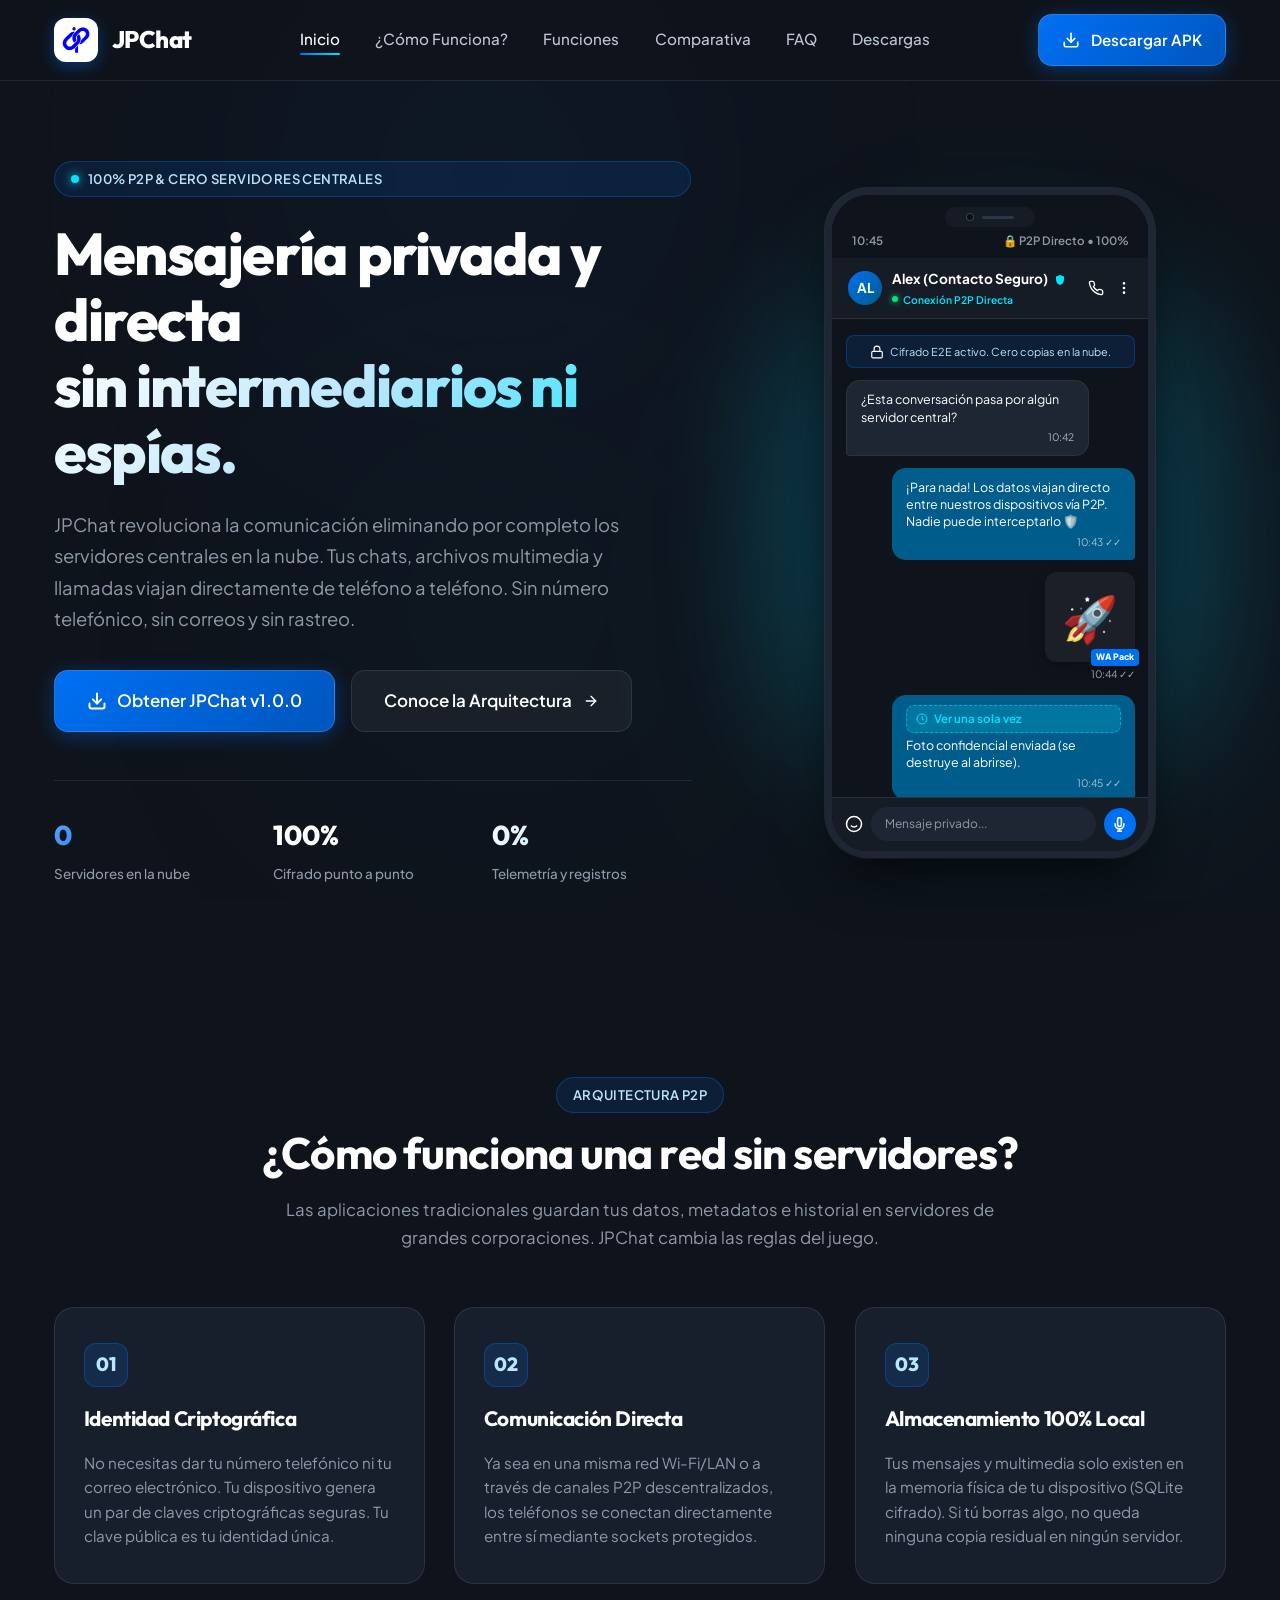
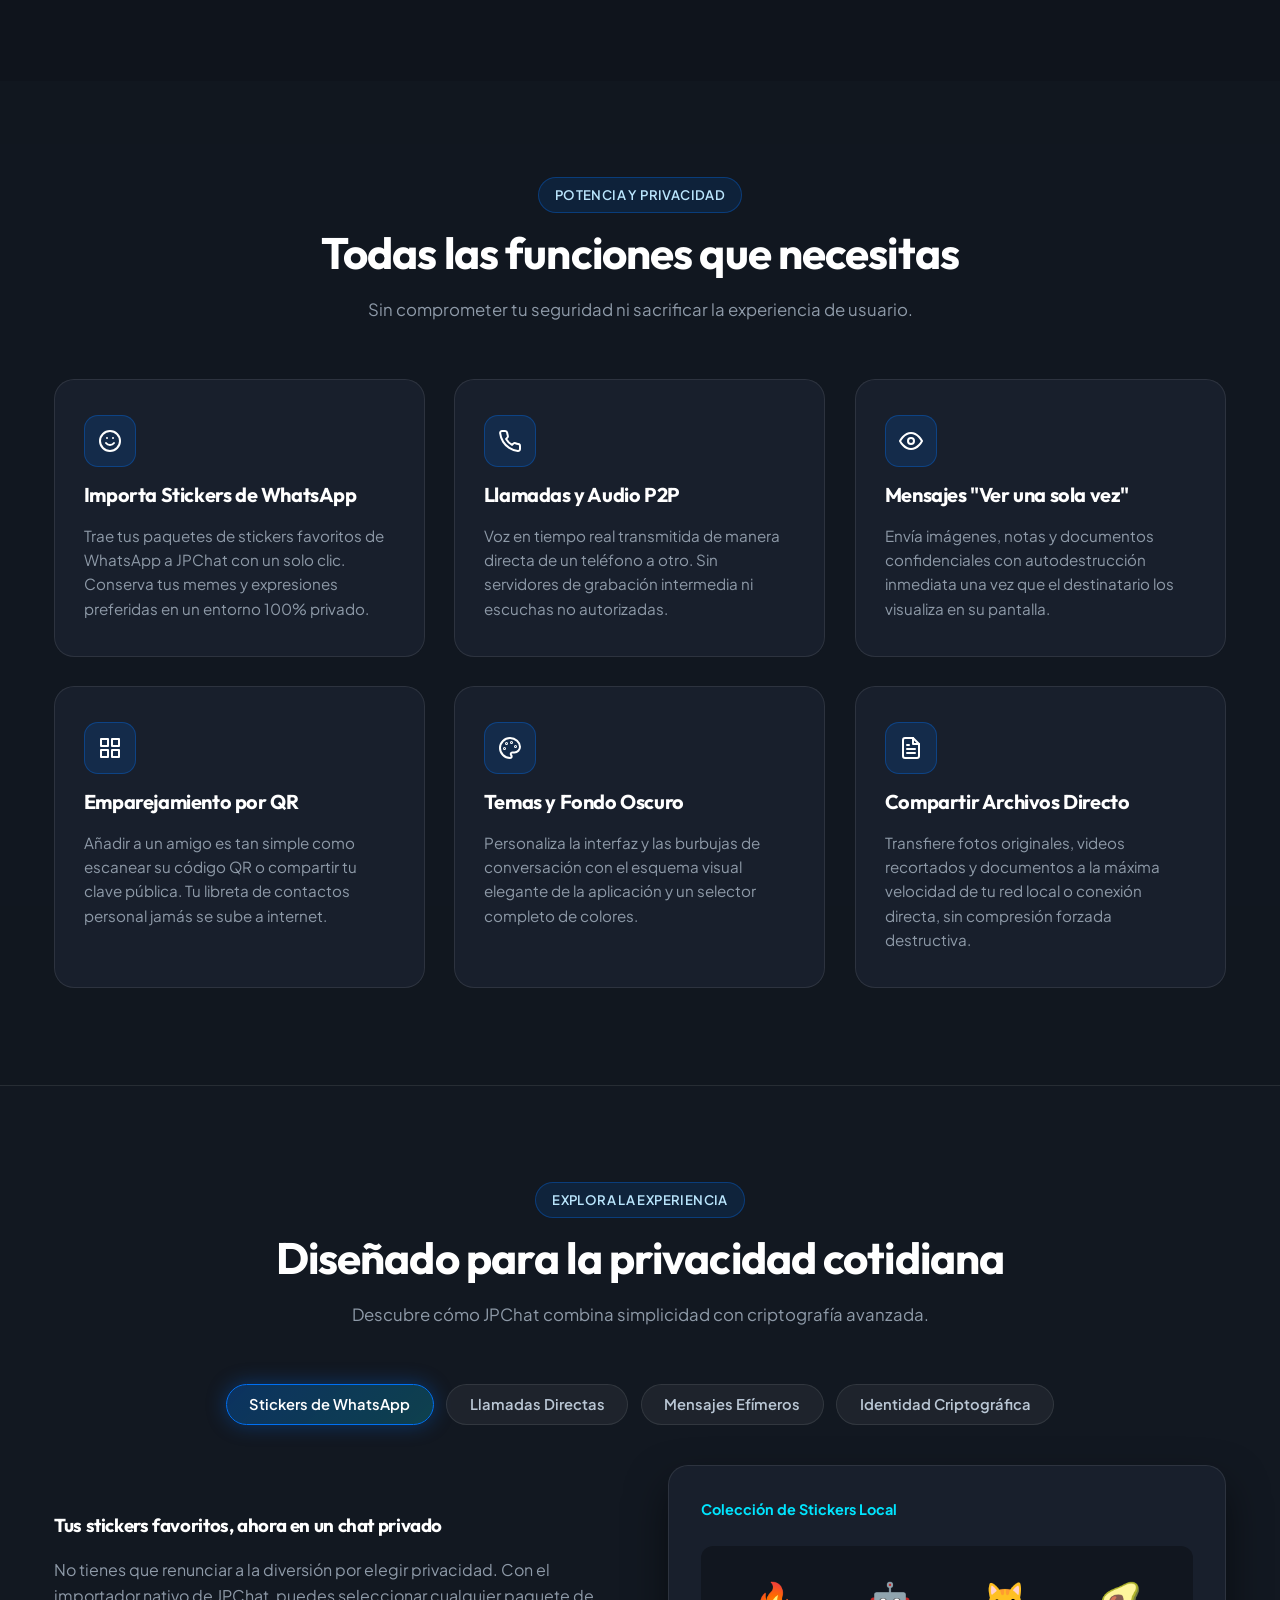
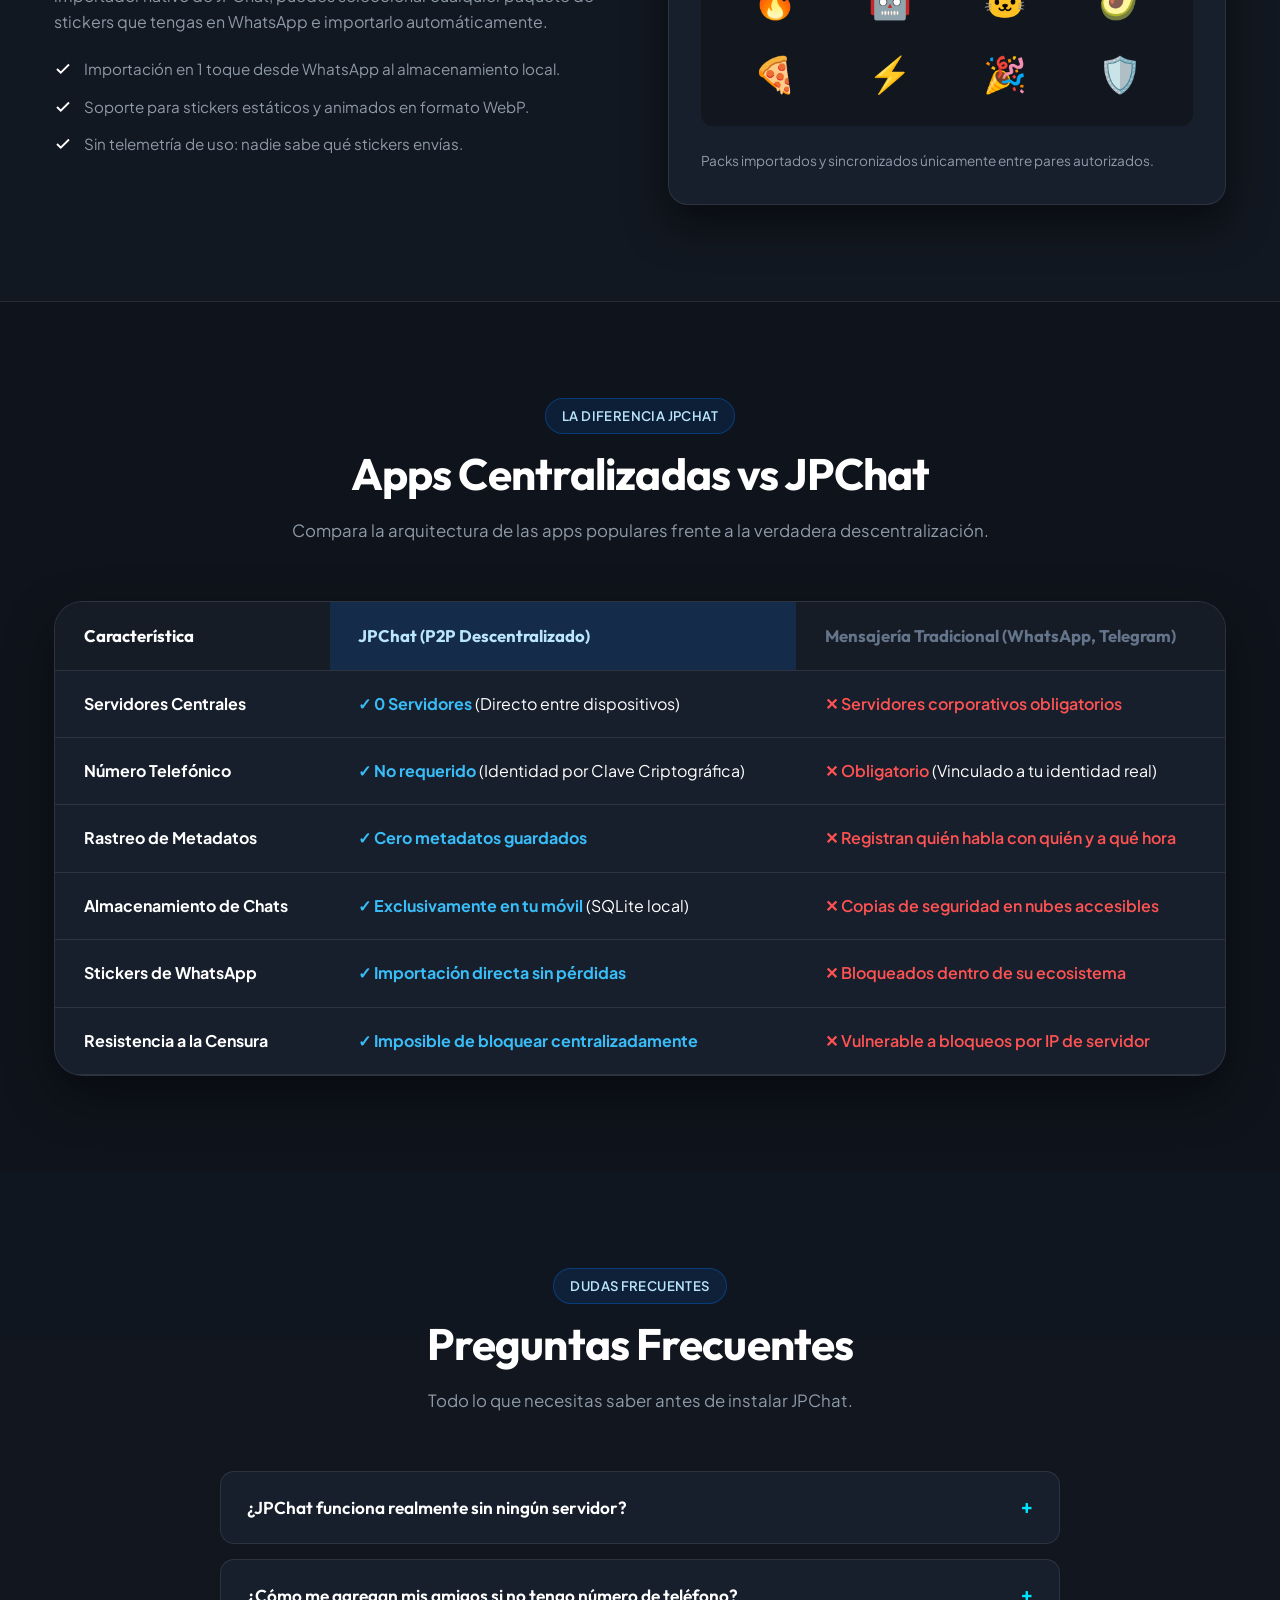
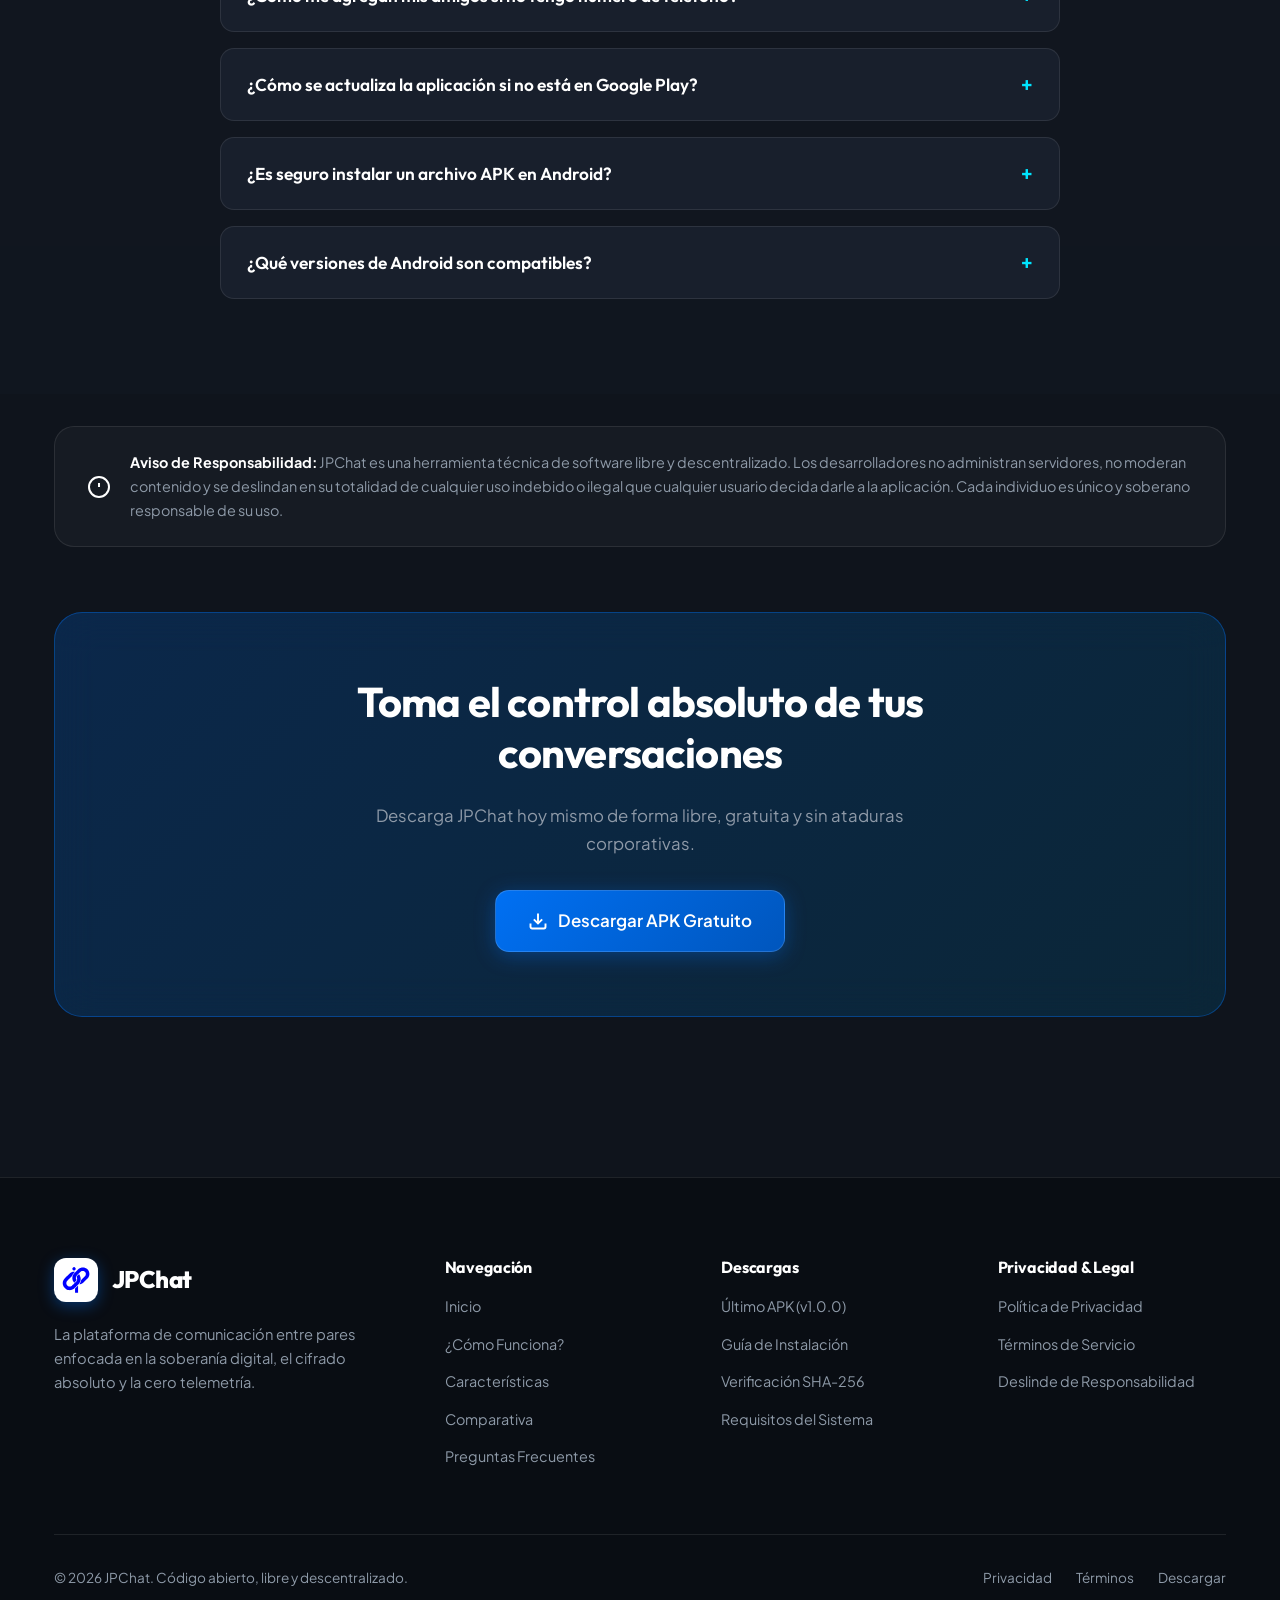
==== index.html @ ab663181 "Add files via upload" ====
<!DOCTYPE html>
<html lang="es">
<head>
  <meta charset="UTF-8">
  <meta name="viewport" content="width=device-width, initial-scale=1.0">
  <title>JPChat | Mensajería P2P 100% Descentralizada y Privada</title>
  <meta name="description" content="JPChat es la aplicación de mensajería peer-to-peer (P2P) sin servidores centrales. Cifrado de extremo a extremo, llamadas directas, stickers de WhatsApp y máxima privacidad sin número de teléfono.">
  <meta name="theme-color" content="#0F141C">
  <link rel="stylesheet" href="styles.css">
  <link rel="icon" type="image/svg+xml" href="logo.svg">
</head>
<body>

  <!-- Ambient Glowing Background Lights -->
  <div class="ambient-glow">
    <div class="glow-orb glow-orb-1"></div>
    <div class="glow-orb glow-orb-2"></div>
    <div class="glow-orb glow-orb-3"></div>
  </div>

  <!-- Main Navigation Header -->
  <header class="header">
    <div class="container nav-container">
      <a href="index.html" class="brand-logo" aria-label="JPChat Inicio">
        <div class="logo-badge">
          <img src="logo.svg" alt="JPChat Logo">
        </div>
        <span class="brand-name">JPChat</span>
      </a>

      <nav>
        <ul class="nav-menu">
          <li><a href="#inicio" class="nav-link active">Inicio</a></li>
          <li><a href="#como-funciona" class="nav-link">¿Cómo Funciona?</a></li>
          <li><a href="#caracteristicas" class="nav-link">Funciones</a></li>
          <li><a href="#comparativa" class="nav-link">Comparativa</a></li>
          <li><a href="#faq" class="nav-link">FAQ</a></li>
          <li><a href="descargas.html" class="nav-link">Descargas</a></li>
        </ul>
      </nav>

      <div class="nav-actions">
        <a href="descargas.html" class="btn btn-primary" id="headerDownloadBtn">
          <svg width="18" height="18" viewBox="0 0 24 24" fill="none" stroke="#FFFFFF" stroke-width="2.2" stroke-linecap="round" stroke-linejoin="round">
            <path d="M21 15v4a2 2 0 0 1-2 2H5a2 2 0 0 1-2-2v-4"></path>
            <polyline points="7 10 12 15 17 10"></polyline>
            <line x1="12" y1="15" x2="12" y2="3"></line>
          </svg>
          <span>Descargar APK</span>
        </a>
        <button class="mobile-toggle" aria-label="Abrir Menú" aria-expanded="false">&#9776;</button>
      </div>
    </div>
  </header>

  <!-- Hero Section -->
  <section class="hero-section" id="inicio">
    <div class="container hero-grid">
      
      <!-- Text & Value Proposition -->
      <div class="hero-content">
        <div class="badge-tag reveal delay-1">
          <span class="pulse-dot"></span>
          <span>100% P2P & Cero Servidores Centrales</span>
        </div>

        <h1 class="hero-title reveal delay-2">
          Mensajería privada y directa <br>
          <span class="text-gradient">sin intermediarios ni espías.</span>
        </h1>

        <p class="hero-description reveal delay-3">
          JPChat revoluciona la comunicación eliminando por completo los servidores centrales en la nube. Tus chats, archivos multimedia y llamadas viajan directamente de teléfono a teléfono. Sin número telefónico, sin correos y sin rastreo.
        </p>

        <div class="hero-actions reveal delay-4">
          <a href="descargas.html" class="btn btn-primary btn-lg">
            <svg width="20" height="20" viewBox="0 0 24 24" fill="none" stroke="#FFFFFF" stroke-width="2.3" stroke-linecap="round" stroke-linejoin="round">
              <path d="M21 15v4a2 2 0 0 1-2 2H5a2 2 0 0 1-2-2v-4"></path>
              <polyline points="7 10 12 15 17 10"></polyline>
              <line x1="12" y1="15" x2="12" y2="3"></line>
            </svg>
            <span>Obtener JPChat v1.0.0</span>
          </a>
          <a href="#como-funciona" class="btn btn-secondary btn-lg">
            <span>Conoce la Arquitectura</span>
            <svg width="16" height="16" viewBox="0 0 24 24" fill="none" stroke="#FFFFFF" stroke-width="2" stroke-linecap="round" stroke-linejoin="round">
              <line x1="5" y1="12" x2="19" y2="12"></line>
              <polyline points="12 5 19 12 12 19"></polyline>
            </svg>
          </a>
        </div>

        <div class="hero-highlights reveal delay-5">
          <div class="highlight-item">
            <span class="highlight-value text-gradient-blue">0</span>
            <span class="highlight-label">Servidores en la nube</span>
          </div>
          <div class="highlight-item">
            <span class="highlight-value">100%</span>
            <span class="highlight-label">Cifrado punto a punto</span>
          </div>
          <div class="highlight-item">
            <span class="highlight-value text-gradient">0%</span>
            <span class="highlight-label">Telemetría y registros</span>
          </div>
        </div>
      </div>

      <!-- CSS Smartphone UI Showcase Mockup -->
      <div class="phone-mockup-wrapper reveal-scale delay-2">
        <div class="phone-glow-bg"></div>
        <div class="phone-frame">
          <div class="phone-notch">
            <div class="phone-camera"></div>
            <div class="phone-speaker"></div>
          </div>

          <div class="phone-screen">
            <!-- Android Status Bar -->
            <div class="phone-status-bar">
              <span>10:45</span>
              <span>🔒 P2P Directo • 100%</span>
            </div>

            <!-- In-App Top Bar -->
            <div class="phone-app-bar">
              <div class="phone-peer-avatar">AL</div>
              <div class="phone-peer-info">
                <div class="phone-peer-name">
                  <span>Alex (Contacto Seguro)</span>
                  <svg width="12" height="12" viewBox="0 0 24 24" fill="#00E5FF">
                    <path d="M12 2L4 5v6.09c0 5.05 3.41 9.76 8 10.91 4.59-1.15 8-5.86 8-10.91V5l-8-3z"></path>
                  </svg>
                </div>
                <div class="phone-p2p-badge">Conexión P2P Directa</div>
              </div>
              <div class="phone-app-actions">
                <svg width="16" height="16" viewBox="0 0 24 24" fill="none" stroke="#FFFFFF" stroke-width="2"><path d="M22 16.92v3a2 2 0 0 1-2.18 2 19.79 19.79 0 0 1-8.63-3.07 19.5 19.5 0 0 1-6-6 19.79 19.79 0 0 1-3.07-8.67A2 2 0 0 1 4.11 2h3a2 2 0 0 1 2 1.72 12.84 12.84 0 0 0 .7 2.81 2 2 0 0 1-.45 2.11L8.09 9.91a16 16 0 0 0 6 6l1.27-1.27a2 2 0 0 1 2.11-.45 12.84 12.84 0 0 0 2.81.7A2 2 0 0 1 22 16.92z"></path></svg>
                <svg width="16" height="16" viewBox="0 0 24 24" fill="none" stroke="#FFFFFF" stroke-width="2"><circle cx="12" cy="12" r="1"></circle><circle cx="12" cy="5" r="1"></circle><circle cx="12" cy="19" r="1"></circle></svg>
              </div>
            </div>

            <!-- Messages Stream -->
            <div class="phone-chat-body">
              <div class="chat-security-banner">
                <svg width="14" height="14" viewBox="0 0 24 24" fill="none" stroke="#FFFFFF" stroke-width="2"><rect x="3" y="11" width="18" height="11" rx="2" ry="2"></rect><path d="M7 11V7a5 5 0 0 1 10 0v4"></path></svg>
                <span>Cifrado E2E activo. Cero copias en la nube.</span>
              </div>

              <!-- Incoming Message (#1E2633) -->
              <div class="chat-bubble incoming">
                <span>¿Esta conversación pasa por algún servidor central?</span>
                <span class="chat-time">10:42</span>
              </div>

              <!-- Outgoing Message (#005C8A) -->
              <div class="chat-bubble outgoing">
                <span>¡Para nada! Los datos viajan directo entre nuestros dispositivos vía P2P. Nadie puede interceptarlo 🛡️</span>
                <span class="chat-time">10:43 ✓✓</span>
              </div>

              <!-- WhatsApp Sticker Message -->
              <div class="chat-sticker-bubble">
                <div class="sticker-wrapper">
                  <span>🚀</span>
                  <span class="sticker-tag">WA Pack</span>
                </div>
                <span class="chat-time" style="margin-top: 4px;">10:44 ✓✓</span>
              </div>

              <!-- Ephemeral Message -->
              <div class="chat-bubble outgoing">
                <div class="ephemeral-badge">
                  <svg width="12" height="12" viewBox="0 0 24 24" fill="none" stroke="#00E5FF" stroke-width="2"><circle cx="12" cy="12" r="10"></circle><polyline points="12 6 12 12 16 14"></polyline></svg>
                  <span>Ver una sola vez</span>
                </div>
                <span>Foto confidencial enviada (se destruye al abrirse).</span>
                <span class="chat-time">10:45 ✓✓</span>
              </div>
            </div>

            <!-- Chat Bottom Input Bar -->
            <div class="phone-chat-input-bar">
              <svg width="18" height="18" viewBox="0 0 24 24" fill="none" stroke="#FFFFFF" stroke-width="2"><circle cx="12" cy="12" r="10"></circle><path d="M8 14s1.5 2 4 2 4-2 4-2"></path><line x1="9" y1="9" x2="9.01" y2="9"></line><line x1="15" y1="9" x2="15.01" y2="9"></line></svg>
              <div class="chat-input-fake">Mensaje privado...</div>
              <div class="chat-mic-btn">
                <svg width="15" height="15" viewBox="0 0 24 24" fill="none" stroke="#FFFFFF" stroke-width="2.5"><path d="M12 1a3 3 0 0 0-3 3v8a3 3 0 0 0 6 0V4a3 3 0 0 0-3-3z"></path><path d="M19 10v2a7 7 0 0 1-14 0v-2"></path><line x1="12" y1="19" x2="12" y2="23"></line><line x1="8" y1="23" x2="16" y2="23"></line></svg>
              </div>
            </div>

          </div>
        </div>
      </div>

    </div>
  </section>

  <!-- How P2P Works Section -->
  <section class="section" id="como-funciona">
    <div class="container">
      <div class="section-header reveal">
        <span class="badge-tag section-tag">Arquitectura P2P</span>
        <h2 class="section-title">¿Cómo funciona una red sin servidores?</h2>
        <p class="section-subtitle">Las aplicaciones tradicionales guardan tus datos, metadatos e historial en servidores de grandes corporaciones. JPChat cambia las reglas del juego.</p>
      </div>

      <div class="p2p-flow-grid">
        <div class="p2p-step-card reveal delay-1">
          <div class="card-step-num">01</div>
          <h3 class="p2p-step-title">Identidad Criptográfica</h3>
          <p class="p2p-step-desc">
            No necesitas dar tu número telefónico ni tu correo electrónico. Tu dispositivo genera un par de claves criptográficas seguras. Tu clave pública es tu identidad única.
          </p>
        </div>

        <div class="p2p-step-card reveal delay-2">
          <div class="card-step-num">02</div>
          <h3 class="p2p-step-title">Comunicación Directa</h3>
          <p class="p2p-step-desc">
            Ya sea en una misma red Wi-Fi/LAN o a través de canales P2P descentralizados, los teléfonos se conectan directamente entre sí mediante sockets protegidos.
          </p>
        </div>

        <div class="p2p-step-card reveal delay-3">
          <div class="card-step-num">03</div>
          <h3 class="p2p-step-title">Almacenamiento 100% Local</h3>
          <p class="p2p-step-desc">
            Tus mensajes y multimedia solo existen en la memoria física de tu dispositivo (SQLite cifrado). Si tú borras algo, no queda ninguna copia residual en ningún servidor.
          </p>
        </div>
      </div>
    </div>
  </section>

  <!-- Features Showcase Grid -->
  <section class="section" id="caracteristicas" style="background: rgba(22, 28, 38, 0.4);">
    <div class="container">
      <div class="section-header reveal">
        <span class="badge-tag section-tag">Potencia y Privacidad</span>
        <h2 class="section-title">Todas las funciones que necesitas</h2>
        <p class="section-subtitle">Sin comprometer tu seguridad ni sacrificar la experiencia de usuario.</p>
      </div>

      <div class="features-grid">
        
        <!-- Feature 1: Stickers de WhatsApp -->
        <div class="feature-box reveal delay-1">
          <div class="feature-icon-wrapper">
            <svg width="24" height="24" viewBox="0 0 24 24" fill="none" stroke="#FFFFFF" stroke-width="2" stroke-linecap="round" stroke-linejoin="round">
              <circle cx="12" cy="12" r="10"></circle>
              <path d="M8 14s1.5 2 4 2 4-2 4-2"></path>
              <line x1="9" y1="9" x2="9.01" y2="9"></line>
              <line x1="15" y1="9" x2="15.01" y2="9"></line>
            </svg>
          </div>
          <h3 class="feature-title">Importa Stickers de WhatsApp</h3>
          <p class="feature-desc">
            Trae tus paquetes de stickers favoritos de WhatsApp a JPChat con un solo clic. Conserva tus memes y expresiones preferidas en un entorno 100% privado.
          </p>
        </div>

        <!-- Feature 2: Llamadas P2P -->
        <div class="feature-box reveal delay-2">
          <div class="feature-icon-wrapper">
            <svg width="24" height="24" viewBox="0 0 24 24" fill="none" stroke="#FFFFFF" stroke-width="2" stroke-linecap="round" stroke-linejoin="round">
              <path d="M22 16.92v3a2 2 0 0 1-2.18 2 19.79 19.79 0 0 1-8.63-3.07 19.5 19.5 0 0 1-6-6 19.79 19.79 0 0 1-3.07-8.67A2 2 0 0 1 4.11 2h3a2 2 0 0 1 2 1.72 12.84 12.84 0 0 0 .7 2.81 2 2 0 0 1-.45 2.11L8.09 9.91a16 16 0 0 0 6 6l1.27-1.27a2 2 0 0 1 2.11-.45 12.84 12.84 0 0 0 2.81.7A2 2 0 0 1 22 16.92z"></path>
            </svg>
          </div>
          <h3 class="feature-title">Llamadas y Audio P2P</h3>
          <p class="feature-desc">
            Voz en tiempo real transmitida de manera directa de un teléfono a otro. Sin servidores de grabación intermedia ni escuchas no autorizadas.
          </p>
        </div>

        <!-- Feature 3: Mensajes Efímeros -->
        <div class="feature-box reveal delay-3">
          <div class="feature-icon-wrapper">
            <svg width="24" height="24" viewBox="0 0 24 24" fill="none" stroke="#FFFFFF" stroke-width="2" stroke-linecap="round" stroke-linejoin="round">
              <path d="M1 12s4-8 11-8 11 8 11 8-4 8-11 8-11-8-11-8z"></path>
              <circle cx="12" cy="12" r="3"></circle>
            </svg>
          </div>
          <h3 class="feature-title">Mensajes "Ver una sola vez"</h3>
          <p class="feature-desc">
            Envía imágenes, notas y documentos confidenciales con autodestrucción inmediata una vez que el destinatario los visualiza en su pantalla.
          </p>
        </div>

        <!-- Feature 4: Identidad por Código QR -->
        <div class="feature-box reveal delay-1">
          <div class="feature-icon-wrapper">
            <svg width="24" height="24" viewBox="0 0 24 24" fill="none" stroke="#FFFFFF" stroke-width="2" stroke-linecap="round" stroke-linejoin="round">
              <rect x="3" y="3" width="7" height="7"></rect>
              <rect x="14" y="3" width="7" height="7"></rect>
              <rect x="14" y="14" width="7" height="7"></rect>
              <rect x="3" y="14" width="7" height="7"></rect>
            </svg>
          </div>
          <h3 class="feature-title">Emparejamiento por QR</h3>
          <p class="feature-desc">
            Añadir a un amigo es tan simple como escanear su código QR o compartir tu clave pública. Tu libreta de contactos personal jamás se sube a internet.
          </p>
        </div>

        <!-- Feature 5: Personalización de Temas -->
        <div class="feature-box reveal delay-2">
          <div class="feature-icon-wrapper">
            <svg width="24" height="24" viewBox="0 0 24 24" fill="none" stroke="#FFFFFF" stroke-width="2" stroke-linecap="round" stroke-linejoin="round">
              <circle cx="13.5" cy="6.5" r=".5"></circle>
              <circle cx="17.5" cy="10.5" r=".5"></circle>
              <circle cx="8.5" cy="7.5" r=".5"></circle>
              <circle cx="6.5" cy="12.5" r=".5"></circle>
              <path d="M12 2C6.5 2 2 6.5 2 12s4.5 10 10 10c.926 0 1.648-.746 1.648-1.688 0-.437-.18-.835-.437-1.125-.29-.289-.438-.652-.438-1.125a1.64 1.64 0 0 1 1.668-1.668h1.996c3.051 0 5.563-2.512 5.563-5.563C22 6.5 17.5 2 12 2z"></path>
            </svg>
          </div>
          <h3 class="feature-title">Temas y Fondo Oscuro</h3>
          <p class="feature-desc">
            Personaliza la interfaz y las burbujas de conversación con el esquema visual elegante de la aplicación y un selector completo de colores.
          </p>
        </div>

        <!-- Feature 6: Compartir sin censura -->
        <div class="feature-box reveal delay-3">
          <div class="feature-icon-wrapper">
            <svg width="24" height="24" viewBox="0 0 24 24" fill="none" stroke="#FFFFFF" stroke-width="2" stroke-linecap="round" stroke-linejoin="round">
              <path d="M14 2H6a2 2 0 0 0-2 2v16a2 2 0 0 0 2 2h12a2 2 0 0 0 2-2V8z"></path>
              <polyline points="14 2 14 8 20 8"></polyline>
              <line x1="16" y1="13" x2="8" y2="13"></line>
              <line x1="16" y1="17" x2="8" y2="17"></line>
              <polyline points="10 9 9 9 8 9"></polyline>
            </svg>
          </div>
          <h3 class="feature-title">Compartir Archivos Directo</h3>
          <p class="feature-desc">
            Transfiere fotos originales, videos recortados y documentos a la máxima velocidad de tu red local o conexión directa, sin compresión forzada destructiva.
          </p>
        </div>

      </div>
    </div>
  </section>

  <!-- Interactive Tabs Showcase -->
  <section class="section tabs-section">
    <div class="container">
      <div class="section-header reveal">
        <span class="badge-tag section-tag">Explora la Experiencia</span>
        <h2 class="section-title">Diseñado para la privacidad cotidiana</h2>
        <p class="section-subtitle">Descubre cómo JPChat combina simplicidad con criptografía avanzada.</p>
      </div>

      <div class="tabs-nav reveal delay-1">
        <button class="tab-btn active" data-tab="tab-stickers">Stickers de WhatsApp</button>
        <button class="tab-btn" data-tab="tab-llamadas">Llamadas Directas</button>
        <button class="tab-btn" data-tab="tab-efimero">Mensajes Efímeros</button>
        <button class="tab-btn" data-tab="tab-identidad">Identidad Criptográfica</button>
      </div>

      <!-- Tab 1: Stickers -->
      <div class="tab-pane active" id="tab-stickers">
        <div class="tab-info">
          <h3>Tus stickers favoritos, ahora en un chat privado</h3>
          <p>
            No tienes que renunciar a la diversión por elegir privacidad. Con el importador nativo de JPChat, puedes seleccionar cualquier paquete de stickers que tengas en WhatsApp e importarlo automáticamente.
          </p>
          <ul class="tab-bullets">
            <li>
              <svg width="18" height="18" viewBox="0 0 24 24" fill="none" stroke="#FFFFFF" stroke-width="2.5"><polyline points="20 6 9 17 4 12"></polyline></svg>
              <span>Importación en 1 toque desde WhatsApp al almacenamiento local.</span>
            </li>
            <li>
              <svg width="18" height="18" viewBox="0 0 24 24" fill="none" stroke="#FFFFFF" stroke-width="2.5"><polyline points="20 6 9 17 4 12"></polyline></svg>
              <span>Soporte para stickers estáticos y animados en formato WebP.</span>
            </li>
            <li>
              <svg width="18" height="18" viewBox="0 0 24 24" fill="none" stroke="#FFFFFF" stroke-width="2.5"><polyline points="20 6 9 17 4 12"></polyline></svg>
              <span>Sin telemetría de uso: nadie sabe qué stickers envías.</span>
            </li>
          </ul>
        </div>
        <div class="tab-visual-card reveal-scale">
          <div style="font-weight: 700; color: #00E5FF; font-size: 0.9rem;">Colección de Stickers Local</div>
          <div style="display: grid; grid-template-columns: repeat(4, 1fr); gap: 1rem; text-align: center; font-size: 2.2rem; background: rgba(0,0,0,0.3); padding: 1.5rem; border-radius: 12px;">
            <div>🔥</div>
            <div>🤖</div>
            <div>🐱</div>
            <div>🥑</div>
            <div>🍕</div>
            <div>⚡</div>
            <div>🎉</div>
            <div>🛡️</div>
          </div>
          <p style="font-size: 0.85rem; color: var(--text-secondary);">Packs importados y sincronizados únicamente entre pares autorizados.</p>
        </div>
      </div>

      <!-- Tab 2: Llamadas -->
      <div class="tab-pane" id="tab-llamadas">
        <div class="tab-info">
          <h3>Voz y llamadas directas sin pasar por servidores</h3>
          <p>
            En las plataformas tradicionales, las llamadas se enrutan a través de servidores que analizan metadatos (duración, hora, participantes). En JPChat, el streaming de audio se realiza punto a punto.
          </p>
          <ul class="tab-bullets">
            <li>
              <svg width="18" height="18" viewBox="0 0 24 24" fill="none" stroke="#FFFFFF" stroke-width="2.5"><polyline points="20 6 9 17 4 12"></polyline></svg>
              <span>Audio P2P de baja latencia en redes Wi-Fi y celulares.</span>
            </li>
            <li>
              <svg width="18" height="18" viewBox="0 0 24 24" fill="none" stroke="#FFFFFF" stroke-width="2.5"><polyline points="20 6 9 17 4 12"></polyline></svg>
              <span>Cifrado continuo de flujo con claves de sesión efímeras.</span>
            </li>
            <li>
              <svg width="18" height="18" viewBox="0 0 24 24" fill="none" stroke="#FFFFFF" stroke-width="2.5"><polyline points="20 6 9 17 4 12"></polyline></svg>
              <span>Cero registros de llamadas guardados en centros de datos.</span>
            </li>
          </ul>
        </div>
        <div class="tab-visual-card reveal-scale">
          <div style="display: flex; align-items: center; justify-content: space-between;">
            <div style="font-weight: 700; color: #FFFFFF;">Llamada P2P en curso</div>
            <span style="font-size: 0.8rem; color: #00E676; font-weight: 600;">● Directo (14 ms)</span>
          </div>
          <div style="text-align: center; padding: 2rem 1rem;">
            <div style="width: 70px; height: 70px; border-radius: 50%; background: linear-gradient(135deg, #0070F3, #005C8A); margin: 0 auto 1rem; display: flex; align-items: center; justify-content: center; font-size: 1.8rem; color: #FFFFFF;">📞</div>
            <div style="font-weight: 700; font-size: 1.1rem; color: #FFFFFF;">Alex</div>
            <div style="color: var(--text-secondary); font-size: 0.85rem;">04:23 • Audio Cifrado</div>
          </div>
        </div>
      </div>

      <!-- Tab 3: Efímero -->
      <div class="tab-pane" id="tab-efimero">
        <div class="tab-info">
          <h3>Mensajes efímeros que no dejan rastro</h3>
          <p>
            Cuando compartes información delicada, quieres estar seguro de que no permanecerá archivada para siempre. La función "Ver una sola vez" elimina el contenido de inmediato tras su apertura.
          </p>
          <ul class="tab-bullets">
            <li>
              <svg width="18" height="18" viewBox="0 0 24 24" fill="none" stroke="#FFFFFF" stroke-width="2.5"><polyline points="20 6 9 17 4 12"></polyline></svg>
              <span>Autodestrucción automática tras la primera lectura.</span>
            </li>
            <li>
              <svg width="18" height="18" viewBox="0 0 24 24" fill="none" stroke="#FFFFFF" stroke-width="2.5"><polyline points="20 6 9 17 4 12"></polyline></svg>
              <span>Protección contra capturas y almacenamiento en galería.</span>
            </li>
            <li>
              <svg width="18" height="18" viewBox="0 0 24 24" fill="none" stroke="#FFFFFF" stroke-width="2.5"><polyline points="20 6 9 17 4 12"></polyline></svg>
              <span>El remitente recibe confirmación de destrucción instantánea.</span>
            </li>
          </ul>
        </div>
        <div class="tab-visual-card reveal-scale">
          <div style="background: rgba(0, 112, 243, 0.12); border: 1px dashed rgba(0, 112, 243, 0.45); padding: 1.5rem; border-radius: 12px; text-align: center;">
            <div style="font-size: 2rem; margin-bottom: 0.5rem;">👁️</div>
            <div style="font-weight: 700; color: #00E5FF;">Contenido de Vista Única</div>
            <p style="font-size: 0.85rem; color: var(--text-secondary); margin-top: 0.5rem;">
              "El mensaje ha sido visualizado y eliminado permanentemente de la memoria del teléfono."
            </p>
          </div>
        </div>
      </div>

      <!-- Tab 4: Identidad -->
      <div class="tab-pane" id="tab-identidad">
        <div class="tab-info">
          <h3>Tu identidad pertenece solo a tu dispositivo</h3>
          <p>
            Sin empresas intermediarias recolectando tu número de celular, sin vinculación a tu agenda ni a tus cuentas de redes sociales. Tu identidad es una clave criptográfica matemática.
          </p>
          <ul class="tab-bullets">
            <li>
              <svg width="18" height="18" viewBox="0 0 24 24" fill="none" stroke="#FFFFFF" stroke-width="2.5"><polyline points="20 6 9 17 4 12"></polyline></svg>
              <span>Generación de claves locales mediante curvas elípticas (ECDH).</span>
            </li>
            <li>
              <svg width="18" height="18" viewBox="0 0 24 24" fill="none" stroke="#FFFFFF" stroke-width="2.5"><polyline points="20 6 9 17 4 12"></polyline></svg>
              <span>Comparte tu QR en persona o envía tu clave pública de forma segura.</span>
            </li>
            <li>
              <svg width="18" height="18" viewBox="0 0 24 24" fill="none" stroke="#FFFFFF" stroke-width="2.5"><polyline points="20 6 9 17 4 12"></polyline></svg>
              <span>Protección total contra secuestro de SIM (SIM-swapping).</span>
            </li>
          </ul>
        </div>
        <div class="tab-visual-card reveal-scale">
          <div style="display: flex; flex-direction: column; align-items: center; gap: 1rem; padding: 1rem;">
            <div style="width: 140px; height: 140px; background: #FFFFFF; border-radius: 12px; padding: 8px; display: flex; align-items: center; justify-content: center;">
              <svg width="100%" height="100%" viewBox="0 0 24 24" fill="#000000">
                <path d="M2 2h8v8H2zM4 4v4h4V4zm10-2h8v8h-8zM16 4v4h4V4zM2 14h8v8H2zm2 2v4h4v-4zm14-2h4v4h-4zm-4 4h4v4h-4zm4 0h2v2h-2zm-6-4h2v2h-2zm0 4h2v2h-2zm-4-4h2v2h-2zm0-4h2v2h-2zm4 0h2v2h-2z"/>
              </svg>
            </div>
            <div style="font-family: var(--font-mono); font-size: 0.72rem; color: #00E5FF; background: rgba(0,0,0,0.5); padding: 0.4rem 0.8rem; border-radius: 6px;">
              pubkey:04a9b2...8f3c
            </div>
          </div>
        </div>
      </div>

    </div>
  </section>

  <!-- Comparison Table Section -->
  <section class="section" id="comparativa">
    <div class="container">
      <div class="section-header reveal">
        <span class="badge-tag section-tag">La Diferencia JPChat</span>
        <h2 class="section-title">Apps Centralizadas vs JPChat</h2>
        <p class="section-subtitle">Compara la arquitectura de las apps populares frente a la verdadera descentralización.</p>
      </div>

      <div class="comparison-container reveal-scale delay-2">
        <table class="comparison-table">
          <thead>
            <tr>
              <th>Característica</th>
              <th>JPChat (P2P Descentralizado)</th>
              <th>Mensajería Tradicional (WhatsApp, Telegram)</th>
            </tr>
          </thead>
          <tbody>
            <tr>
              <td><strong>Servidores Centrales</strong></td>
              <td><span class="status-icon-good">✓ 0 Servidores</span> (Directo entre dispositivos)</td>
              <td><span class="status-icon-bad">✕ Servidores corporativos obligatorios</span></td>
            </tr>
            <tr>
              <td><strong>Número Telefónico</strong></td>
              <td><span class="status-icon-good">✓ No requerido</span> (Identidad por Clave Criptográfica)</td>
              <td><span class="status-icon-bad">✕ Obligatorio</span> (Vinculado a tu identidad real)</td>
            </tr>
            <tr>
              <td><strong>Rastreo de Metadatos</strong></td>
              <td><span class="status-icon-good">✓ Cero metadatos guardados</span></td>
              <td><span class="status-icon-bad">✕ Registran quién habla con quién y a qué hora</span></td>
            </tr>
            <tr>
              <td><strong>Almacenamiento de Chats</strong></td>
              <td><span class="status-icon-good">✓ Exclusivamente en tu móvil</span> (SQLite local)</td>
              <td><span class="status-icon-bad">✕ Copias de seguridad en nubes accesibles</span></td>
            </tr>
            <tr>
              <td><strong>Stickers de WhatsApp</strong></td>
              <td><span class="status-icon-good">✓ Importación directa sin pérdidas</span></td>
              <td><span class="status-icon-bad">✕ Bloqueados dentro de su ecosistema</span></td>
            </tr>
            <tr>
              <td><strong>Resistencia a la Censura</strong></td>
              <td><span class="status-icon-good">✓ Imposible de bloquear centralizadamente</span></td>
              <td><span class="status-icon-bad">✕ Vulnerable a bloqueos por IP de servidor</span></td>
            </tr>
          </tbody>
        </table>
      </div>
    </div>
  </section>

  <!-- FAQ Section -->
  <section class="section" id="faq" style="background: rgba(22, 28, 38, 0.35);">
    <div class="container">
      <div class="section-header reveal">
        <span class="badge-tag section-tag">Dudas Frecuentes</span>
        <h2 class="section-title">Preguntas Frecuentes</h2>
        <p class="section-subtitle">Todo lo que necesitas saber antes de instalar JPChat.</p>
      </div>

      <div class="faq-grid">
        <div class="faq-item reveal delay-1">
          <button class="faq-question">
            <span>¿JPChat funciona realmente sin ningún servidor?</span>
            <span class="faq-icon">+</span>
          </button>
          <div class="faq-answer">
            <p>
              Sí. JPChat fue concebida desde su núcleo como una arquitectura Peer-to-Peer (P2P). Los mensajes se transfieren directamente a través de sockets en red local (LAN Wi-Fi) o con señalización efímera directa sin retención de datos en ningún servidor central.
            </p>
          </div>
        </div>

        <div class="faq-item reveal delay-2">
          <button class="faq-question">
            <span>¿Cómo me agregan mis amigos si no tengo número de teléfono?</span>
            <span class="faq-icon">+</span>
          </button>
          <div class="faq-answer">
            <p>
              Al instalar la aplicación se genera una clave pública única y un código QR personal. Tus contactos pueden escanear tu QR con su cámara o tú puedes compartirles tu clave pública como texto. Nadie ajeno a ustedes tiene registro de su relación de contacto.
            </p>
          </div>
        </div>

        <div class="faq-item reveal delay-3">
          <button class="faq-question">
            <span>¿Cómo se actualiza la aplicación si no está en Google Play?</span>
            <span class="faq-icon">+</span>
          </button>
          <div class="faq-answer">
            <p>
              Puedes descargar la última versión directamente desde nuestra sección de descargas en GitHub Pages. Además, JPChat soporta actualizaciones entre pares (P2P): si estás conectado por red local con un amigo que tiene una versión más nueva, ¡puedes actualizar directamente desde su dispositivo!
            </p>
          </div>
        </div>

        <div class="faq-item reveal delay-4">
          <button class="faq-question">
            <span>¿Es seguro instalar un archivo APK en Android?</span>
            <span class="faq-icon">+</span>
          </button>
          <div class="faq-answer">
            <p>
              Totalmente. El archivo APK es el formato oficial de instalación de Android. Proporcionamos el hash de verificación SHA-256 para que puedas comprobar que el instalador es auténtico y no ha sido alterado por terceros.
            </p>
          </div>
        </div>

        <div class="faq-item reveal delay-5">
          <button class="faq-question">
            <span>¿Qué versiones de Android son compatibles?</span>
            <span class="faq-icon">+</span>
          </button>
          <div class="faq-answer">
            <p>
              JPChat es compatible con dispositivos que ejecuten Android 7.0 (API nivel 24) o cualquier versión superior hasta Android 14 y 15.
            </p>
          </div>
        </div>
      </div>
    </div>
  </section>

  <!-- Legal Responsibility Notice Banner -->
  <section class="section" style="padding-top: 2rem; padding-bottom: 2rem;">
    <div class="container reveal">
      <div style="background: rgba(255, 255, 255, 0.03); border: 1px solid var(--border-subtle); border-radius: var(--radius-lg); padding: 1.5rem 2rem; display: flex; align-items: center; gap: 1.2rem; font-size: 0.9rem; color: var(--text-secondary);">
        <svg width="24" height="24" viewBox="0 0 24 24" fill="none" stroke="#FFFFFF" stroke-width="2" style="flex-shrink: 0;">
          <circle cx="12" cy="12" r="10"></circle>
          <line x1="12" y1="8" x2="12" y2="12"></line>
          <line x1="12" y1="16" x2="12.01" y2="16"></line>
        </svg>
        <div>
          <strong style="color: #FFFFFF;">Aviso de Responsabilidad:</strong> JPChat es una herramienta técnica de software libre y descentralizado. Los desarrolladores no administran servidores, no moderan contenido y se deslindan en su totalidad de cualquier uso indebido o ilegal que cualquier usuario decida darle a la aplicación. Cada individuo es único y soberano responsable de su uso.
        </div>
      </div>
    </div>
  </section>

  <!-- Bottom CTA Banner -->
  <section class="section" style="padding-top: 2rem;">
    <div class="container">
      <div class="reveal-scale" style="background: linear-gradient(135deg, rgba(0, 112, 243, 0.22), rgba(0, 92, 138, 0.25)); border: 1px solid rgba(0, 112, 243, 0.4); border-radius: var(--radius-xl); padding: 4rem 2rem; text-align: center; display: flex; flex-direction: column; align-items: center; gap: 1.5rem; backdrop-filter: blur(20px);">
        <h2 style="font-size: clamp(2rem, 3.5vw, 2.6rem); max-width: 700px; color: #FFFFFF;">
          Toma el control absoluto de tus conversaciones
        </h2>
        <p style="max-width: 580px; color: var(--text-secondary); font-size: 1.05rem;">
          Descarga JPChat hoy mismo de forma libre, gratuita y sin ataduras corporativas.
        </p>
        <a href="descargas.html" class="btn btn-primary btn-lg" style="margin-top: 0.5rem;">
          <svg width="20" height="20" viewBox="0 0 24 24" fill="none" stroke="#FFFFFF" stroke-width="2.3"><path d="M21 15v4a2 2 0 0 1-2 2H5a2 2 0 0 1-2-2v-4"></path><polyline points="7 10 12 15 17 10"></polyline><line x1="12" y1="15" x2="12" y2="3"></line></svg>
          <span>Descargar APK Gratuito</span>
        </a>
      </div>
    </div>
  </section>

  <!-- Footer -->
  <footer class="footer">
    <div class="container">
      <div class="footer-grid">
        
        <div class="footer-brand">
          <div class="brand-logo">
            <div class="logo-badge">
              <img src="logo.svg" alt="JPChat Logo">
            </div>
            <span class="brand-name">JPChat</span>
          </div>
          <p class="footer-desc">
            La plataforma de comunicación entre pares enfocada en la soberanía digital, el cifrado absoluto y la cero telemetría.
          </p>
        </div>

        <div class="footer-col">
          <h4 class="footer-col-title">Navegación</h4>
          <ul class="footer-links">
            <li><a href="#inicio">Inicio</a></li>
            <li><a href="#como-funciona">¿Cómo Funciona?</a></li>
            <li><a href="#caracteristicas">Características</a></li>
            <li><a href="#comparativa">Comparativa</a></li>
            <li><a href="#faq">Preguntas Frecuentes</a></li>
          </ul>
        </div>

        <div class="footer-col">
          <h4 class="footer-col-title">Descargas</h4>
          <ul class="footer-links">
            <li><a href="descargas.html">Último APK (v1.0.0)</a></li>
            <li><a href="descargas.html#guia">Guía de Instalación</a></li>
            <li><a href="descargas.html#hash">Verificación SHA-256</a></li>
            <li><a href="descargas.html#requisitos">Requisitos del Sistema</a></li>
          </ul>
        </div>

        <div class="footer-col">
          <h4 class="footer-col-title">Privacidad & Legal</h4>
          <ul class="footer-links">
            <li><a href="privacidad.html">Política de Privacidad</a></li>
            <li><a href="terminos.html">Términos de Servicio</a></li>
            <li><a href="terminos.html#deslinde">Deslinde de Responsabilidad</a></li>
          </ul>
        </div>

      </div>

      <div class="footer-bottom">
        <div>© 2026 JPChat. Código abierto, libre y descentralizado.</div>
        <div style="display: flex; gap: 1.5rem;">
          <a href="privacidad.html">Privacidad</a>
          <a href="terminos.html">Términos</a>
          <a href="descargas.html">Descargar</a>
        </div>
      </div>
    </div>
  </footer>

  <script src="main.js"></script>
</body>
</html>
---- styles.css ----
/* ==========================================================================
   JPChat Official Website Design System
   Exact App Color Palette: Deep Blue-Gray (#0F141C), Blue (#0070F3), Pure White Text & Icons
   ========================================================================== */

@import url('https://fonts.googleapis.com/css2?family=Outfit:wght@400;500;600;700;800;900&family=Plus+Jakarta+Sans:wght@300;400;500;600;700;800&family=JetBrains+Mono:wght@400;500;600&display=swap');

:root {
  /* Exact App Palette from Color.kt & ChatThemes.kt */
  --bg-main: #0F141C;            /* BgMain: Fondo azul oscuro casi gris de la app */
  --bg-contrast: #161C26;        /* BgContrast */
  --bg-surface: #181F2C;         /* BgDialogPremium */
  --bg-card: rgba(24, 31, 44, 0.78);
  --bg-card-hover: rgba(30, 40, 56, 0.95);
  --bg-glass: rgba(15, 20, 28, 0.88);
  
  --border-subtle: rgba(255, 255, 255, 0.09); /* BorderSubtle (0x26FFFFFF) */
  --border-focus: rgba(0, 112, 243, 0.5);
  --border-glow: rgba(0, 229, 255, 0.35);

  --accent-primary: #0070F3;       /* Botones azules de la app */
  --accent-primary-hover: #2585F8;
  --accent-primary-active: #005CE6;
  --accent-secondary: #00E5FF;     /* AccentSecondary (Cyan) */
  --accent-bubble-me: #005C8A;     /* BubbleMe de la app */
  --accent-bubble-peer: #1E2633;   /* BubblePeer de la app */
  --status-online: #00E676;        /* StatusOnline */
  --accent-blue-glow: rgba(0, 112, 243, 0.35);
  --accent-cyan-glow: rgba(0, 229, 255, 0.22);
  --warning-amber: #FFB74D;
  --error-red: #FF5252;

  --text-primary: #FFFFFF;         /* Letras 100% blancas */
  --text-secondary: #8E9AA8;       /* TextSecondary gris azulado */
  --text-muted: #64748B;
  --icon-color: #FFFFFF;           /* Íconos 100% blancos */

  /* Typography */
  --font-heading: 'Outfit', sans-serif;
  --font-body: 'Plus Jakarta Sans', -apple-system, BlinkMacSystemFont, sans-serif;
  --font-mono: 'JetBrains Mono', monospace;

  /* Spacings & Layout */
  --container-max: 1220px;
  --radius-sm: 8px;
  --radius-md: 14px;
  --radius-lg: 20px;
  --radius-xl: 28px;
  --radius-full: 9999px;

  /* Transitions & Animation Easings */
  --transition-fast: 0.2s cubic-bezier(0.4, 0, 0.2, 1);
  --transition-smooth: 0.4s cubic-bezier(0.16, 1, 0.3, 1);
  --transition-bounce: 0.5s cubic-bezier(0.34, 1.56, 0.64, 1);
}

/* Reset & Base Setup */
*, *::before, *::after {
  box-sizing: border-box;
  margin: 0;
  padding: 0;
}

html {
  scroll-behavior: smooth;
  color-scheme: dark;
  font-size: 16px;
}

body {
  background-color: var(--bg-main);
  color: var(--text-primary);
  font-family: var(--font-body);
  line-height: 1.65;
  overflow-x: hidden;
  position: relative;
  -webkit-font-smoothing: antialiased;
}

/* Scroll Offset for Anchor Navigation */
section[id], div[id] {
  scroll-margin-top: 95px;
}

/* Background Ambient Glow Lights (Blue & Cyan of JPChat) */
.ambient-glow {
  position: fixed;
  top: 0;
  left: 0;
  right: 0;
  height: 100vh;
  pointer-events: none;
  z-index: -1;
  overflow: hidden;
}

.glow-orb {
  position: absolute;
  border-radius: 50%;
  filter: blur(140px);
  opacity: 0.38;
  animation: pulse-glow 16s infinite alternate ease-in-out;
}

.glow-orb-1 {
  width: 580px;
  height: 580px;
  background: radial-gradient(circle, rgba(0, 112, 243, 0.32) 0%, transparent 70%);
  top: -120px;
  left: 15%;
}

.glow-orb-2 {
  width: 650px;
  height: 650px;
  background: radial-gradient(circle, rgba(0, 229, 255, 0.22) 0%, transparent 70%);
  top: 30%;
  right: -80px;
  animation-delay: -6s;
}

.glow-orb-3 {
  width: 500px;
  height: 500px;
  background: radial-gradient(circle, rgba(0, 92, 138, 0.35) 0%, transparent 70%);
  bottom: 5%;
  left: 20%;
  animation-delay: -10s;
}

@keyframes pulse-glow {
  0% { transform: scale(1) translate(0, 0); opacity: 0.28; }
  50% { transform: scale(1.18) translate(35px, -25px); opacity: 0.45; }
  100% { transform: scale(0.92) translate(-30px, 30px); opacity: 0.28; }
}

/* Typography Helpers */
h1, h2, h3, h4, h5, h6 {
  font-family: var(--font-heading);
  color: #FFFFFF; /* Letras 100% blancas */
  font-weight: 700;
  line-height: 1.22;
  letter-spacing: -0.02em;
}

p {
  color: var(--text-secondary);
}

a {
  color: inherit;
  text-decoration: none;
  transition: all var(--transition-fast);
}

/* All icons white */
svg {
  color: #FFFFFF;
}

/* Gradient Text using App Blues */
.text-gradient {
  background: linear-gradient(135deg, #FFFFFF 0%, #BAE6FD 45%, #00E5FF 100%);
  -webkit-background-clip: text;
  -webkit-text-fill-color: transparent;
  display: inline-block;
}

.text-gradient-blue {
  background: linear-gradient(135deg, #60A5FA 0%, #0070F3 50%, #00E5FF 100%);
  -webkit-background-clip: text;
  -webkit-text-fill-color: transparent;
}

/* Layout Container */
.container {
  max-width: var(--container-max);
  margin: 0 auto;
  padding: 0 1.5rem;
}

/* ==========================================================================
   Header & Navigation
   ========================================================================== */
.header {
  position: sticky;
  top: 0;
  z-index: 100;
  width: 100%;
  backdrop-filter: blur(20px);
  -webkit-backdrop-filter: blur(20px);
  background: var(--bg-glass);
  border-bottom: 1px solid var(--border-subtle);
  transition: all var(--transition-smooth);
}

.header.scrolled {
  background: rgba(15, 20, 28, 0.96);
  box-shadow: 0 10px 30px rgba(0, 0, 0, 0.6);
  border-bottom-color: rgba(255, 255, 255, 0.14);
}

.nav-container {
  display: flex;
  align-items: center;
  justify-content: space-between;
  height: 80px;
}

/* Brand Logo with Real SVG Icon and Completely White Name */
.brand-logo {
  display: flex;
  align-items: center;
  gap: 0.85rem;
  text-decoration: none;
  transition: transform var(--transition-bounce);
}

.brand-logo:hover {
  transform: scale(1.03);
}

.logo-badge {
  width: 44px;
  height: 44px;
  border-radius: 12px;
  background: #FFFFFF;
  padding: 3px;
  display: flex;
  align-items: center;
  justify-content: center;
  box-shadow: 0 4px 15px rgba(0, 112, 243, 0.4);
  flex-shrink: 0;
}

.logo-badge img {
  width: 100%;
  height: 100%;
  object-fit: contain;
  border-radius: 9px;
}

.brand-name {
  color: #FFFFFF !important; /* Letra completamente blanca solicitada por el usuario */
  font-family: var(--font-heading);
  font-size: 1.5rem;
  font-weight: 800;
  letter-spacing: -0.02em;
}

.nav-menu {
  display: flex;
  align-items: center;
  gap: 2.2rem;
  list-style: none;
}

.nav-link {
  font-size: 0.95rem;
  font-weight: 500;
  color: #BAC7D5;
  position: relative;
  padding: 0.4rem 0;
  transition: color var(--transition-fast);
}

.nav-link:hover, .nav-link.active {
  color: #FFFFFF;
}

.nav-link::after {
  content: '';
  position: absolute;
  bottom: 0;
  left: 0;
  width: 0;
  height: 2px;
  background: linear-gradient(90deg, var(--accent-primary), var(--accent-secondary));
  transition: width var(--transition-smooth);
  border-radius: 2px;
}

.nav-link:hover::after, .nav-link.active::after {
  width: 100%;
}

.nav-actions {
  display: flex;
  align-items: center;
  gap: 1rem;
}

.mobile-toggle {
  display: none;
  background: none;
  border: none;
  color: #FFFFFF;
  font-size: 1.6rem;
  cursor: pointer;
  padding: 0.5rem;
  transition: transform var(--transition-fast);
}

.mobile-toggle:hover {
  transform: scale(1.1);
}

/* ==========================================================================
   Buttons & Badges (Matching App's Blue & White)
   ========================================================================== */
.btn {
  display: inline-flex;
  align-items: center;
  justify-content: center;
  gap: 0.65rem;
  font-family: var(--font-body);
  font-weight: 600;
  font-size: 0.95rem;
  padding: 0.78rem 1.45rem;
  border-radius: var(--radius-md);
  border: 1px solid transparent;
  cursor: pointer;
  transition: all var(--transition-smooth);
  text-decoration: none;
  position: relative;
  overflow: hidden;
}

.btn svg {
  color: #FFFFFF;
  flex-shrink: 0;
  transition: transform var(--transition-fast);
}

/* App's Official Blue Button */
.btn-primary {
  background: linear-gradient(135deg, #0070F3 0%, #0056BD 100%);
  color: #FFFFFF;
  border-color: rgba(255, 255, 255, 0.15);
  box-shadow: 0 4px 20px var(--accent-blue-glow);
}

.btn-primary:hover {
  background: linear-gradient(135deg, #2585F8 0%, #0070F3 100%);
  box-shadow: 0 8px 30px rgba(0, 112, 243, 0.55);
  transform: translateY(-3px);
  color: #FFFFFF;
}

.btn-primary:hover svg {
  transform: translateY(-1px);
}

.btn-secondary {
  background: rgba(255, 255, 255, 0.05);
  color: #FFFFFF;
  border-color: var(--border-subtle);
  backdrop-filter: blur(10px);
}

.btn-secondary:hover {
  background: rgba(255, 255, 255, 0.1);
  border-color: rgba(255, 255, 255, 0.25);
  transform: translateY(-3px);
  color: #FFFFFF;
}

.btn-lg {
  padding: 1rem 2rem;
  font-size: 1.06rem;
  border-radius: var(--radius-md);
}

.badge-tag {
  display: inline-flex;
  align-items: center;
  gap: 0.55rem;
  padding: 0.4rem 1rem;
  background: rgba(0, 112, 243, 0.12);
  border: 1px solid rgba(0, 112, 243, 0.35);
  border-radius: var(--radius-full);
  font-size: 0.82rem;
  font-weight: 600;
  color: #BAE6FD;
  letter-spacing: 0.03em;
  text-transform: uppercase;
}

.badge-tag .pulse-dot {
  width: 8px;
  height: 8px;
  border-radius: 50%;
  background-color: var(--accent-secondary);
  box-shadow: 0 0 10px var(--accent-secondary);
  animation: dot-pulse 1.8s infinite;
}

@keyframes dot-pulse {
  0% { transform: scale(0.9); opacity: 0.8; }
  50% { transform: scale(1.4); opacity: 1; box-shadow: 0 0 14px var(--accent-secondary); }
  100% { transform: scale(0.9); opacity: 0.8; }
}

/* ==========================================================================
   Hero Section
   ========================================================================== */
.hero-section {
  padding: 5rem 0 6rem 0;
  position: relative;
}

.hero-grid {
  display: grid;
  grid-template-columns: 1.15fr 0.85fr;
  align-items: center;
  gap: 4rem;
}

.hero-content {
  display: flex;
  flex-direction: column;
  gap: 1.5rem;
}

.hero-title {
  font-size: clamp(2.5rem, 4.6vw, 3.7rem);
  font-weight: 800;
  letter-spacing: -0.03em;
  line-height: 1.12;
}

.hero-description {
  font-size: 1.15rem;
  line-height: 1.7;
  color: var(--text-secondary);
  max-width: 580px;
}

.hero-actions {
  display: flex;
  align-items: center;
  gap: 1rem;
  flex-wrap: wrap;
  margin-top: 0.75rem;
}

.hero-highlights {
  display: grid;
  grid-template-columns: repeat(3, 1fr);
  gap: 1.25rem;
  margin-top: 1.5rem;
  padding-top: 2rem;
  border-top: 1px solid var(--border-subtle);
}

.highlight-item {
  display: flex;
  flex-direction: column;
  gap: 0.3rem;
}

.highlight-value {
  font-size: 1.7rem;
  font-weight: 800;
  font-family: var(--font-heading);
  color: #FFFFFF;
}

.highlight-label {
  font-size: 0.84rem;
  color: var(--text-secondary);
  font-weight: 500;
}

/* ==========================================================================
   CSS Phone Mockup (Ultra-Realistic JPChat Interface)
   ========================================================================== */
.phone-mockup-wrapper {
  position: relative;
  display: flex;
  justify-content: center;
  perspective: 1200px;
}

.phone-glow-bg {
  position: absolute;
  inset: -15px;
  background: radial-gradient(circle, rgba(0, 112, 243, 0.28) 0%, rgba(0, 229, 255, 0.15) 50%, transparent 80%);
  filter: blur(45px);
  z-index: 0;
  border-radius: 48px;
}

.phone-frame {
  position: relative;
  z-index: 1;
  width: 330px;
  height: 670px;
  background: #0B0E14;
  border-radius: 44px;
  border: 7px solid #1E2633;
  box-shadow: 
    0 25px 60px -15px rgba(0, 0, 0, 0.85),
    0 0 0 1px rgba(255, 255, 255, 0.1),
    inset 0 0 20px rgba(0, 0, 0, 0.8);
  overflow: hidden;
  display: flex;
  flex-direction: column;
  transition: transform var(--transition-smooth);
}

.phone-frame:hover {
  transform: translateY(-5px) rotateY(-2deg);
}

.phone-notch {
  position: absolute;
  top: 12px;
  left: 50%;
  transform: translateX(-50%);
  width: 90px;
  height: 20px;
  background: #161C26;
  border-radius: 12px;
  z-index: 20;
  display: flex;
  align-items: center;
  justify-content: center;
  gap: 8px;
}

.phone-camera {
  width: 8px;
  height: 8px;
  border-radius: 50%;
  background: #0B0E14;
  border: 1px solid rgba(255, 255, 255, 0.2);
}

.phone-speaker {
  width: 32px;
  height: 3px;
  border-radius: 2px;
  background: #2A3649;
}

/* Phone Screen Internal UI using exact app background & bubbles */
.phone-screen {
  width: 100%;
  height: 100%;
  background: var(--bg-main); /* #0F141C */
  display: flex;
  flex-direction: column;
  padding-top: 36px;
  font-size: 0.82rem;
  position: relative;
}

.phone-status-bar {
  display: flex;
  justify-content: space-between;
  align-items: center;
  padding: 0 1.2rem 0.5rem;
  font-size: 0.72rem;
  color: var(--text-secondary);
  font-weight: 600;
}

.phone-app-bar {
  display: flex;
  align-items: center;
  gap: 0.6rem;
  padding: 0.65rem 1rem;
  background: var(--bg-contrast); /* #161C26 */
  backdrop-filter: blur(12px);
  border-bottom: 1px solid var(--border-subtle);
}

.phone-peer-avatar {
  width: 34px;
  height: 34px;
  border-radius: 50%;
  background: linear-gradient(135deg, #0070F3, #005C8A);
  display: flex;
  align-items: center;
  justify-content: center;
  font-weight: 700;
  color: #FFFFFF;
  font-size: 0.85rem;
}

.phone-peer-info {
  flex: 1;
}

.phone-peer-name {
  font-weight: 700;
  color: #FFFFFF;
  font-size: 0.85rem;
  display: flex;
  align-items: center;
  gap: 0.35rem;
}

.phone-p2p-badge {
  font-size: 0.65rem;
  color: #00E5FF;
  display: flex;
  align-items: center;
  gap: 0.3rem;
  font-weight: 600;
}

.phone-p2p-badge::before {
  content: '';
  width: 6px;
  height: 6px;
  background: #00E676;
  border-radius: 50%;
  box-shadow: 0 0 6px #00E676;
}

.phone-app-actions {
  display: flex;
  gap: 0.75rem;
  color: #FFFFFF;
}

/* Chat Bubbles Area */
.phone-chat-body {
  flex: 1;
  padding: 1rem 0.85rem;
  display: flex;
  flex-direction: column;
  gap: 0.75rem;
  overflow-y: auto;
}

.chat-security-banner {
  background: rgba(0, 112, 243, 0.12);
  border: 1px solid rgba(0, 112, 243, 0.3);
  border-radius: 8px;
  padding: 0.4rem 0.6rem;
  font-size: 0.68rem;
  color: #BAE6FD;
  text-align: center;
  display: flex;
  align-items: center;
  justify-content: center;
  gap: 0.4rem;
}

.chat-bubble {
  max-width: 84%;
  padding: 0.65rem 0.85rem;
  border-radius: 14px;
  font-size: 0.78rem;
  line-height: 1.4;
  position: relative;
  display: flex;
  flex-direction: column;
  gap: 0.25rem;
}

/* Bubble Peer from Color.kt (#1E2633) */
.chat-bubble.incoming {
  align-self: flex-start;
  background: var(--accent-bubble-peer); /* #1E2633 */
  color: #FFFFFF;
  border-bottom-left-radius: 4px;
  border: 1px solid rgba(255, 255, 255, 0.06);
}

/* Bubble Me from Color.kt (#005C8A) */
.chat-bubble.outgoing {
  align-self: flex-end;
  background: var(--accent-bubble-me); /* #005C8A */
  color: #FFFFFF;
  border-bottom-right-radius: 4px;
}

.chat-time {
  font-size: 0.64rem;
  color: rgba(255, 255, 255, 0.65);
  align-self: flex-end;
  display: flex;
  align-items: center;
  gap: 0.25rem;
}

/* Sticker Bubble */
.chat-sticker-bubble {
  align-self: flex-end;
  display: flex;
  flex-direction: column;
  align-items: flex-end;
}

.sticker-wrapper {
  width: 90px;
  height: 90px;
  background: rgba(255, 255, 255, 0.05);
  border-radius: 12px;
  display: flex;
  align-items: center;
  justify-content: center;
  font-size: 2.8rem;
  box-shadow: 0 4px 15px rgba(0, 0, 0, 0.3);
  position: relative;
}

.sticker-tag {
  position: absolute;
  bottom: -4px;
  right: -4px;
  background: var(--accent-primary);
  color: #FFFFFF;
  font-size: 0.55rem;
  font-weight: 800;
  padding: 1px 5px;
  border-radius: 4px;
}

/* Ephemeral View-Once Bubble */
.ephemeral-badge {
  display: inline-flex;
  align-items: center;
  gap: 0.35rem;
  background: rgba(0, 229, 255, 0.18);
  color: #00E5FF;
  padding: 0.3rem 0.6rem;
  border-radius: 8px;
  font-size: 0.72rem;
  font-weight: 600;
  border: 1px dashed rgba(0, 229, 255, 0.5);
}

/* Chat Input Bar */
.phone-chat-input-bar {
  padding: 0.6rem 0.8rem;
  background: var(--bg-contrast);
  border-top: 1px solid var(--border-subtle);
  display: flex;
  align-items: center;
  gap: 0.5rem;
}

.chat-input-fake {
  flex: 1;
  background: var(--accent-bubble-peer);
  border-radius: 20px;
  padding: 0.45rem 0.85rem;
  color: var(--text-secondary);
  font-size: 0.75rem;
}

.chat-mic-btn {
  width: 32px;
  height: 32px;
  border-radius: 50%;
  background: var(--accent-primary);
  display: flex;
  align-items: center;
  justify-content: center;
  color: #FFFFFF;
  font-size: 0.85rem;
}

/* ==========================================================================
   Section Headers & Common Layout
   ========================================================================== */
.section {
  padding: 6rem 0;
  position: relative;
}

.section-header {
  text-align: center;
  max-width: 760px;
  margin: 0 auto 3.5rem auto;
}

.section-tag {
  display: inline-block;
  margin-bottom: 0.8rem;
}

.section-title {
  font-size: clamp(2rem, 3.5vw, 2.75rem);
  margin-bottom: 1rem;
}

.section-subtitle {
  font-size: 1.05rem;
  color: var(--text-secondary);
}

/* ==========================================================================
   Philosophy / How P2P Works Cards
   ========================================================================== */
.p2p-flow-grid {
  display: grid;
  grid-template-columns: repeat(3, 1fr);
  gap: 1.8rem;
  position: relative;
}

.p2p-step-card {
  background: var(--bg-surface); /* #181F2C */
  border: 1px solid var(--border-subtle);
  border-radius: var(--radius-lg);
  padding: 2.2rem 1.8rem;
  backdrop-filter: blur(16px);
  display: flex;
  flex-direction: column;
  gap: 1.2rem;
  transition: all var(--transition-smooth);
  position: relative;
  overflow: hidden;
}

.p2p-step-card::before {
  content: '';
  position: absolute;
  top: 0;
  left: 0;
  right: 0;
  height: 2px;
  background: linear-gradient(90deg, transparent, var(--accent-primary), transparent);
  opacity: 0;
  transition: opacity var(--transition-fast);
}

.p2p-step-card:hover {
  background: var(--bg-card-hover);
  border-color: var(--border-focus);
  transform: translateY(-6px);
  box-shadow: 0 16px 36px -10px rgba(0, 0, 0, 0.6), 0 0 25px var(--accent-blue-glow);
}

.p2p-step-card:hover::before {
  opacity: 1;
}

.card-step-num {
  width: 44px;
  height: 44px;
  border-radius: 12px;
  background: rgba(0, 112, 243, 0.15);
  border: 1px solid rgba(0, 112, 243, 0.35);
  display: flex;
  align-items: center;
  justify-content: center;
  font-family: var(--font-heading);
  font-weight: 800;
  font-size: 1.2rem;
  color: #BAE6FD;
}

.p2p-step-title {
  font-size: 1.3rem;
  color: #FFFFFF;
}

.p2p-step-desc {
  font-size: 0.95rem;
  line-height: 1.6;
}

/* ==========================================================================
   Comparison Table (JPChat vs Apps Centralizadas)
   ========================================================================== */
.comparison-container {
  background: var(--bg-surface);
  border: 1px solid var(--border-subtle);
  border-radius: var(--radius-xl);
  overflow: hidden;
  backdrop-filter: blur(16px);
  box-shadow: 0 20px 50px rgba(0, 0, 0, 0.45);
}

.comparison-table {
  width: 100%;
  border-collapse: collapse;
  text-align: left;
}

.comparison-table th, .comparison-table td {
  padding: 1.25rem 1.8rem;
  border-bottom: 1px solid var(--border-subtle);
}

.comparison-table th {
  background: rgba(22, 28, 38, 0.95);
  font-family: var(--font-heading);
  font-size: 1.05rem;
  font-weight: 700;
}

.comparison-table th:nth-child(2) {
  color: #BAE6FD;
  background: rgba(0, 112, 243, 0.15);
}

.comparison-table th:nth-child(3) {
  color: var(--text-muted);
}

.comparison-table tr:hover td {
  background: rgba(255, 255, 255, 0.02);
}

.status-icon-good {
  color: #38BDF8;
  font-weight: 700;
  display: inline-flex;
  align-items: center;
  gap: 0.4rem;
}

.status-icon-bad {
  color: var(--error-red);
  font-weight: 600;
  display: inline-flex;
  align-items: center;
  gap: 0.4rem;
}

/* ==========================================================================
   Features Showcase (Interactive Grid)
   ========================================================================== */
.features-grid {
  display: grid;
  grid-template-columns: repeat(3, 1fr);
  gap: 1.8rem;
}

.feature-box {
  background: var(--bg-surface);
  border: 1px solid var(--border-subtle);
  border-radius: var(--radius-lg);
  padding: 2.2rem 1.8rem;
  backdrop-filter: blur(16px);
  transition: all var(--transition-smooth);
  display: flex;
  flex-direction: column;
  gap: 1rem;
}

.feature-box:hover {
  border-color: var(--accent-primary);
  transform: translateY(-5px);
  box-shadow: 0 14px 32px rgba(0, 0, 0, 0.5), 0 0 25px var(--accent-blue-glow);
}

.feature-icon-wrapper {
  width: 52px;
  height: 52px;
  border-radius: 14px;
  background: rgba(0, 112, 243, 0.15);
  border: 1px solid rgba(0, 112, 243, 0.35);
  display: flex;
  align-items: center;
  justify-content: center;
  font-size: 1.5rem;
  color: #FFFFFF;
}

.feature-icon-wrapper svg {
  color: #FFFFFF;
}

.feature-title {
  font-size: 1.25rem;
  color: #FFFFFF;
}

.feature-desc {
  font-size: 0.95rem;
  line-height: 1.6;
}

/* ==========================================================================
   Interactive Tabs Section
   ========================================================================== */
.tabs-section {
  background: rgba(22, 28, 38, 0.5);
  border-top: 1px solid var(--border-subtle);
  border-bottom: 1px solid var(--border-subtle);
}

.tabs-nav {
  display: flex;
  justify-content: center;
  gap: 0.8rem;
  margin-bottom: 2.5rem;
  flex-wrap: wrap;
}

.tab-btn {
  background: rgba(255, 255, 255, 0.05);
  border: 1px solid var(--border-subtle);
  border-radius: var(--radius-full);
  padding: 0.65rem 1.4rem;
  color: #BAC7D5;
  font-family: var(--font-body);
  font-size: 0.92rem;
  font-weight: 600;
  cursor: pointer;
  transition: all var(--transition-fast);
  display: inline-flex;
  align-items: center;
  gap: 0.5rem;
}

.tab-btn:hover {
  color: #FFFFFF;
  background: rgba(255, 255, 255, 0.1);
}

.tab-btn.active {
  background: linear-gradient(135deg, rgba(0, 112, 243, 0.3), rgba(0, 229, 255, 0.2));
  border-color: var(--accent-primary);
  color: #FFFFFF;
  box-shadow: 0 0 20px var(--accent-blue-glow);
}

.tab-pane {
  display: none;
  opacity: 0;
  transform: translateY(10px);
  transition: opacity 0.35s ease, transform 0.35s ease;
}

.tab-pane.active {
  display: grid;
  grid-template-columns: 1fr 1fr;
  gap: 3.5rem;
  align-items: center;
  opacity: 1;
  transform: translateY(0);
}

.tab-info {
  display: flex;
  flex-direction: column;
  gap: 1.25rem;
}

.tab-bullets {
  list-style: none;
  display: flex;
  flex-direction: column;
  gap: 0.8rem;
}

.tab-bullets li {
  display: flex;
  align-items: flex-start;
  gap: 0.75rem;
  font-size: 0.95rem;
  color: var(--text-secondary);
}

.tab-bullets li svg {
  flex-shrink: 0;
  margin-top: 4px;
  color: #FFFFFF;
}

.tab-visual-card {
  background: var(--bg-surface);
  border: 1px solid var(--border-subtle);
  border-radius: var(--radius-lg);
  padding: 2rem;
  display: flex;
  flex-direction: column;
  gap: 1.5rem;
  box-shadow: 0 20px 40px rgba(0, 0, 0, 0.5);
}

/* ==========================================================================
   FAQ Accordion (Smooth CSS transition)
   ========================================================================== */
.faq-grid {
  max-width: 840px;
  margin: 0 auto;
  display: flex;
  flex-direction: column;
  gap: 1rem;
}

.faq-item {
  background: var(--bg-surface);
  border: 1px solid var(--border-subtle);
  border-radius: var(--radius-md);
  overflow: hidden;
  transition: all var(--transition-fast);
}

.faq-item:hover {
  border-color: rgba(255, 255, 255, 0.18);
}

.faq-question {
  width: 100%;
  padding: 1.4rem 1.6rem;
  background: none;
  border: none;
  text-align: left;
  color: #FFFFFF;
  font-family: var(--font-heading);
  font-size: 1.08rem;
  font-weight: 600;
  display: flex;
  justify-content: space-between;
  align-items: center;
  cursor: pointer;
}

.faq-icon {
  font-size: 1.3rem;
  transition: transform 0.35s cubic-bezier(0.16, 1, 0.3, 1);
  color: var(--accent-secondary);
}

.faq-item.active .faq-icon {
  transform: rotate(45deg);
}

.faq-answer {
  max-height: 0;
  overflow: hidden;
  transition: max-height 0.4s cubic-bezier(0.16, 1, 0.3, 1);
  padding: 0 1.6rem;
}

.faq-item.active .faq-answer {
  padding-bottom: 1.4rem;
}

.faq-answer p {
  font-size: 0.95rem;
  line-height: 1.65;
}

/* ==========================================================================
   Downloads Page Specifics
   ========================================================================== */
.download-hero {
  padding: 4rem 0 3rem 0;
  text-align: center;
}

.download-card-main {
  max-width: 820px;
  margin: 0 auto;
  background: var(--bg-surface);
  border: 1px solid rgba(0, 112, 243, 0.35);
  border-radius: var(--radius-xl);
  padding: 3rem 2.5rem;
  box-shadow: 0 20px 60px rgba(0, 0, 0, 0.65), 0 0 35px var(--accent-blue-glow);
  position: relative;
  overflow: hidden;
  display: flex;
  flex-direction: column;
  align-items: center;
  gap: 2rem;
}

.download-version-badge {
  display: inline-flex;
  align-items: center;
  gap: 0.6rem;
  background: rgba(0, 112, 243, 0.18);
  border: 1px solid rgba(0, 112, 243, 0.45);
  color: #BAE6FD;
  padding: 0.4rem 1.2rem;
  border-radius: var(--radius-full);
  font-weight: 700;
  font-size: 0.95rem;
}

.download-meta-grid {
  display: grid;
  grid-template-columns: repeat(4, 1fr);
  gap: 1.5rem;
  width: 100%;
  padding: 1.5rem 0;
  border-top: 1px solid var(--border-subtle);
  border-bottom: 1px solid var(--border-subtle);
  text-align: center;
}

.download-meta-item {
  display: flex;
  flex-direction: column;
  gap: 0.25rem;
}

.download-meta-title {
  font-size: 0.8rem;
  color: var(--text-secondary);
  text-transform: uppercase;
  font-weight: 600;
}

.download-meta-val {
  font-size: 1.1rem;
  font-weight: 700;
  color: #FFFFFF;
}

/* SHA256 Checksum Container */
.hash-card {
  width: 100%;
  background: var(--bg-main);
  border: 1px solid var(--border-subtle);
  border-radius: var(--radius-md);
  padding: 1rem 1.25rem;
  display: flex;
  align-items: center;
  justify-content: space-between;
  gap: 1rem;
}

.hash-text-box {
  display: flex;
  flex-direction: column;
  gap: 0.2rem;
  text-align: left;
  overflow: hidden;
}

.hash-label {
  font-size: 0.75rem;
  color: #00E5FF;
  font-weight: 700;
  text-transform: uppercase;
  letter-spacing: 0.05em;
}

.hash-code {
  font-family: var(--font-mono);
  font-size: 0.8rem;
  color: var(--text-secondary);
  white-space: nowrap;
  overflow: hidden;
  text-overflow: ellipsis;
}

.copy-hash-btn {
  background: rgba(255, 255, 255, 0.08);
  border: 1px solid var(--border-subtle);
  color: #FFFFFF;
  border-radius: var(--radius-sm);
  padding: 0.5rem 0.9rem;
  font-size: 0.8rem;
  font-weight: 600;
  cursor: pointer;
  transition: all var(--transition-fast);
  white-space: nowrap;
}

.copy-hash-btn:hover {
  background: var(--accent-primary);
  color: #FFFFFF;
}

/* Steps Guide for Android */
.install-steps-grid {
  display: grid;
  grid-template-columns: repeat(4, 1fr);
  gap: 1.5rem;
  margin-top: 3rem;
}

.install-step-card {
  background: var(--bg-surface);
  border: 1px solid var(--border-subtle);
  border-radius: var(--radius-lg);
  padding: 1.8rem 1.4rem;
  display: flex;
  flex-direction: column;
  gap: 0.8rem;
  position: relative;
  transition: transform var(--transition-smooth);
}

.install-step-card:hover {
  transform: translateY(-4px);
}

.step-indicator {
  width: 36px;
  height: 36px;
  border-radius: 10px;
  background: rgba(0, 112, 243, 0.2);
  border: 1px solid rgba(0, 112, 243, 0.4);
  color: #BAE6FD;
  display: flex;
  align-items: center;
  justify-content: center;
  font-weight: 800;
  font-size: 1.1rem;
}

.step-title {
  font-size: 1.1rem;
  color: #FFFFFF;
}

.step-desc {
  font-size: 0.88rem;
  line-height: 1.55;
}

/* ==========================================================================
   Legal Pages (Privacidad & Términos)
   ========================================================================== */
.legal-layout {
  display: grid;
  grid-template-columns: 280px 1fr;
  gap: 3.5rem;
  padding: 4rem 0 6rem 0;
}

.legal-sidebar {
  position: sticky;
  top: 110px;
  height: fit-content;
  display: flex;
  flex-direction: column;
  gap: 0.4rem;
  background: var(--bg-surface);
  padding: 1.2rem;
  border-radius: var(--radius-lg);
  border: 1px solid var(--border-subtle);
}

.legal-nav-link {
  padding: 0.7rem 1rem;
  border-radius: var(--radius-sm);
  color: var(--text-secondary);
  font-size: 0.92rem;
  font-weight: 500;
  border-left: 3px solid transparent;
  transition: all var(--transition-fast);
}

.legal-nav-link:hover, .legal-nav-link.active {
  color: #FFFFFF;
  background: rgba(255, 255, 255, 0.05);
  border-left-color: var(--accent-primary);
}

.legal-content {
  background: var(--bg-surface);
  border: 1px solid var(--border-subtle);
  border-radius: var(--radius-xl);
  padding: 3.5rem 3rem;
  display: flex;
  flex-direction: column;
  gap: 2.5rem;
}

.legal-content section {
  scroll-margin-top: 110px;
}

.legal-content h2 {
  font-size: 1.65rem;
  padding-bottom: 0.6rem;
  border-bottom: 1px solid var(--border-subtle);
  color: #FFFFFF;
  margin-bottom: 0.8rem;
}

.legal-content h3 {
  font-size: 1.25rem;
  color: #FFFFFF;
  margin-top: 0.5rem;
}

.legal-content p, .legal-content li {
  font-size: 0.98rem;
  color: var(--text-secondary);
  line-height: 1.75;
}

.legal-content ul {
  padding-left: 1.5rem;
  display: flex;
  flex-direction: column;
  gap: 0.6rem;
}

.legal-alert {
  background: rgba(0, 112, 243, 0.12);
  border-left: 4px solid var(--accent-primary);
  border-radius: 0 var(--radius-md) var(--radius-md) 0;
  padding: 1.4rem 1.6rem;
}

.legal-alert.warning {
  background: rgba(255, 82, 82, 0.1);
  border-left-color: var(--error-red);
}

/* ==========================================================================
   Footer
   ========================================================================== */
.footer {
  background: #090D13;
  border-top: 1px solid var(--border-subtle);
  padding: 5rem 0 2.5rem 0;
  margin-top: 4rem;
}

.footer-grid {
  display: grid;
  grid-template-columns: 1.5fr 1fr 1fr 1fr;
  gap: 3rem;
  margin-bottom: 4rem;
}

.footer-brand {
  display: flex;
  flex-direction: column;
  gap: 1.25rem;
}

.footer-desc {
  font-size: 0.92rem;
  color: var(--text-secondary);
  max-width: 320px;
}

.footer-col {
  display: flex;
  flex-direction: column;
  gap: 1rem;
}

.footer-col-title {
  font-size: 1rem;
  font-weight: 700;
  color: #FFFFFF;
  letter-spacing: -0.01em;
}

.footer-links {
  list-style: none;
  display: flex;
  flex-direction: column;
  gap: 0.7rem;
}

.footer-links a {
  font-size: 0.9rem;
  color: var(--text-secondary);
}

.footer-links a:hover {
  color: #FFFFFF;
}

.footer-bottom {
  padding-top: 2rem;
  border-top: 1px solid var(--border-subtle);
  display: flex;
  justify-content: space-between;
  align-items: center;
  font-size: 0.85rem;
  color: var(--text-secondary);
  flex-wrap: wrap;
  gap: 1rem;
}

/* ==========================================================================
   Toast Notification
   ========================================================================== */
.toast-notification {
  position: fixed;
  bottom: 30px;
  right: 30px;
  background: var(--bg-surface);
  border: 1px solid var(--accent-primary);
  color: #FFFFFF;
  padding: 0.85rem 1.4rem;
  border-radius: var(--radius-md);
  box-shadow: 0 10px 30px rgba(0, 0, 0, 0.85), 0 0 25px var(--accent-blue-glow);
  font-size: 0.9rem;
  font-weight: 600;
  display: flex;
  align-items: center;
  gap: 0.65rem;
  z-index: 1000;
  opacity: 0;
  transform: translateY(20px);
  pointer-events: none;
  transition: all 0.35s cubic-bezier(0.16, 1, 0.3, 1);
}

.toast-notification.show {
  opacity: 1;
  transform: translateY(0);
}

/* ==========================================================================
   Responsive Queries
   ========================================================================== */
@media (max-width: 1024px) {
  .hero-grid {
    grid-template-columns: 1fr;
    text-align: center;
    gap: 3rem;
  }
  .hero-content {
    align-items: center;
  }
  .hero-description {
    margin: 0 auto;
  }
  .hero-actions {
    justify-content: center;
  }
  .hero-highlights {
    width: 100%;
  }
  .p2p-flow-grid, .features-grid {
    grid-template-columns: repeat(2, 1fr);
  }
  .tab-pane.active {
    grid-template-columns: 1fr;
  }
  .install-steps-grid {
    grid-template-columns: repeat(2, 1fr);
  }
  .legal-layout {
    grid-template-columns: 1fr;
  }
  .legal-sidebar {
    display: none;
  }
}

@media (max-width: 768px) {
  .nav-menu {
    position: fixed;
    top: 80px;
    left: 0;
    right: 0;
    background: rgba(15, 20, 28, 0.98);
    backdrop-filter: blur(20px);
    flex-direction: column;
    padding: 2rem 1.5rem;
    gap: 1.5rem;
    border-bottom: 1px solid var(--border-subtle);
    transform: translateY(-150%);
    transition: transform var(--transition-smooth);
    z-index: 99;
  }
  .nav-menu.open {
    transform: translateY(0);
  }
  .mobile-toggle {
    display: block;
  }
  .nav-actions .btn {
    display: none;
  }
  .p2p-flow-grid, .features-grid, .install-steps-grid {
    grid-template-columns: 1fr;
  }
  .download-meta-grid {
    grid-template-columns: repeat(2, 1fr);
    gap: 1rem;
  }
  .footer-grid {
    grid-template-columns: 1fr;
    gap: 2rem;
  }
  .phone-frame {
    width: 290px;
    height: 600px;
  }
  .hash-card {
    flex-direction: column;
    align-items: flex-start;
  }
  .copy-hash-btn {
    width: 100%;
    text-align: center;
  }
}

/* ==========================================================================
   Scroll Entrance Animations (Scroll Reveal)
   ========================================================================== */
.reveal {
  opacity: 0;
  transform: translateY(38px);
  transition: opacity 0.8s cubic-bezier(0.16, 1, 0.3, 1), transform 0.8s cubic-bezier(0.16, 1, 0.3, 1);
  will-change: opacity, transform;
}

.reveal.visible {
  opacity: 1;
  transform: translateY(0);
}

.reveal-scale {
  opacity: 0;
  transform: scale(0.92) translateY(30px);
  transition: opacity 0.85s cubic-bezier(0.16, 1, 0.3, 1), transform 0.85s cubic-bezier(0.16, 1, 0.3, 1);
  will-change: opacity, transform;
}

.reveal-scale.visible {
  opacity: 1;
  transform: scale(1) translateY(0);
}

.reveal-left {
  opacity: 0;
  transform: translateX(-40px);
  transition: opacity 0.8s cubic-bezier(0.16, 1, 0.3, 1), transform 0.8s cubic-bezier(0.16, 1, 0.3, 1);
  will-change: opacity, transform;
}

.reveal-left.visible {
  opacity: 1;
  transform: translateX(0);
}

.reveal-right {
  opacity: 0;
  transform: translateX(40px);
  transition: opacity 0.8s cubic-bezier(0.16, 1, 0.3, 1), transform 0.8s cubic-bezier(0.16, 1, 0.3, 1);
  will-change: opacity, transform;
}

.reveal-right.visible {
  opacity: 1;
  transform: translateX(0);
}

/* Stagger Delays for Grid Elements */
.delay-1 { transition-delay: 0.12s; }
.delay-2 { transition-delay: 0.22s; }
.delay-3 { transition-delay: 0.34s; }
.delay-4 { transition-delay: 0.46s; }
.delay-5 { transition-delay: 0.58s; }
.delay-6 { transition-delay: 0.70s; }

@media (prefers-reduced-motion: reduce) {
  .reveal, .reveal-scale, .reveal-left, .reveal-right {
    opacity: 1 !important;
    transform: none !important;
    transition: none !important;
  }
}
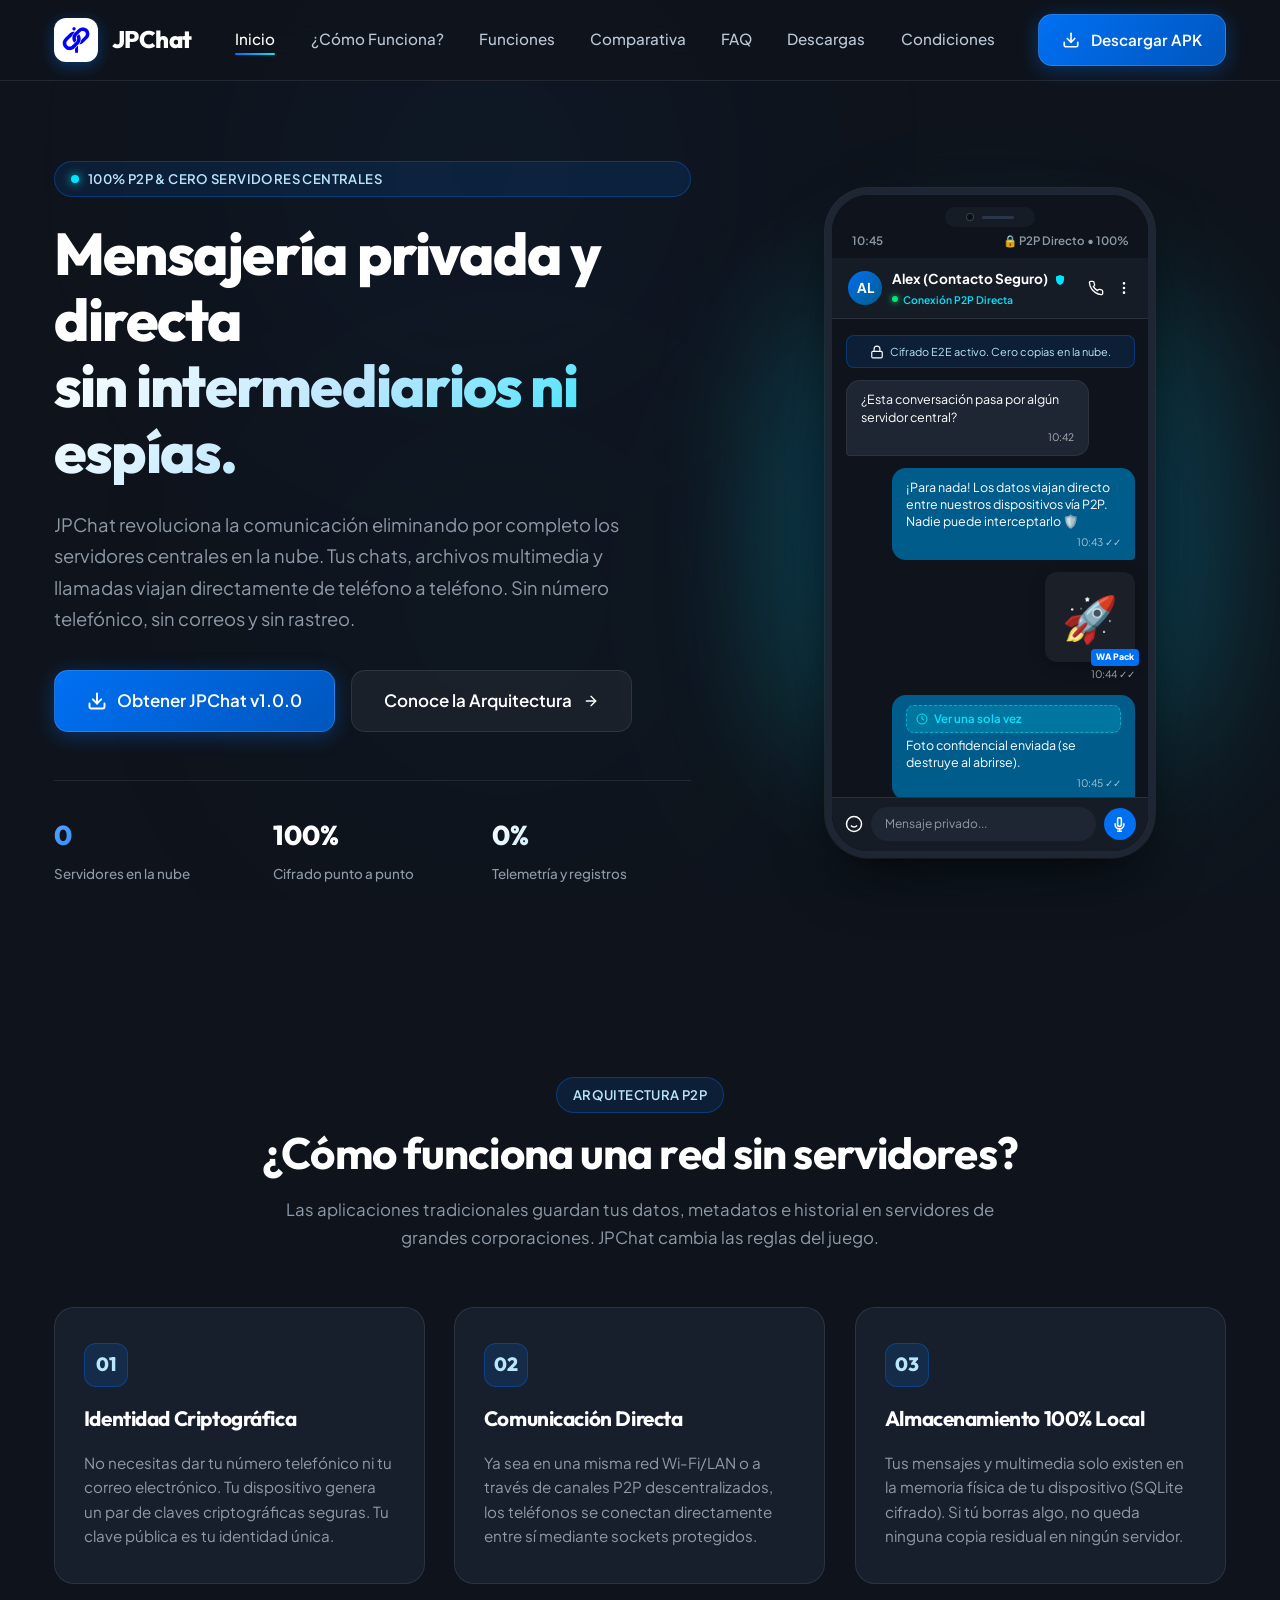
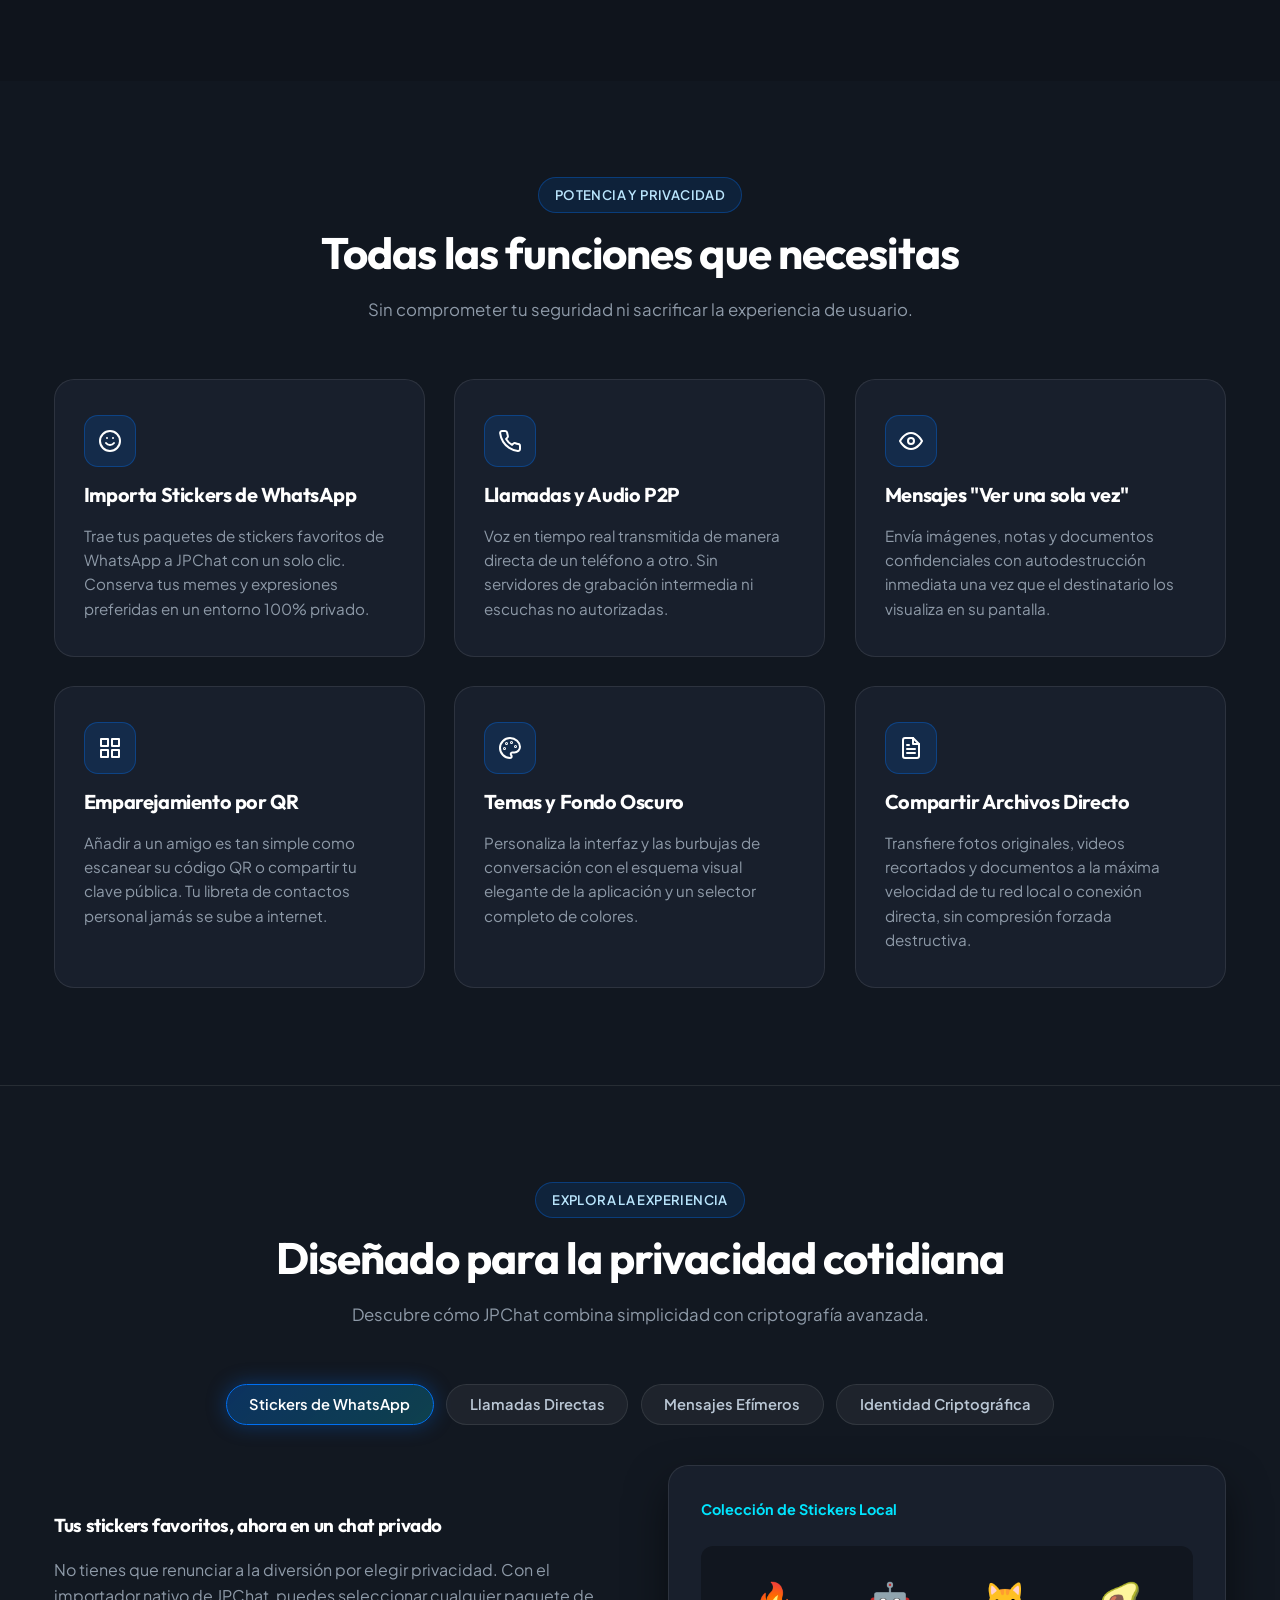
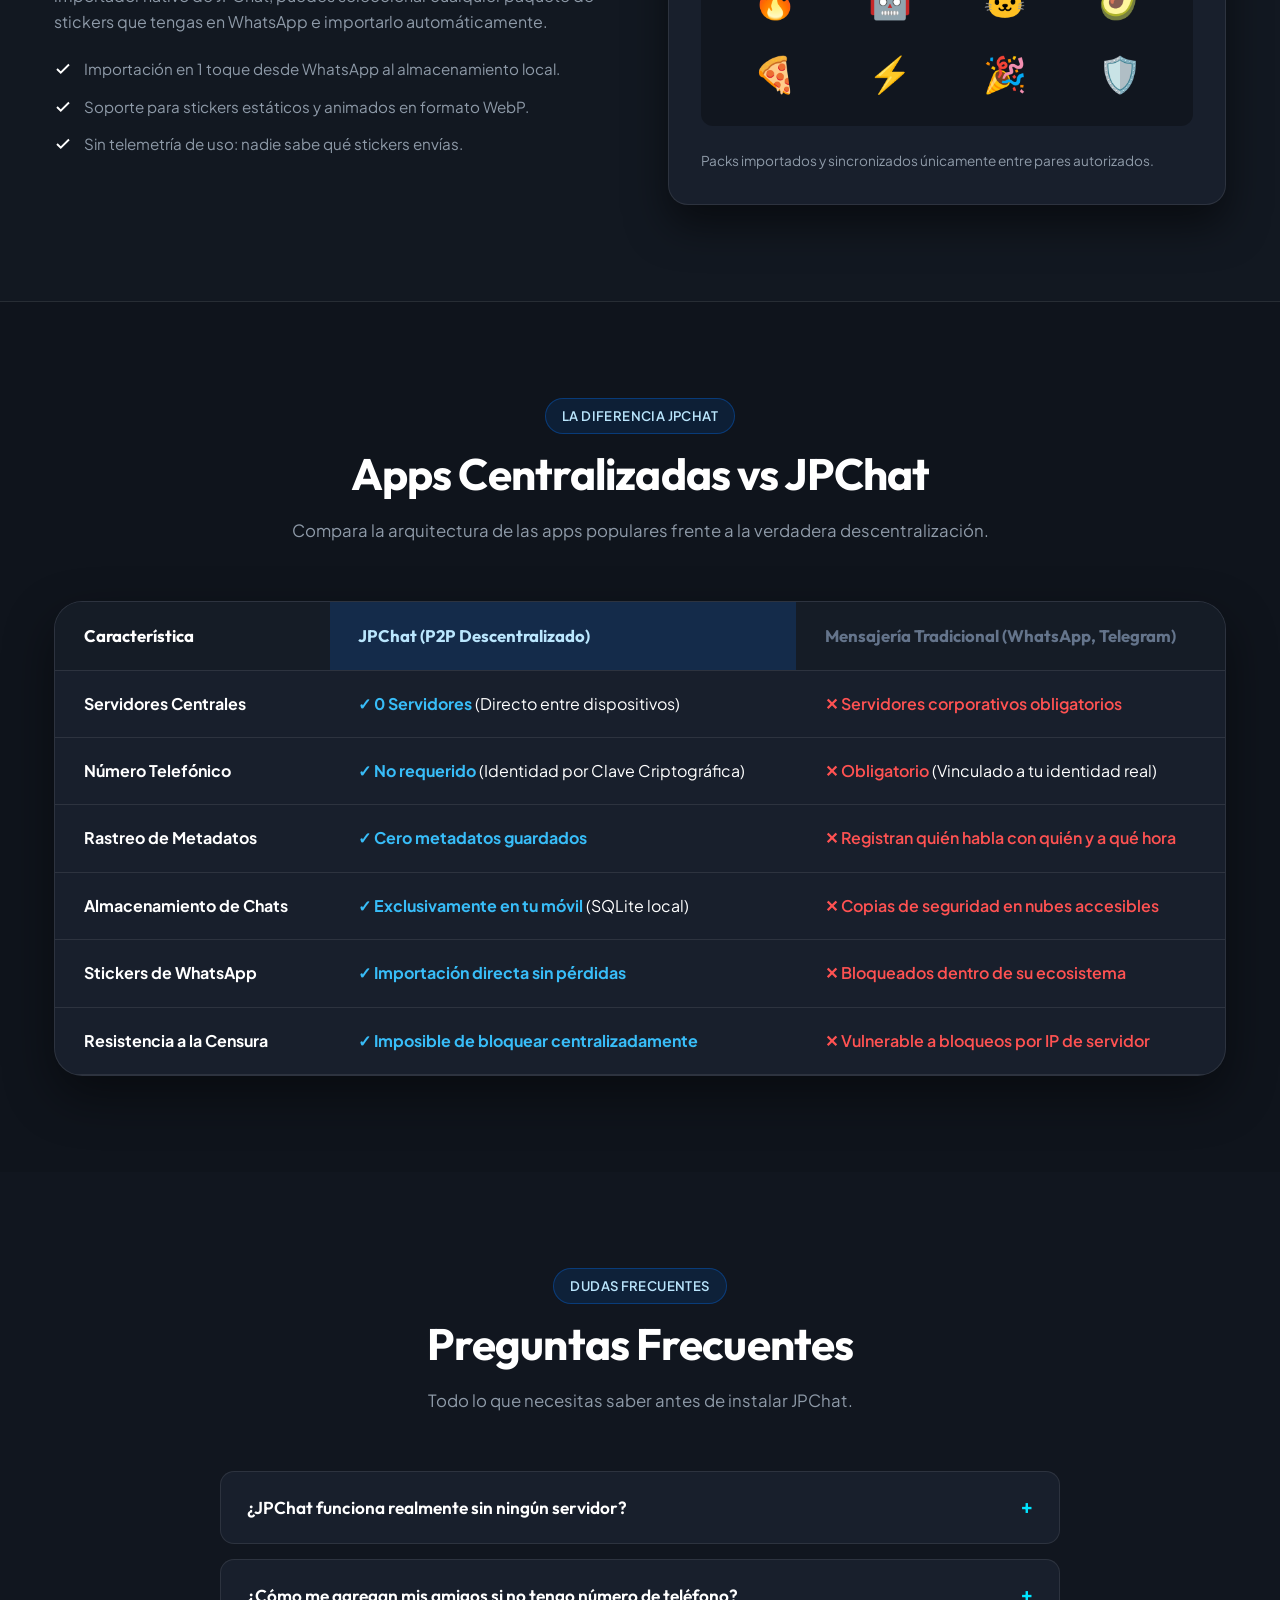
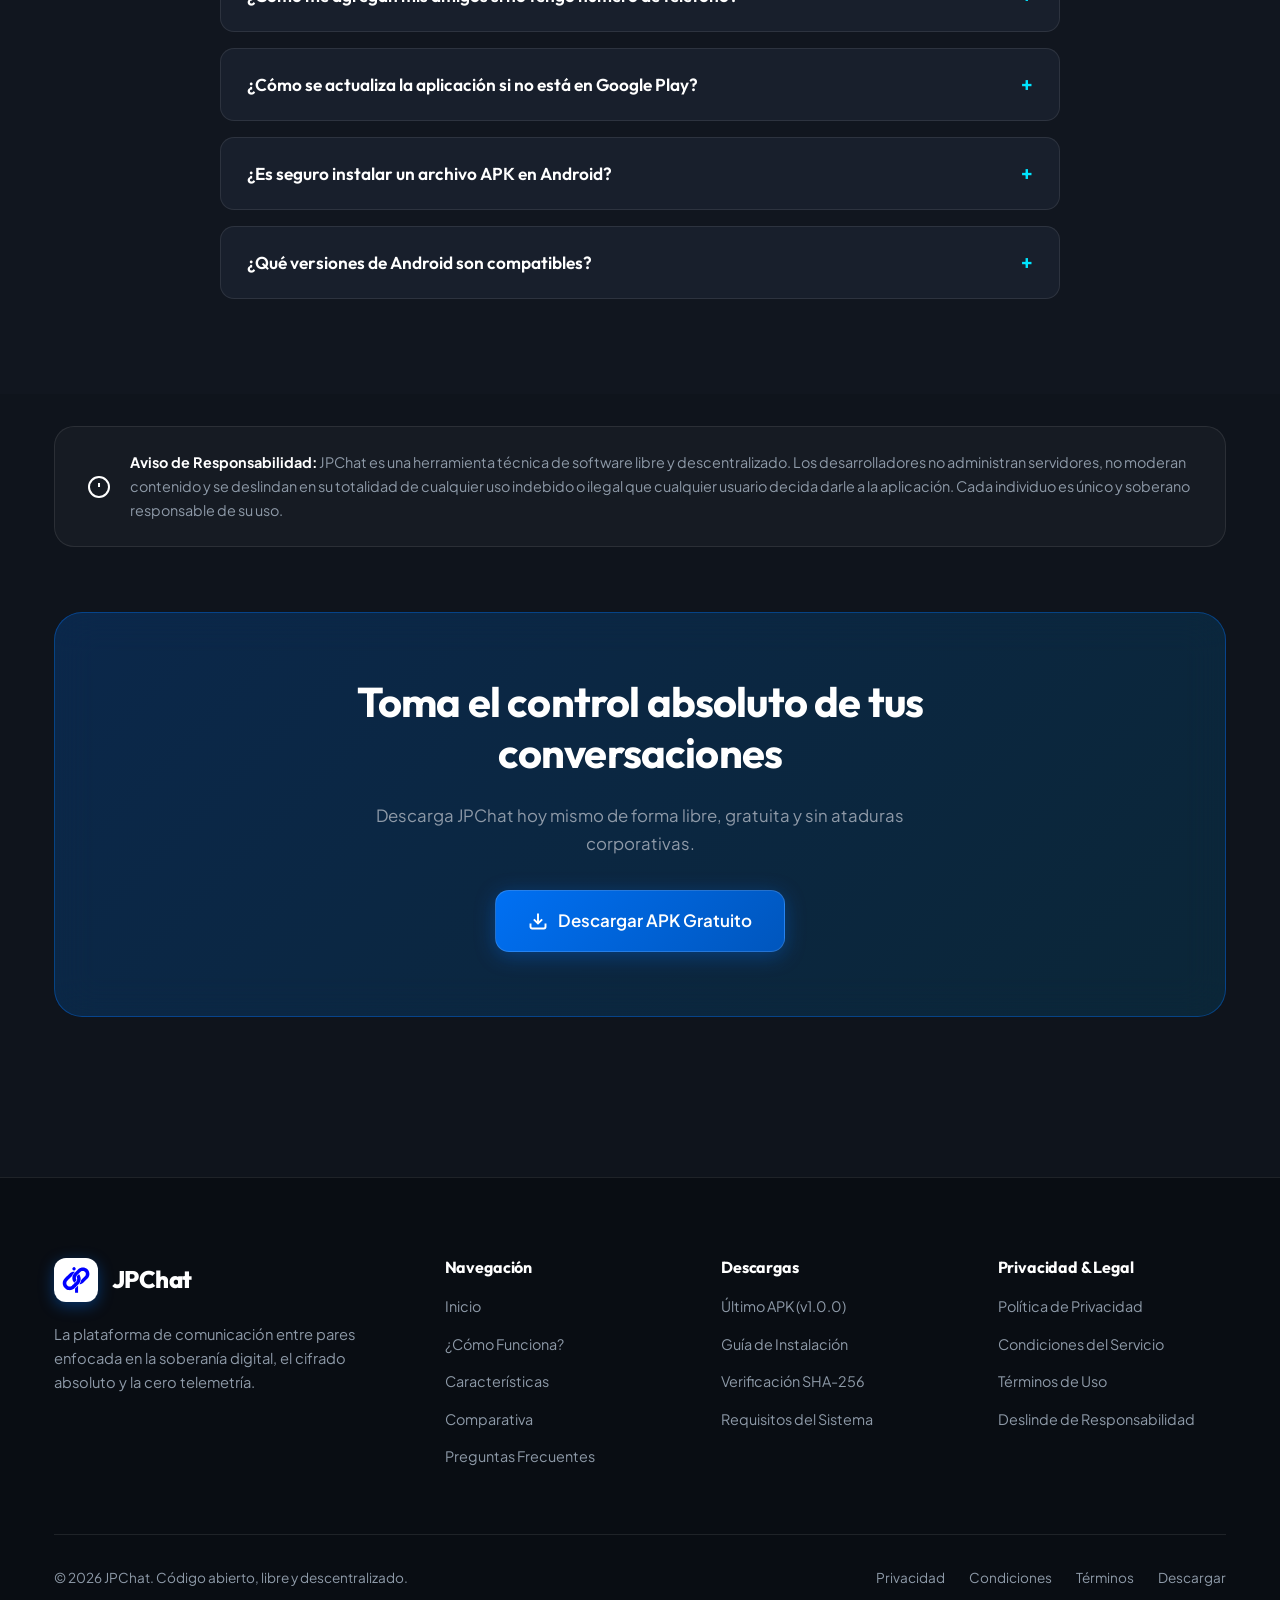
==== commit 453efd3c: "Add files via upload" ====
--- a/index.html
+++ b/index.html
@@ -6,8 +6,17 @@
   <title>JPChat | Mensajería P2P 100% Descentralizada y Privada</title>
   <meta name="description" content="JPChat es la aplicación de mensajería peer-to-peer (P2P) sin servidores centrales. Cifrado de extremo a extremo, llamadas directas, stickers de WhatsApp y máxima privacidad sin número de teléfono.">
   <meta name="theme-color" content="#0F141C">
-  <link rel="stylesheet" href="styles.css">
+  <link rel="stylesheet" href="styles.css?v=2.5">
   <link rel="icon" type="image/svg+xml" href="logo.svg">
+  <noscript>
+    <style>
+      .reveal, .reveal-scale, .reveal-left, .reveal-right {
+        opacity: 1 !important;
+        transform: none !important;
+        animation: none !important;
+      }
+    </style>
+  </noscript>
 </head>
 <body>
 
@@ -36,6 +45,7 @@
           <li><a href="#comparativa" class="nav-link">Comparativa</a></li>
           <li><a href="#faq" class="nav-link">FAQ</a></li>
           <li><a href="descargas.html" class="nav-link">Descargas</a></li>
+          <li><a href="condiciones.html" class="nav-link">Condiciones</a></li>
         </ul>
       </nav>
 
@@ -706,8 +716,9 @@
           <h4 class="footer-col-title">Privacidad & Legal</h4>
           <ul class="footer-links">
             <li><a href="privacidad.html">Política de Privacidad</a></li>
-            <li><a href="terminos.html">Términos de Servicio</a></li>
-            <li><a href="terminos.html#deslinde">Deslinde de Responsabilidad</a></li>
+            <li><a href="condiciones.html">Condiciones del Servicio</a></li>
+            <li><a href="terminos.html">Términos de Uso</a></li>
+            <li><a href="condiciones.html#deslinde-legal">Deslinde de Responsabilidad</a></li>
           </ul>
         </div>
 
@@ -717,6 +728,7 @@
         <div>© 2026 JPChat. Código abierto, libre y descentralizado.</div>
         <div style="display: flex; gap: 1.5rem;">
           <a href="privacidad.html">Privacidad</a>
+          <a href="condiciones.html">Condiciones</a>
           <a href="terminos.html">Términos</a>
           <a href="descargas.html">Descargar</a>
         </div>
@@ -724,6 +736,6 @@
     </div>
   </footer>
 
-  <script src="main.js"></script>
+  <script src="main.js?v=2.5"></script>
 </body>
 </html>
--- a/styles.css
+++ b/styles.css
@@ -1596,69 +1596,98 @@
 }
 
 /* ==========================================================================
-   Scroll Entrance Animations (Scroll Reveal)
+   Scroll Entrance Animations (CSS Keyframes Engine)
    ========================================================================== */
+
+@keyframes revealUp {
+  0% {
+    opacity: 0;
+    transform: translateY(42px);
+  }
+  100% {
+    opacity: 1;
+    transform: translateY(0);
+  }
+}
+
+@keyframes revealScale {
+  0% {
+    opacity: 0;
+    transform: scale(0.92) translateY(32px);
+  }
+  100% {
+    opacity: 1;
+    transform: scale(1) translateY(0);
+  }
+}
+
+@keyframes revealLeft {
+  0% {
+    opacity: 0;
+    transform: translateX(-45px);
+  }
+  100% {
+    opacity: 1;
+    transform: translateX(0);
+  }
+}
+
+@keyframes revealRight {
+  0% {
+    opacity: 0;
+    transform: translateX(45px);
+  }
+  100% {
+    opacity: 1;
+    transform: translateX(0);
+  }
+}
+
+/* Base hidden states */
+.reveal, .reveal-scale, .reveal-left, .reveal-right {
+  opacity: 0;
+  will-change: opacity, transform;
+}
+
 .reveal {
-  opacity: 0;
-  transform: translateY(38px);
-  transition: opacity 0.8s cubic-bezier(0.16, 1, 0.3, 1), transform 0.8s cubic-bezier(0.16, 1, 0.3, 1);
-  will-change: opacity, transform;
-}
-
+  transform: translateY(42px);
+}
+
+.reveal-scale {
+  transform: scale(0.92) translateY(32px);
+}
+
+.reveal-left {
+  transform: translateX(-45px);
+}
+
+.reveal-right {
+  transform: translateX(45px);
+}
+
+/* Active animation states */
 .reveal.visible {
-  opacity: 1;
-  transform: translateY(0);
-}
-
-.reveal-scale {
-  opacity: 0;
-  transform: scale(0.92) translateY(30px);
-  transition: opacity 0.85s cubic-bezier(0.16, 1, 0.3, 1), transform 0.85s cubic-bezier(0.16, 1, 0.3, 1);
-  will-change: opacity, transform;
+  animation: revealUp 0.85s cubic-bezier(0.16, 1, 0.3, 1) forwards;
 }
 
 .reveal-scale.visible {
-  opacity: 1;
-  transform: scale(1) translateY(0);
-}
-
-.reveal-left {
-  opacity: 0;
-  transform: translateX(-40px);
-  transition: opacity 0.8s cubic-bezier(0.16, 1, 0.3, 1), transform 0.8s cubic-bezier(0.16, 1, 0.3, 1);
-  will-change: opacity, transform;
+  animation: revealScale 0.9s cubic-bezier(0.16, 1, 0.3, 1) forwards;
 }
 
 .reveal-left.visible {
-  opacity: 1;
-  transform: translateX(0);
-}
-
-.reveal-right {
-  opacity: 0;
-  transform: translateX(40px);
-  transition: opacity 0.8s cubic-bezier(0.16, 1, 0.3, 1), transform 0.8s cubic-bezier(0.16, 1, 0.3, 1);
-  will-change: opacity, transform;
+  animation: revealLeft 0.85s cubic-bezier(0.16, 1, 0.3, 1) forwards;
 }
 
 .reveal-right.visible {
-  opacity: 1;
-  transform: translateX(0);
-}
-
-/* Stagger Delays for Grid Elements */
-.delay-1 { transition-delay: 0.12s; }
-.delay-2 { transition-delay: 0.22s; }
-.delay-3 { transition-delay: 0.34s; }
-.delay-4 { transition-delay: 0.46s; }
-.delay-5 { transition-delay: 0.58s; }
-.delay-6 { transition-delay: 0.70s; }
-
-@media (prefers-reduced-motion: reduce) {
-  .reveal, .reveal-scale, .reveal-left, .reveal-right {
-    opacity: 1 !important;
-    transform: none !important;
-    transition: none !important;
-  }
-}
-
+  animation: revealRight 0.85s cubic-bezier(0.16, 1, 0.3, 1) forwards;
+}
+
+/* Stagger animation delays */
+.delay-1, .reveal.delay-1.visible, .reveal-scale.delay-1.visible { animation-delay: 0.12s; }
+.delay-2, .reveal.delay-2.visible, .reveal-scale.delay-2.visible { animation-delay: 0.24s; }
+.delay-3, .reveal.delay-3.visible, .reveal-scale.delay-3.visible { animation-delay: 0.36s; }
+.delay-4, .reveal.delay-4.visible, .reveal-scale.delay-4.visible { animation-delay: 0.48s; }
+.delay-5, .reveal.delay-5.visible, .reveal-scale.delay-5.visible { animation-delay: 0.60s; }
+.delay-6, .reveal.delay-6.visible, .reveal-scale.delay-6.visible { animation-delay: 0.72s; }
+
+
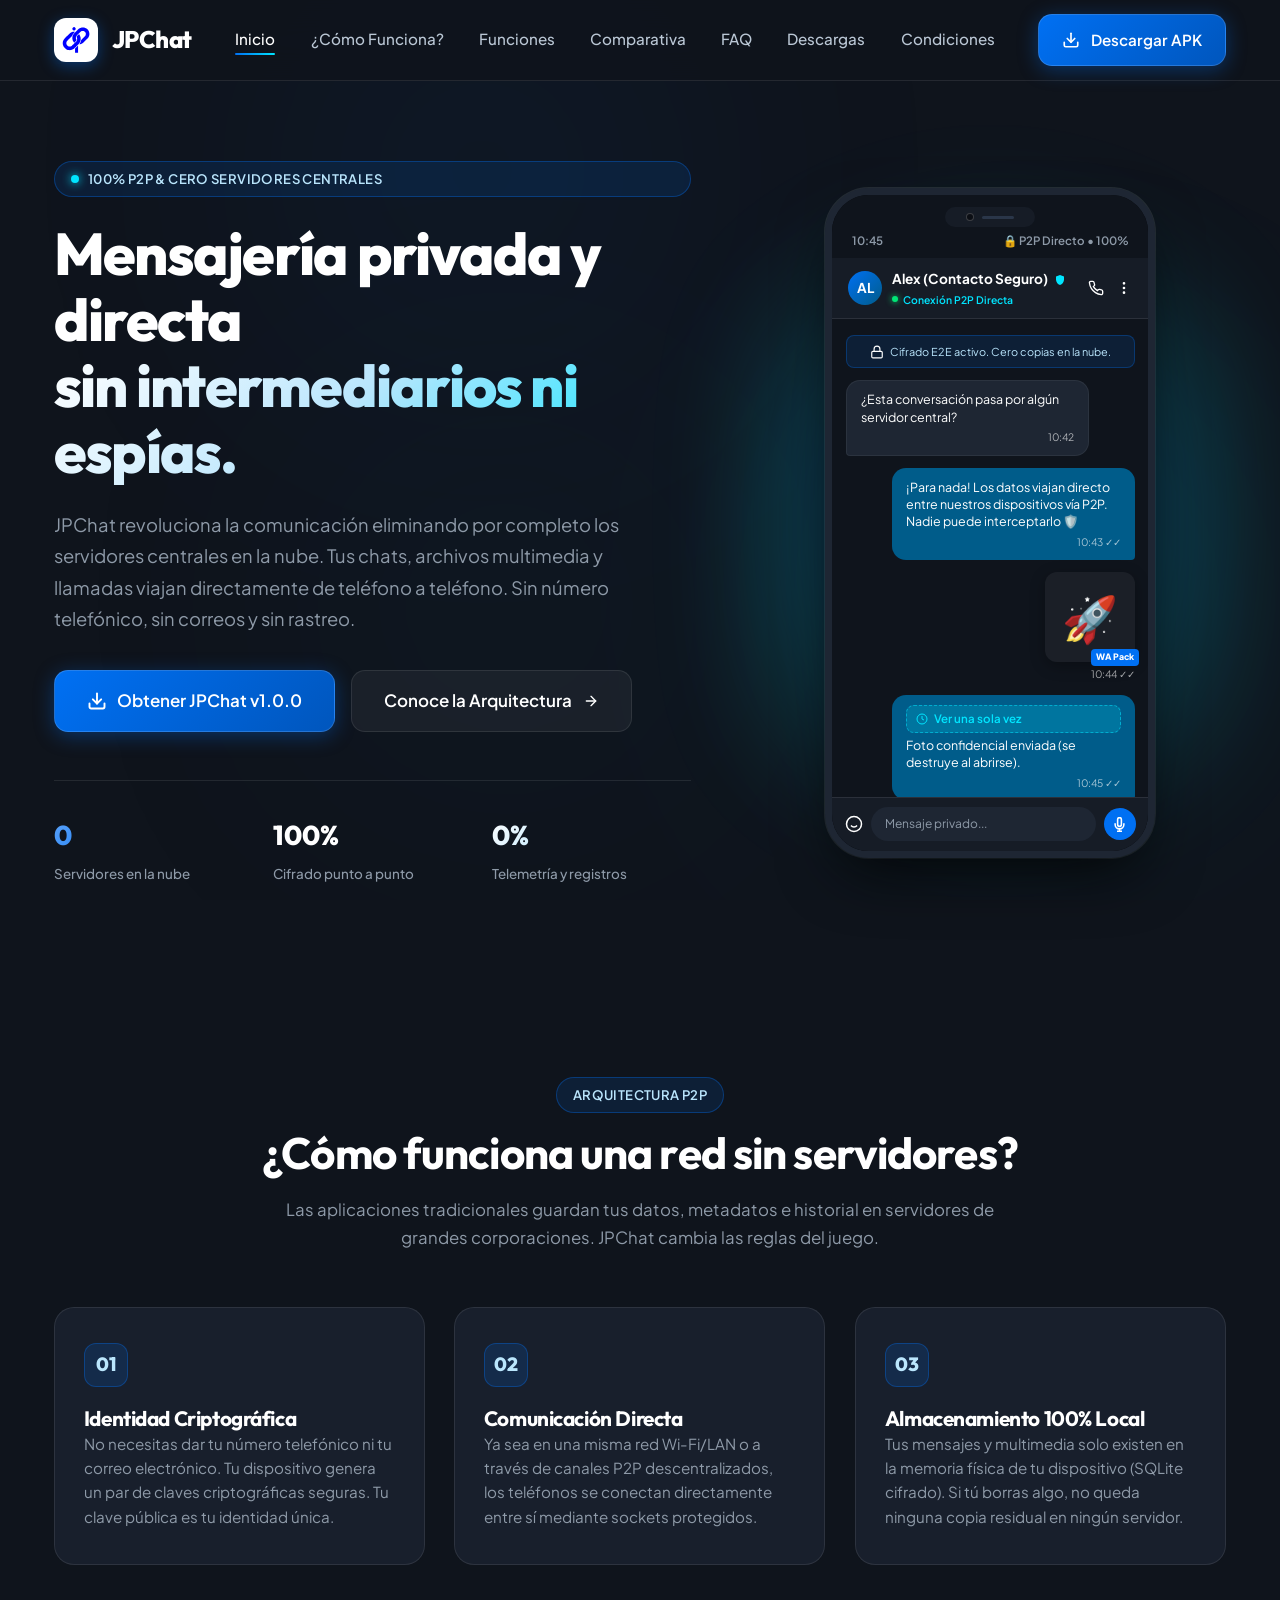
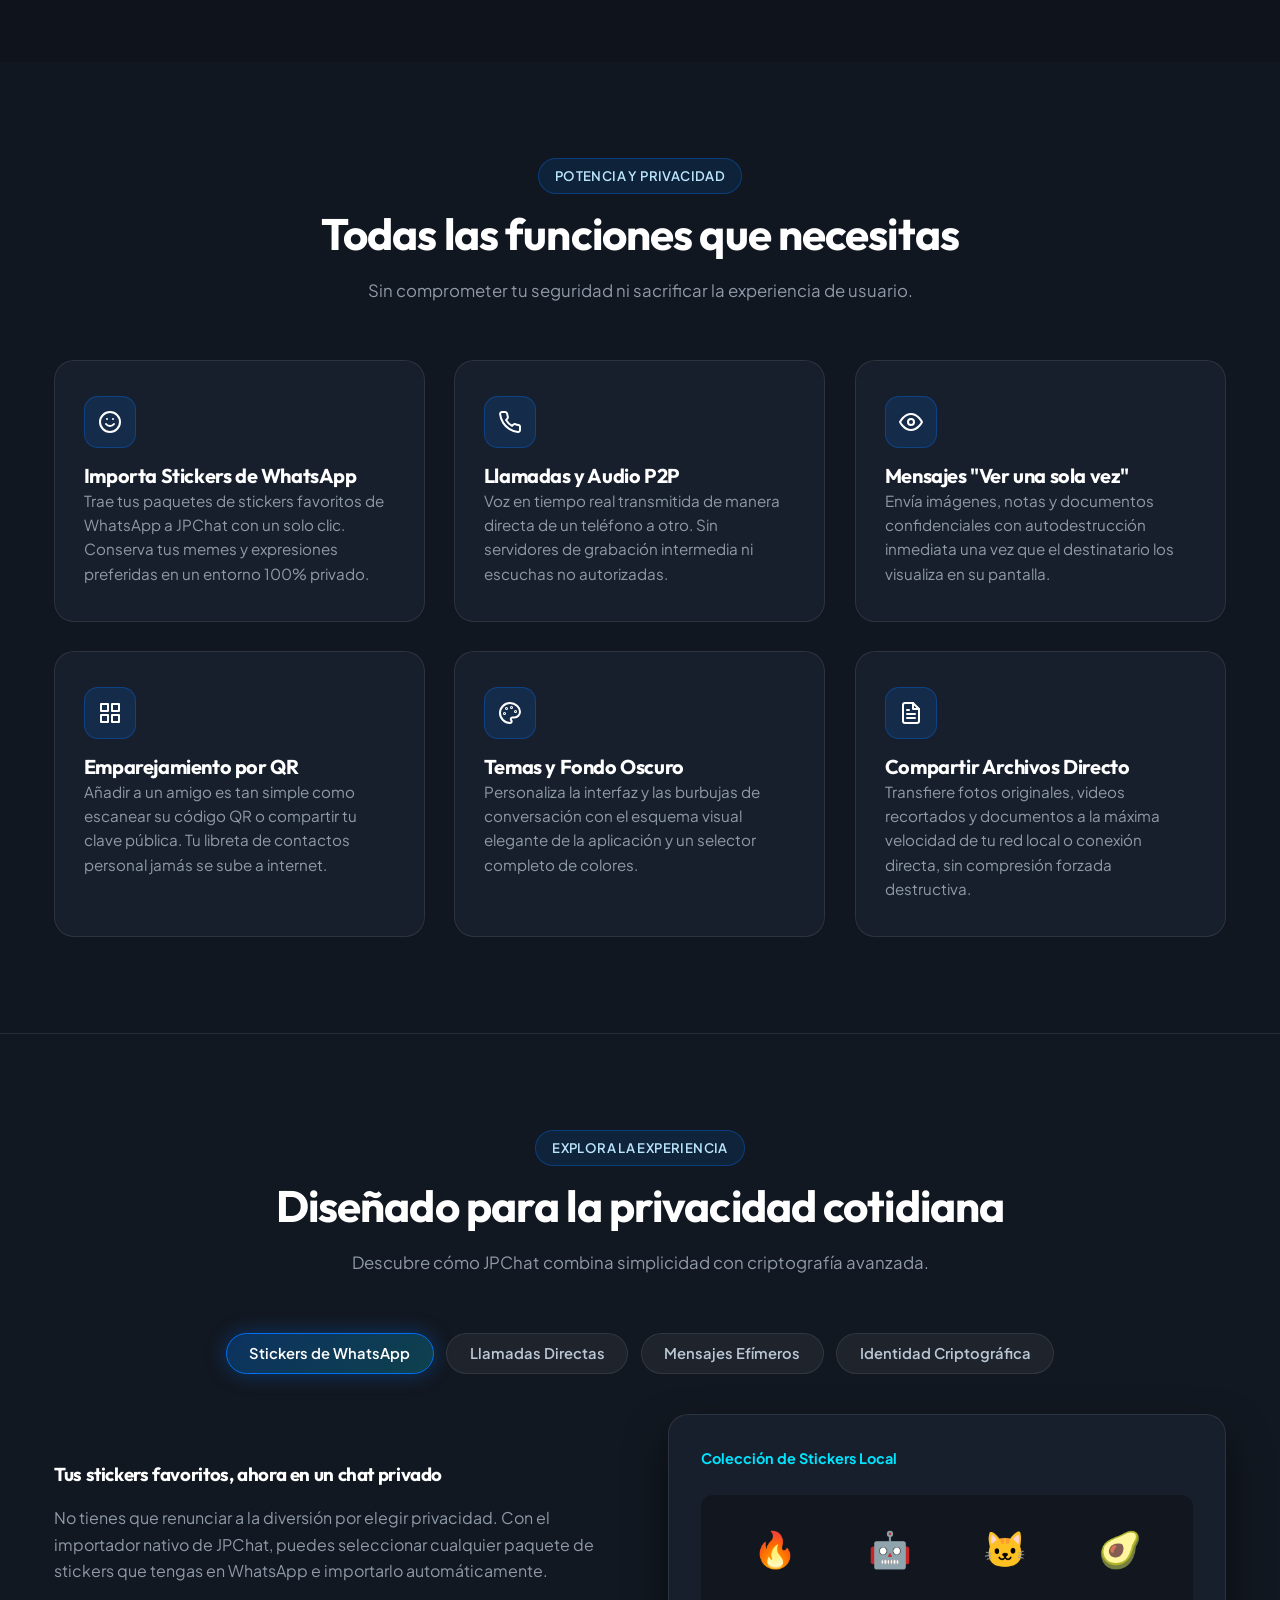
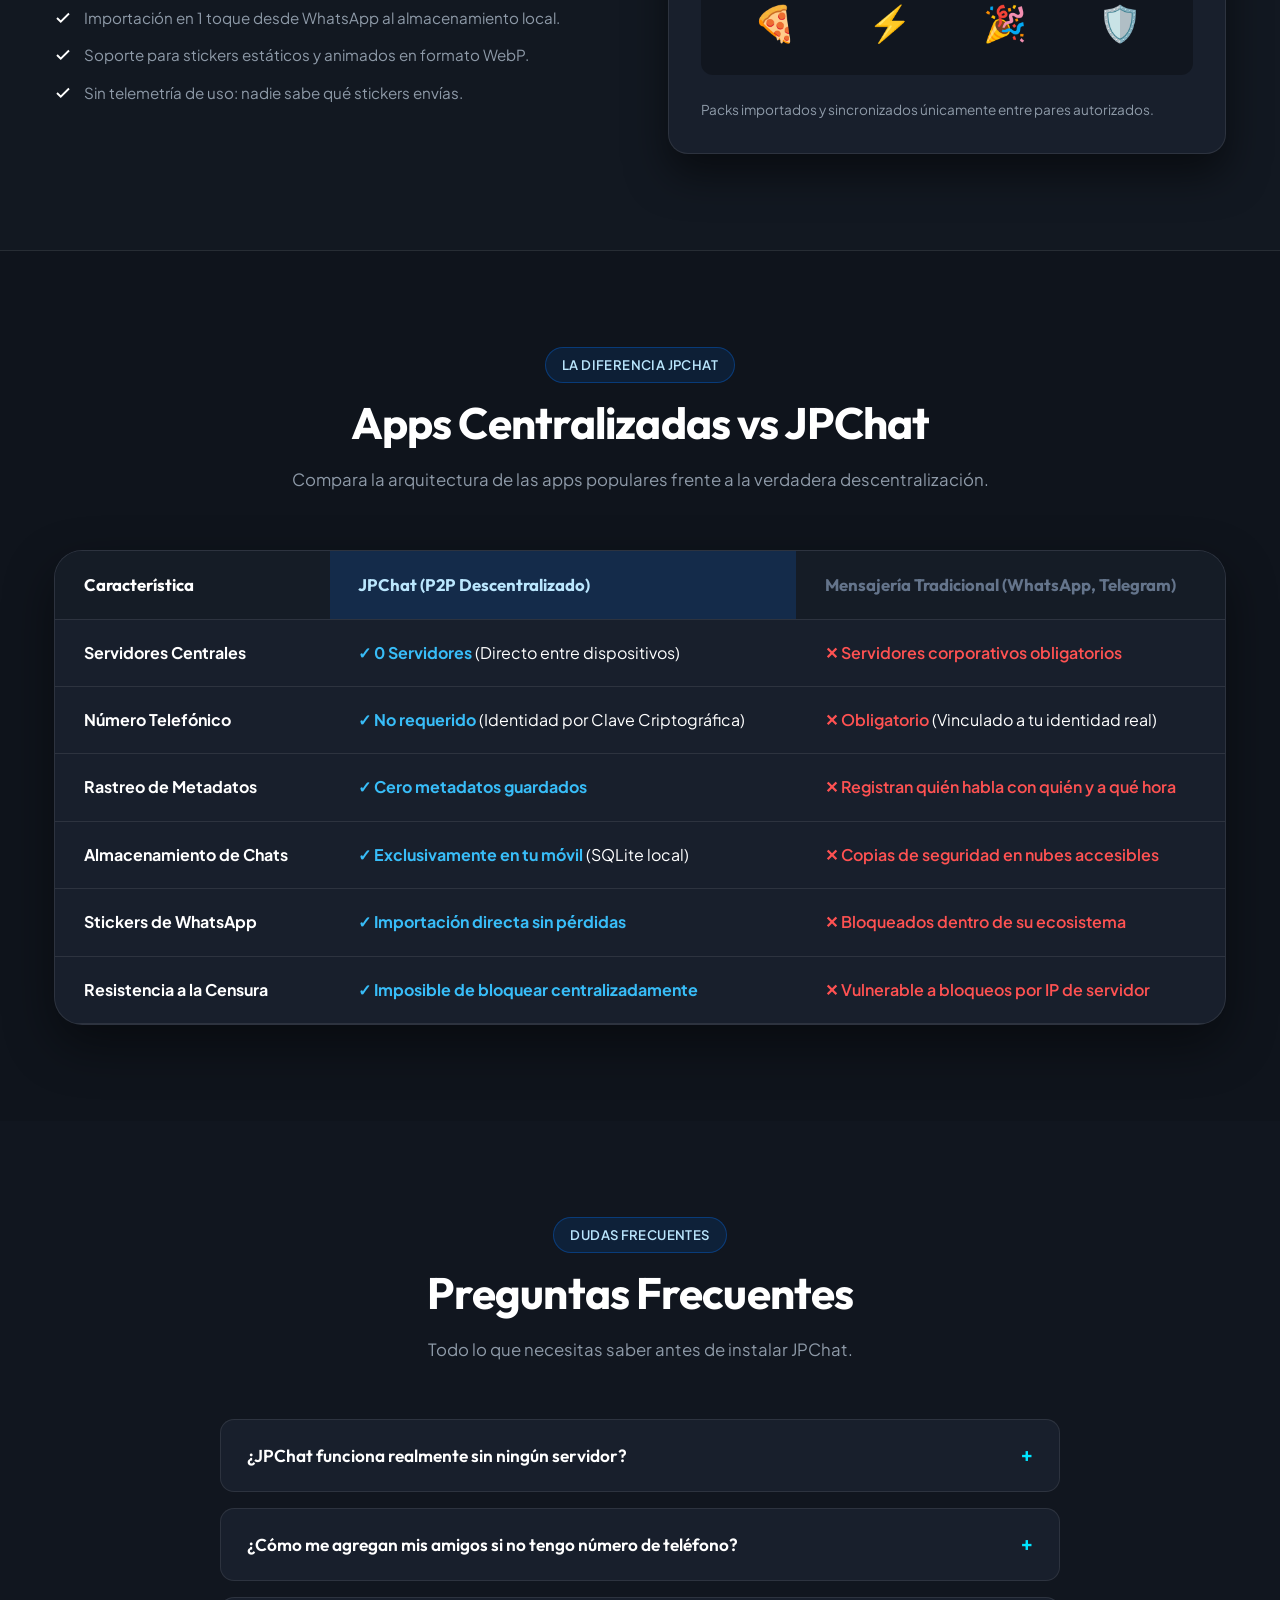
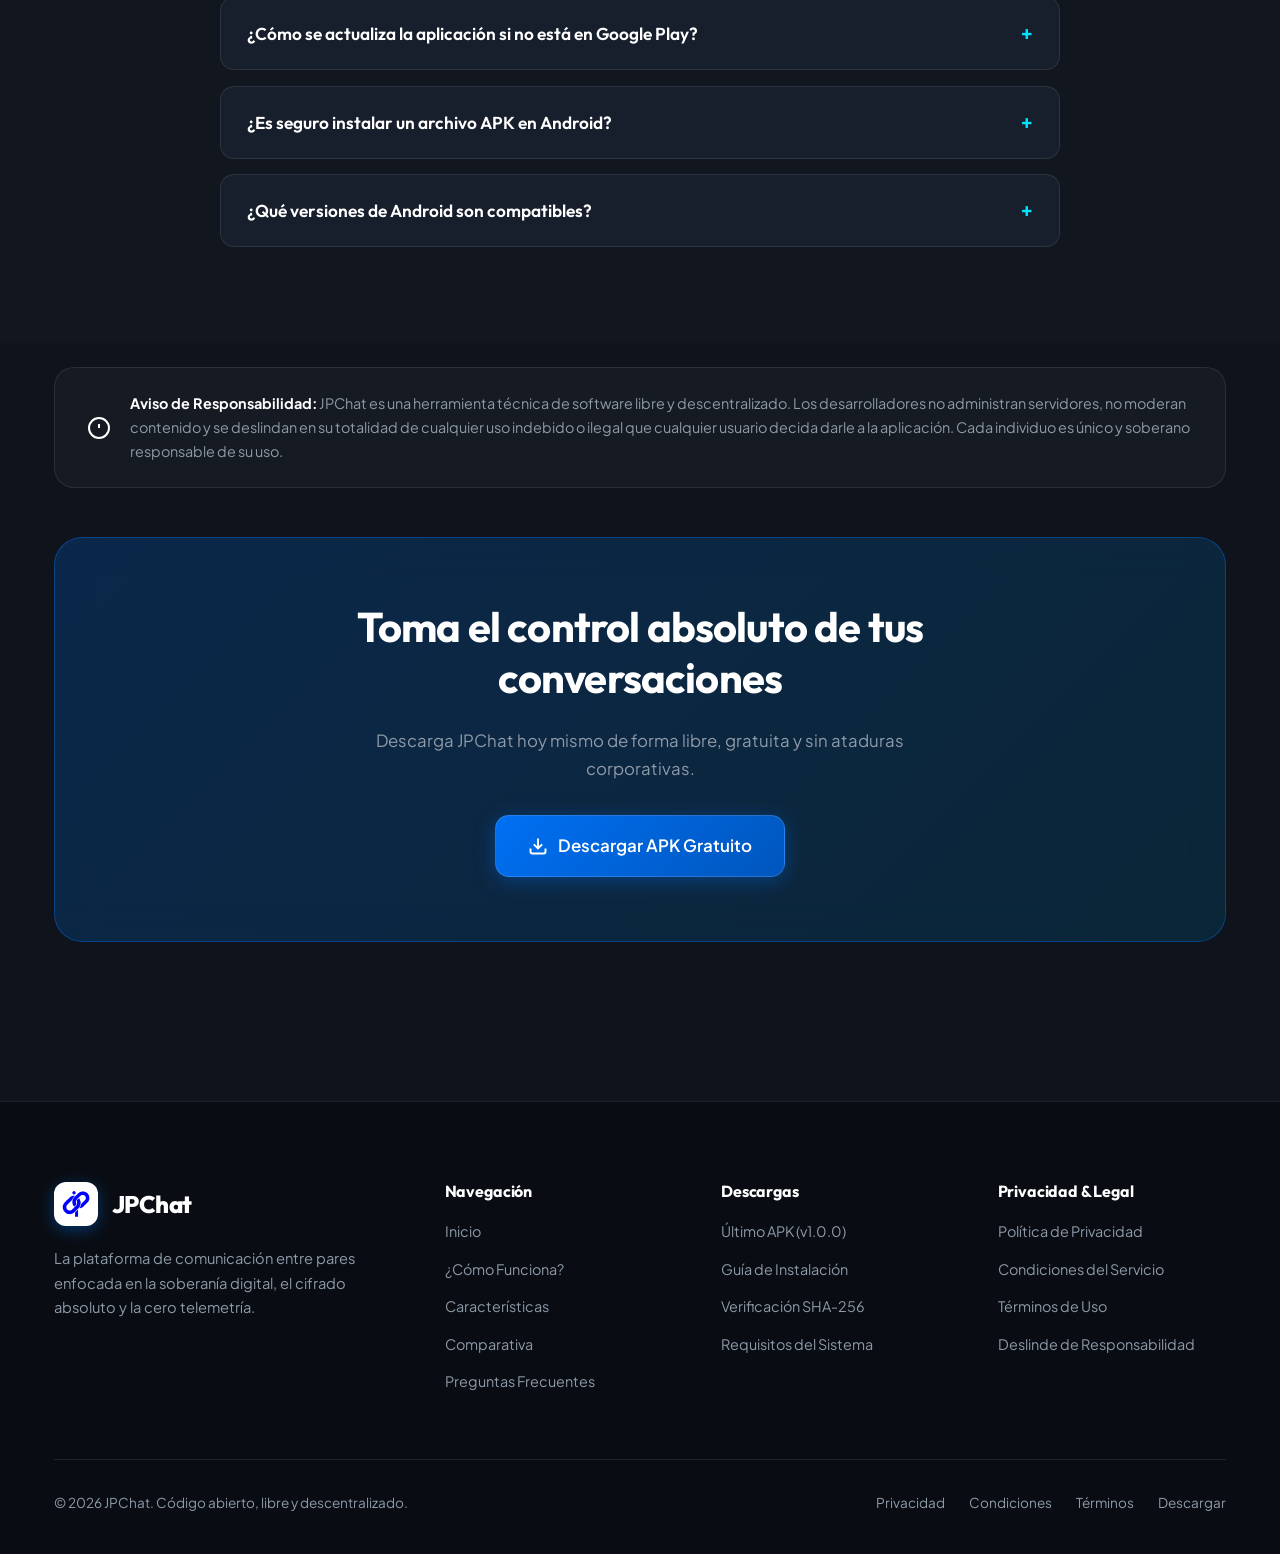
==== commit 2353811f: "Add files via upload" ====
--- a/index.html
+++ b/index.html
@@ -6,7 +6,7 @@
   <title>JPChat | Mensajería P2P 100% Descentralizada y Privada</title>
   <meta name="description" content="JPChat es la aplicación de mensajería peer-to-peer (P2P) sin servidores centrales. Cifrado de extremo a extremo, llamadas directas, stickers de WhatsApp y máxima privacidad sin número de teléfono.">
   <meta name="theme-color" content="#0F141C">
-  <link rel="stylesheet" href="styles.css?v=2.5">
+  <link rel="stylesheet" href="styles.css?v=3.0">
   <link rel="icon" type="image/svg+xml" href="logo.svg">
   <noscript>
     <style>
@@ -218,26 +218,32 @@
       <div class="p2p-flow-grid">
         <div class="p2p-step-card reveal delay-1">
           <div class="card-step-num">01</div>
-          <h3 class="p2p-step-title">Identidad Criptográfica</h3>
-          <p class="p2p-step-desc">
-            No necesitas dar tu número telefónico ni tu correo electrónico. Tu dispositivo genera un par de claves criptográficas seguras. Tu clave pública es tu identidad única.
-          </p>
+          <div class="p2p-step-content">
+            <h3 class="p2p-step-title">Identidad Criptográfica</h3>
+            <p class="p2p-step-desc">
+              No necesitas dar tu número telefónico ni tu correo electrónico. Tu dispositivo genera un par de claves criptográficas seguras. Tu clave pública es tu identidad única.
+            </p>
+          </div>
         </div>
 
         <div class="p2p-step-card reveal delay-2">
           <div class="card-step-num">02</div>
-          <h3 class="p2p-step-title">Comunicación Directa</h3>
-          <p class="p2p-step-desc">
-            Ya sea en una misma red Wi-Fi/LAN o a través de canales P2P descentralizados, los teléfonos se conectan directamente entre sí mediante sockets protegidos.
-          </p>
+          <div class="p2p-step-content">
+            <h3 class="p2p-step-title">Comunicación Directa</h3>
+            <p class="p2p-step-desc">
+              Ya sea en una misma red Wi-Fi/LAN o a través de canales P2P descentralizados, los teléfonos se conectan directamente entre sí mediante sockets protegidos.
+            </p>
+          </div>
         </div>
 
         <div class="p2p-step-card reveal delay-3">
           <div class="card-step-num">03</div>
-          <h3 class="p2p-step-title">Almacenamiento 100% Local</h3>
-          <p class="p2p-step-desc">
-            Tus mensajes y multimedia solo existen en la memoria física de tu dispositivo (SQLite cifrado). Si tú borras algo, no queda ninguna copia residual en ningún servidor.
-          </p>
+          <div class="p2p-step-content">
+            <h3 class="p2p-step-title">Almacenamiento 100% Local</h3>
+            <p class="p2p-step-desc">
+              Tus mensajes y multimedia solo existen en la memoria física de tu dispositivo (SQLite cifrado). Si tú borras algo, no queda ninguna copia residual en ningún servidor.
+            </p>
+          </div>
         </div>
       </div>
     </div>
@@ -264,10 +270,12 @@
               <line x1="15" y1="9" x2="15.01" y2="9"></line>
             </svg>
           </div>
-          <h3 class="feature-title">Importa Stickers de WhatsApp</h3>
-          <p class="feature-desc">
-            Trae tus paquetes de stickers favoritos de WhatsApp a JPChat con un solo clic. Conserva tus memes y expresiones preferidas en un entorno 100% privado.
-          </p>
+          <div class="feature-content">
+            <h3 class="feature-title">Importa Stickers de WhatsApp</h3>
+            <p class="feature-desc">
+              Trae tus paquetes de stickers favoritos de WhatsApp a JPChat con un solo clic. Conserva tus memes y expresiones preferidas en un entorno 100% privado.
+            </p>
+          </div>
         </div>
 
         <!-- Feature 2: Llamadas P2P -->
@@ -277,10 +285,12 @@
               <path d="M22 16.92v3a2 2 0 0 1-2.18 2 19.79 19.79 0 0 1-8.63-3.07 19.5 19.5 0 0 1-6-6 19.79 19.79 0 0 1-3.07-8.67A2 2 0 0 1 4.11 2h3a2 2 0 0 1 2 1.72 12.84 12.84 0 0 0 .7 2.81 2 2 0 0 1-.45 2.11L8.09 9.91a16 16 0 0 0 6 6l1.27-1.27a2 2 0 0 1 2.11-.45 12.84 12.84 0 0 0 2.81.7A2 2 0 0 1 22 16.92z"></path>
             </svg>
           </div>
-          <h3 class="feature-title">Llamadas y Audio P2P</h3>
-          <p class="feature-desc">
-            Voz en tiempo real transmitida de manera directa de un teléfono a otro. Sin servidores de grabación intermedia ni escuchas no autorizadas.
-          </p>
+          <div class="feature-content">
+            <h3 class="feature-title">Llamadas y Audio P2P</h3>
+            <p class="feature-desc">
+              Voz en tiempo real transmitida de manera directa de un teléfono a otro. Sin servidores de grabación intermedia ni escuchas no autorizadas.
+            </p>
+          </div>
         </div>
 
         <!-- Feature 3: Mensajes Efímeros -->
@@ -291,10 +301,12 @@
               <circle cx="12" cy="12" r="3"></circle>
             </svg>
           </div>
-          <h3 class="feature-title">Mensajes "Ver una sola vez"</h3>
-          <p class="feature-desc">
-            Envía imágenes, notas y documentos confidenciales con autodestrucción inmediata una vez que el destinatario los visualiza en su pantalla.
-          </p>
+          <div class="feature-content">
+            <h3 class="feature-title">Mensajes "Ver una sola vez"</h3>
+            <p class="feature-desc">
+              Envía imágenes, notas y documentos confidenciales con autodestrucción inmediata una vez que el destinatario los visualiza en su pantalla.
+            </p>
+          </div>
         </div>
 
         <!-- Feature 4: Identidad por Código QR -->
@@ -307,10 +319,12 @@
               <rect x="3" y="14" width="7" height="7"></rect>
             </svg>
           </div>
-          <h3 class="feature-title">Emparejamiento por QR</h3>
-          <p class="feature-desc">
-            Añadir a un amigo es tan simple como escanear su código QR o compartir tu clave pública. Tu libreta de contactos personal jamás se sube a internet.
-          </p>
+          <div class="feature-content">
+            <h3 class="feature-title">Emparejamiento por QR</h3>
+            <p class="feature-desc">
+              Añadir a un amigo es tan simple como escanear su código QR o compartir tu clave pública. Tu libreta de contactos personal jamás se sube a internet.
+            </p>
+          </div>
         </div>
 
         <!-- Feature 5: Personalización de Temas -->
@@ -324,10 +338,12 @@
               <path d="M12 2C6.5 2 2 6.5 2 12s4.5 10 10 10c.926 0 1.648-.746 1.648-1.688 0-.437-.18-.835-.437-1.125-.29-.289-.438-.652-.438-1.125a1.64 1.64 0 0 1 1.668-1.668h1.996c3.051 0 5.563-2.512 5.563-5.563C22 6.5 17.5 2 12 2z"></path>
             </svg>
           </div>
-          <h3 class="feature-title">Temas y Fondo Oscuro</h3>
-          <p class="feature-desc">
-            Personaliza la interfaz y las burbujas de conversación con el esquema visual elegante de la aplicación y un selector completo de colores.
-          </p>
+          <div class="feature-content">
+            <h3 class="feature-title">Temas y Fondo Oscuro</h3>
+            <p class="feature-desc">
+              Personaliza la interfaz y las burbujas de conversación con el esquema visual elegante de la aplicación y un selector completo de colores.
+            </p>
+          </div>
         </div>
 
         <!-- Feature 6: Compartir sin censura -->
@@ -341,10 +357,12 @@
               <polyline points="10 9 9 9 8 9"></polyline>
             </svg>
           </div>
-          <h3 class="feature-title">Compartir Archivos Directo</h3>
-          <p class="feature-desc">
-            Transfiere fotos originales, videos recortados y documentos a la máxima velocidad de tu red local o conexión directa, sin compresión forzada destructiva.
-          </p>
+          <div class="feature-content">
+            <h3 class="feature-title">Compartir Archivos Directo</h3>
+            <p class="feature-desc">
+              Transfiere fotos originales, videos recortados y documentos a la máxima velocidad de tu red local o conexión directa, sin compresión forzada destructiva.
+            </p>
+          </div>
         </div>
 
       </div>
@@ -391,7 +409,7 @@
         </div>
         <div class="tab-visual-card reveal-scale">
           <div style="font-weight: 700; color: #00E5FF; font-size: 0.9rem;">Colección de Stickers Local</div>
-          <div style="display: grid; grid-template-columns: repeat(4, 1fr); gap: 1rem; text-align: center; font-size: 2.2rem; background: rgba(0,0,0,0.3); padding: 1.5rem; border-radius: 12px;">
+          <div class="tab-stickers-grid">
             <div>🔥</div>
             <div>🤖</div>
             <div>🐱</div>
@@ -521,6 +539,7 @@
         <p class="section-subtitle">Compara la arquitectura de las apps populares frente a la verdadera descentralización.</p>
       </div>
 
+      <div class="mobile-scroll-hint">Desliza horizontalmente para ver la tabla completa &rarr;</div>
       <div class="comparison-container reveal-scale delay-2">
         <table class="comparison-table">
           <thead>
@@ -641,9 +660,9 @@
   </section>
 
   <!-- Legal Responsibility Notice Banner -->
-  <section class="section" style="padding-top: 2rem; padding-bottom: 2rem;">
+  <section class="section" style="padding-top: 1.5rem; padding-bottom: 1.5rem;">
     <div class="container reveal">
-      <div style="background: rgba(255, 255, 255, 0.03); border: 1px solid var(--border-subtle); border-radius: var(--radius-lg); padding: 1.5rem 2rem; display: flex; align-items: center; gap: 1.2rem; font-size: 0.9rem; color: var(--text-secondary);">
+      <div class="responsibility-banner">
         <svg width="24" height="24" viewBox="0 0 24 24" fill="none" stroke="#FFFFFF" stroke-width="2" style="flex-shrink: 0;">
           <circle cx="12" cy="12" r="10"></circle>
           <line x1="12" y1="8" x2="12" y2="12"></line>
@@ -657,10 +676,10 @@
   </section>
 
   <!-- Bottom CTA Banner -->
-  <section class="section" style="padding-top: 2rem;">
+  <section class="section" style="padding-top: 1.5rem;">
     <div class="container">
-      <div class="reveal-scale" style="background: linear-gradient(135deg, rgba(0, 112, 243, 0.22), rgba(0, 92, 138, 0.25)); border: 1px solid rgba(0, 112, 243, 0.4); border-radius: var(--radius-xl); padding: 4rem 2rem; text-align: center; display: flex; flex-direction: column; align-items: center; gap: 1.5rem; backdrop-filter: blur(20px);">
-        <h2 style="font-size: clamp(2rem, 3.5vw, 2.6rem); max-width: 700px; color: #FFFFFF;">
+      <div class="cta-banner-card reveal-scale">
+        <h2 style="font-size: clamp(1.9rem, 3.5vw, 2.6rem); max-width: 700px; color: #FFFFFF;">
           Toma el control absoluto de tus conversaciones
         </h2>
         <p style="max-width: 580px; color: var(--text-secondary); font-size: 1.05rem;">
@@ -736,6 +755,6 @@
     </div>
   </footer>
 
-  <script src="main.js?v=2.5"></script>
+  <script src="main.js?v=3.0"></script>
 </body>
 </html>
--- a/styles.css
+++ b/styles.css
@@ -1508,8 +1508,77 @@
 }
 
 /* ==========================================================================
-   Responsive Queries
+   Responsiveness & Mobile-First Helper Classes
    ========================================================================== */
+.responsibility-banner {
+  background: rgba(255, 255, 255, 0.03);
+  border: 1px solid var(--border-subtle);
+  border-radius: var(--radius-lg);
+  padding: 1.5rem 2rem;
+  display: flex;
+  align-items: center;
+  gap: 1.2rem;
+  font-size: 0.9rem;
+  color: var(--text-secondary);
+}
+
+.cta-banner-card {
+  background: linear-gradient(135deg, rgba(0, 112, 243, 0.22), rgba(0, 92, 138, 0.25));
+  border: 1px solid rgba(0, 112, 243, 0.4);
+  border-radius: var(--radius-xl);
+  padding: 4rem 2rem;
+  text-align: center;
+  display: flex;
+  flex-direction: column;
+  align-items: center;
+  gap: 1.5rem;
+  backdrop-filter: blur(20px);
+}
+
+.download-action-btn {
+  padding: 1.15rem 2.8rem;
+  font-size: 1.15rem;
+}
+
+.download-disclaimer {
+  background: rgba(255, 255, 255, 0.03);
+  border: 1px solid var(--border-subtle);
+  border-radius: var(--radius-md);
+  padding: 1.2rem 1.6rem;
+  text-align: left;
+  width: 100%;
+  font-size: 0.85rem;
+  color: var(--text-secondary);
+  line-height: 1.55;
+}
+
+.tab-stickers-grid {
+  display: grid;
+  grid-template-columns: repeat(4, 1fr);
+  gap: 1rem;
+  text-align: center;
+  font-size: 2.2rem;
+  background: rgba(0, 0, 0, 0.3);
+  padding: 1.5rem;
+  border-radius: 12px;
+}
+
+.mobile-scroll-hint {
+  display: none;
+  font-size: 0.78rem;
+  color: #00E5FF;
+  text-align: right;
+  margin-bottom: 0.6rem;
+  font-weight: 600;
+  letter-spacing: 0.02em;
+}
+
+/* ==========================================================================
+   Comprehensive Mobile & Tablet Responsive Engine
+   Addresses every component across all pages (Anti-Choricero Architecture)
+   ========================================================================== */
+
+/* Tablet & Medium Screens (<= 1024px) */
 @media (max-width: 1024px) {
   .hero-grid {
     grid-template-columns: 1fr;
@@ -1527,71 +1596,668 @@
   }
   .hero-highlights {
     width: 100%;
-  }
-  .p2p-flow-grid, .features-grid {
+    max-width: 600px;
+    margin: 1.5rem auto 0;
+  }
+  .p2p-flow-grid {
+    grid-template-columns: repeat(2, 1fr);
+  }
+  .features-grid {
     grid-template-columns: repeat(2, 1fr);
   }
   .tab-pane.active {
     grid-template-columns: 1fr;
+    gap: 2.5rem;
   }
   .install-steps-grid {
     grid-template-columns: repeat(2, 1fr);
   }
   .legal-layout {
     grid-template-columns: 1fr;
-  }
+    gap: 1.5rem;
+  }
+  /* On tablets, sticky horizontal pill navigation */
   .legal-sidebar {
+    display: flex;
+    flex-direction: row;
+    overflow-x: auto;
+    position: sticky;
+    top: 85px;
+    z-index: 40;
+    padding: 0.65rem 0.9rem;
+    gap: 0.6rem;
+    background: rgba(15, 20, 28, 0.96);
+    backdrop-filter: blur(18px);
+    -webkit-backdrop-filter: blur(18px);
+    border-radius: var(--radius-md);
+    border: 1px solid var(--border-subtle);
+    -webkit-overflow-scrolling: touch;
+    scrollbar-width: none;
+  }
+  .legal-sidebar::-webkit-scrollbar {
     display: none;
   }
-}
-
+  .legal-nav-link {
+    flex-shrink: 0;
+    white-space: nowrap;
+    padding: 0.45rem 0.9rem;
+    font-size: 0.85rem;
+    border-left: none;
+    border-radius: var(--radius-full);
+    background: rgba(255, 255, 255, 0.04);
+  }
+  .legal-nav-link.active, .legal-nav-link:hover {
+    background: var(--accent-primary);
+    color: #FFFFFF;
+    border-left-color: transparent;
+  }
+  .legal-content {
+    padding: 2.5rem 2rem;
+  }
+  .footer-grid {
+    grid-template-columns: repeat(2, 1fr);
+    gap: 2.5rem;
+  }
+}
+
+/* Phones & Small Tablets (<= 768px) */
 @media (max-width: 768px) {
+  /* Global spacing reductions to kill bloated gaps */
+  .section {
+    padding: 3rem 0;
+  }
+  .section-header {
+    margin-bottom: 2rem;
+    max-width: 100%;
+  }
+  .section-title {
+    font-size: clamp(1.75rem, 5.5vw, 2.25rem);
+    margin-bottom: 0.75rem;
+  }
+  .section-subtitle {
+    font-size: 0.95rem;
+    line-height: 1.58;
+  }
+  .container {
+    padding: 0 1.25rem;
+  }
+
+  /* Header & Navigation */
+  .header {
+    height: 70px;
+  }
+  .nav-container {
+    height: 70px;
+  }
+  .brand-name {
+    font-size: 1.32rem;
+  }
+  .logo-badge {
+    width: 38px;
+    height: 38px;
+  }
   .nav-menu {
     position: fixed;
-    top: 80px;
+    top: 70px;
     left: 0;
     right: 0;
+    max-height: calc(100vh - 70px);
+    overflow-y: auto;
     background: rgba(15, 20, 28, 0.98);
-    backdrop-filter: blur(20px);
+    backdrop-filter: blur(24px);
+    -webkit-backdrop-filter: blur(24px);
     flex-direction: column;
-    padding: 2rem 1.5rem;
-    gap: 1.5rem;
+    padding: 1.5rem 1.25rem 2rem;
+    gap: 0.4rem;
     border-bottom: 1px solid var(--border-subtle);
-    transform: translateY(-150%);
-    transition: transform var(--transition-smooth);
+    box-shadow: 0 20px 40px rgba(0, 0, 0, 0.85);
+    transform: translateY(-120%);
+    transition: transform 0.35s cubic-bezier(0.16, 1, 0.3, 1);
     z-index: 99;
   }
   .nav-menu.open {
     transform: translateY(0);
   }
+  .nav-link {
+    font-size: 1.05rem;
+    padding: 0.75rem 1rem;
+    border-radius: var(--radius-sm);
+    width: 100%;
+    display: block;
+  }
+  .nav-link:hover, .nav-link.active {
+    background: rgba(255, 255, 255, 0.05);
+  }
+  .nav-link::after {
+    display: none;
+  }
   .mobile-toggle {
-    display: block;
+    display: flex;
+    align-items: center;
+    justify-content: center;
+    font-size: 1.6rem;
+    width: 42px;
+    height: 42px;
+    border-radius: 8px;
+    background: rgba(255, 255, 255, 0.04);
   }
   .nav-actions .btn {
     display: none;
   }
-  .p2p-flow-grid, .features-grid, .install-steps-grid {
+
+  /* Hero Section */
+  .hero-section {
+    padding: 2.2rem 0 3rem 0;
+  }
+  .hero-grid {
+    gap: 2.2rem;
+  }
+  .hero-title {
+    font-size: clamp(1.85rem, 6.5vw, 2.45rem);
+    line-height: 1.16;
+  }
+  .hero-description {
+    font-size: 0.98rem;
+    line-height: 1.62;
+  }
+  .hero-actions {
+    gap: 0.75rem;
+    width: 100%;
+    justify-content: center;
+  }
+  .hero-highlights {
+    gap: 0.75rem;
+    padding-top: 1.25rem;
+    margin-top: 1.25rem;
+    grid-template-columns: repeat(3, 1fr);
+  }
+  .highlight-value {
+    font-size: 1.4rem;
+  }
+  .highlight-label {
+    font-size: 0.76rem;
+    line-height: 1.35;
+  }
+
+  /* Phone Mockup */
+  .phone-mockup-wrapper {
+    perspective: none;
+  }
+  .phone-frame {
+    width: 275px;
+    height: 550px;
+    border-width: 6px;
+    border-radius: 38px;
+    box-shadow: 0 16px 40px -10px rgba(0, 0, 0, 0.8), 0 0 0 1px rgba(255, 255, 255, 0.08);
+  }
+  .phone-frame:hover {
+    transform: none;
+  }
+  .phone-notch {
+    width: 80px;
+    height: 18px;
+    top: 10px;
+  }
+  .phone-screen {
+    padding-top: 32px;
+    font-size: 0.78rem;
+  }
+  .phone-status-bar {
+    padding: 0 0.9rem 0.4rem;
+    font-size: 0.68rem;
+  }
+  .phone-app-bar {
+    padding: 0.5rem 0.8rem;
+  }
+  .phone-chat-body {
+    padding: 0.75rem 0.65rem;
+    gap: 0.6rem;
+  }
+  .chat-bubble {
+    font-size: 0.74rem;
+    padding: 0.55rem 0.75rem;
+    max-width: 88%;
+  }
+  .sticker-wrapper {
+    width: 72px;
+    height: 72px;
+    font-size: 2.2rem;
+  }
+
+  /* P2P Flow Cards: Compact Horizontal Rows (Anti-Choricero) */
+  .p2p-flow-grid {
     grid-template-columns: 1fr;
+    gap: 0.9rem;
+  }
+  .p2p-step-card {
+    flex-direction: row;
+    align-items: flex-start;
+    gap: 1rem;
+    padding: 1.25rem 1.1rem;
+    border-radius: var(--radius-md);
+  }
+  .card-step-num {
+    width: 40px;
+    height: 40px;
+    font-size: 1.1rem;
+    flex-shrink: 0;
+    border-radius: 10px;
+  }
+  .p2p-step-content {
+    display: flex;
+    flex-direction: column;
+    gap: 0.35rem;
+    text-align: left;
+  }
+  .p2p-step-title {
+    font-size: 1.1rem;
+    line-height: 1.25;
+  }
+  .p2p-step-desc {
+    font-size: 0.88rem;
+    line-height: 1.55;
+  }
+
+  /* Comparison Table: Horizontal Smooth Touch Scrolling */
+  .mobile-scroll-hint {
+    display: block;
+  }
+  .comparison-container {
+    overflow-x: auto;
+    -webkit-overflow-scrolling: touch;
+    border-radius: var(--radius-lg);
+    box-shadow: 0 12px 30px rgba(0, 0, 0, 0.5);
+  }
+  .comparison-table {
+    min-width: 540px;
+    width: 100%;
+  }
+  .comparison-table th, .comparison-table td {
+    padding: 0.85rem 1rem;
+    font-size: 0.86rem;
+  }
+  .comparison-table th {
+    font-size: 0.92rem;
+  }
+
+  /* Features Grid: Compact Horizontal Rows (Anti-Choricero) */
+  .features-grid {
+    grid-template-columns: 1fr;
+    gap: 0.9rem;
+  }
+  .feature-box {
+    flex-direction: row;
+    align-items: flex-start;
+    gap: 1rem;
+    padding: 1.25rem 1.1rem;
+    border-radius: var(--radius-md);
+  }
+  .feature-icon-wrapper {
+    width: 44px;
+    height: 44px;
+    font-size: 1.25rem;
+    flex-shrink: 0;
+    border-radius: 12px;
+  }
+  .feature-content {
+    display: flex;
+    flex-direction: column;
+    gap: 0.35rem;
+    text-align: left;
+  }
+  .feature-title {
+    font-size: 1.1rem;
+    line-height: 1.25;
+  }
+  .feature-desc {
+    font-size: 0.88rem;
+    line-height: 1.55;
+  }
+
+  /* Interactive Tabs: Horizontal Swipeable Pill Bar */
+  .tabs-nav {
+    display: flex;
+    flex-wrap: nowrap;
+    overflow-x: auto;
+    justify-content: flex-start;
+    padding: 0.4rem 0.2rem 0.8rem;
+    gap: 0.55rem;
+    -webkit-overflow-scrolling: touch;
+    scrollbar-width: none;
+  }
+  .tabs-nav::-webkit-scrollbar {
+    display: none;
+  }
+  .tab-btn {
+    flex-shrink: 0;
+    white-space: nowrap;
+    font-size: 0.84rem;
+    padding: 0.5rem 1.05rem;
+  }
+  .tab-pane.active {
+    grid-template-columns: 1fr;
+    gap: 1.8rem;
+  }
+  .tab-visual-card {
+    padding: 1.25rem 1.1rem;
+    gap: 1rem;
+    border-radius: var(--radius-md);
+  }
+  .tab-bullets li {
+    font-size: 0.88rem;
+    line-height: 1.5;
+  }
+
+  /* FAQ Section */
+  .faq-question {
+    padding: 1.1rem 1.2rem;
+    font-size: 0.98rem;
+    gap: 0.8rem;
+  }
+  .faq-answer {
+    padding: 0 1.2rem;
+  }
+  .faq-item.active .faq-answer {
+    padding-bottom: 1.1rem;
+  }
+  .faq-answer p {
+    font-size: 0.88rem;
+    line-height: 1.6;
+  }
+
+  /* Download Page */
+  .download-hero {
+    padding: 2.5rem 0 2rem 0;
+  }
+  .download-card-main {
+    padding: 1.8rem 1.15rem;
+    gap: 1.3rem;
+    border-radius: var(--radius-lg);
+  }
+  .download-version-badge {
+    font-size: 0.85rem;
+    padding: 0.35rem 0.9rem;
   }
   .download-meta-grid {
     grid-template-columns: repeat(2, 1fr);
+    gap: 0.85rem;
+    padding: 1.1rem 0;
+  }
+  .download-meta-title {
+    font-size: 0.72rem;
+  }
+  .download-meta-val {
+    font-size: 0.98rem;
+  }
+  .hash-card {
+    flex-direction: column;
+    align-items: stretch;
+    gap: 0.75rem;
+    padding: 0.9rem 1rem;
+  }
+  .hash-code {
+    white-space: normal;
+    word-break: break-all;
+    overflow-wrap: anywhere;
+    font-size: 0.74rem;
+    line-height: 1.45;
+  }
+  .copy-hash-btn {
+    width: 100%;
+    text-align: center;
+    padding: 0.65rem 0.9rem;
+    border-radius: var(--radius-sm);
+  }
+  .download-action-btn {
+    padding: 0.95rem 1.4rem;
+    font-size: 1.05rem;
+    width: 100%;
+    max-width: 340px;
+  }
+  .download-disclaimer {
+    padding: 1rem 1.1rem;
+    font-size: 0.82rem;
+  }
+  .install-steps-grid {
+    grid-template-columns: 1fr;
+    gap: 0.9rem;
+    margin-top: 1.8rem;
+  }
+  .install-step-card {
+    flex-direction: row;
+    align-items: flex-start;
     gap: 1rem;
+    padding: 1.15rem 1rem;
+    border-radius: var(--radius-md);
+  }
+  .step-indicator {
+    width: 34px;
+    height: 34px;
+    font-size: 1rem;
+    flex-shrink: 0;
+    border-radius: 10px;
+  }
+  .step-content {
+    display: flex;
+    flex-direction: column;
+    gap: 0.25rem;
+    text-align: left;
+  }
+  .step-title {
+    font-size: 1.05rem;
+    line-height: 1.3;
+  }
+  .step-desc {
+    font-size: 0.86rem;
+    line-height: 1.52;
+  }
+
+  /* Legal Pages (Condiciones, Privacidad, Términos) */
+  .legal-layout {
+    padding: 1.2rem 0 3rem 0;
+    gap: 1.2rem;
+  }
+  .legal-sidebar {
+    position: sticky;
+    top: 70px;
+    z-index: 40;
+    padding: 0.55rem 0.75rem;
+    gap: 0.5rem;
+  }
+  .legal-nav-link {
+    font-size: 0.82rem;
+    padding: 0.4rem 0.8rem;
+  }
+  .legal-content {
+    padding: 1.6rem 1.15rem;
+    gap: 1.6rem;
+    border-radius: var(--radius-lg);
+  }
+  .legal-content section {
+    scroll-margin-top: 130px;
+  }
+  .legal-content h2 {
+    font-size: 1.32rem;
+    line-height: 1.3;
+    margin-bottom: 0.6rem;
+  }
+  .legal-content h3 {
+    font-size: 1.1rem;
+    margin-top: 0.4rem;
+  }
+  .legal-content p, .legal-content li {
+    font-size: 0.92rem;
+    line-height: 1.65;
+  }
+  .legal-content ul {
+    padding-left: 1.2rem;
+    gap: 0.5rem;
+  }
+  .legal-alert {
+    padding: 1rem 1.1rem;
+    font-size: 0.9rem;
+  }
+
+  /* Responsibility Notice & Bottom CTA Card */
+  .responsibility-banner {
+    flex-direction: column;
+    align-items: flex-start;
+    padding: 1.2rem 1.1rem;
+    gap: 0.85rem;
+    font-size: 0.85rem;
+  }
+  .cta-banner-card {
+    padding: 2.5rem 1.2rem;
+    gap: 1.2rem;
+    border-radius: var(--radius-lg);
+  }
+  .cta-banner-card h2 {
+    font-size: 1.65rem !important;
+  }
+  .cta-banner-card p {
+    font-size: 0.92rem !important;
+  }
+  .cta-banner-card .btn {
+    width: 100%;
+    max-width: 320px;
+  }
+
+  /* Footer */
+  .footer {
+    padding: 3rem 0 2rem 0;
+    margin-top: 2.5rem;
   }
   .footer-grid {
     grid-template-columns: 1fr;
     gap: 2rem;
+    margin-bottom: 2.5rem;
+  }
+  .footer-bottom {
+    flex-direction: column;
+    text-align: center;
+    gap: 1rem;
+    padding-top: 1.5rem;
+  }
+  .footer-bottom > div:last-child {
+    justify-content: center;
+    flex-wrap: wrap;
+    gap: 1rem;
+  }
+
+  /* Toast & Notification */
+  .toast-notification {
+    left: 16px;
+    right: 16px;
+    bottom: 20px;
+    font-size: 0.85rem;
+    padding: 0.75rem 1rem;
+    justify-content: center;
+    text-align: center;
+  }
+
+  /* Mobile Touch Optimized Animations (Zero horizontal jitter or overflow) */
+  .reveal {
+    transform: translateY(20px);
+  }
+  .reveal-scale {
+    transform: scale(0.96) translateY(16px);
+  }
+  .reveal-left, .reveal-right {
+    transform: translateY(16px);
+  }
+  .reveal.visible {
+    animation: revealUpMobile 0.75s cubic-bezier(0.16, 1, 0.3, 1) forwards;
+  }
+  .reveal-scale.visible {
+    animation: revealScaleMobile 0.75s cubic-bezier(0.16, 1, 0.3, 1) forwards;
+  }
+  .reveal-left.visible, .reveal-right.visible {
+    animation: revealUpMobile 0.75s cubic-bezier(0.16, 1, 0.3, 1) forwards;
+  }
+}
+
+@keyframes revealUpMobile {
+  0% {
+    opacity: 0;
+    transform: translateY(20px);
+  }
+  100% {
+    opacity: 1;
+    transform: translateY(0);
+  }
+}
+
+@keyframes revealScaleMobile {
+  0% {
+    opacity: 0;
+    transform: scale(0.96) translateY(16px);
+  }
+  100% {
+    opacity: 1;
+    transform: scale(1) translateY(0);
+  }
+}
+
+/* Small Phones (<= 480px) */
+@media (max-width: 480px) {
+  .container {
+    padding: 0 0.95rem;
+  }
+  .section {
+    padding: 2.4rem 0;
+  }
+  .hero-section {
+    padding: 1.8rem 0 2.4rem 0;
+  }
+  .hero-title {
+    font-size: 1.8rem;
+  }
+  .hero-actions {
+    flex-direction: column;
+    width: 100%;
+  }
+  .hero-actions .btn {
+    width: 100%;
+  }
+  .hero-highlights {
+    gap: 0.5rem;
+  }
+  .highlight-value {
+    font-size: 1.22rem;
+  }
+  .highlight-label {
+    font-size: 0.72rem;
   }
   .phone-frame {
-    width: 290px;
-    height: 600px;
-  }
-  .hash-card {
-    flex-direction: column;
-    align-items: flex-start;
-  }
-  .copy-hash-btn {
-    width: 100%;
-    text-align: center;
+    width: 245px;
+    height: 490px;
+    border-width: 5px;
+    border-radius: 32px;
+  }
+  .p2p-step-card, .feature-box, .install-step-card {
+    padding: 1.1rem 0.9rem;
+    gap: 0.85rem;
+  }
+  .legal-content {
+    padding: 1.25rem 0.9rem;
+    gap: 1.35rem;
+  }
+  .legal-content h2 {
+    font-size: 1.22rem;
+  }
+  .download-card-main {
+    padding: 1.4rem 0.95rem;
+  }
+  .download-meta-grid {
+    gap: 0.7rem;
+  }
+  .tab-stickers-grid {
+    gap: 0.5rem;
+    font-size: 1.7rem;
+    padding: 1rem;
+  }
+  .cta-banner-card {
+    padding: 2rem 0.95rem;
   }
 }
 
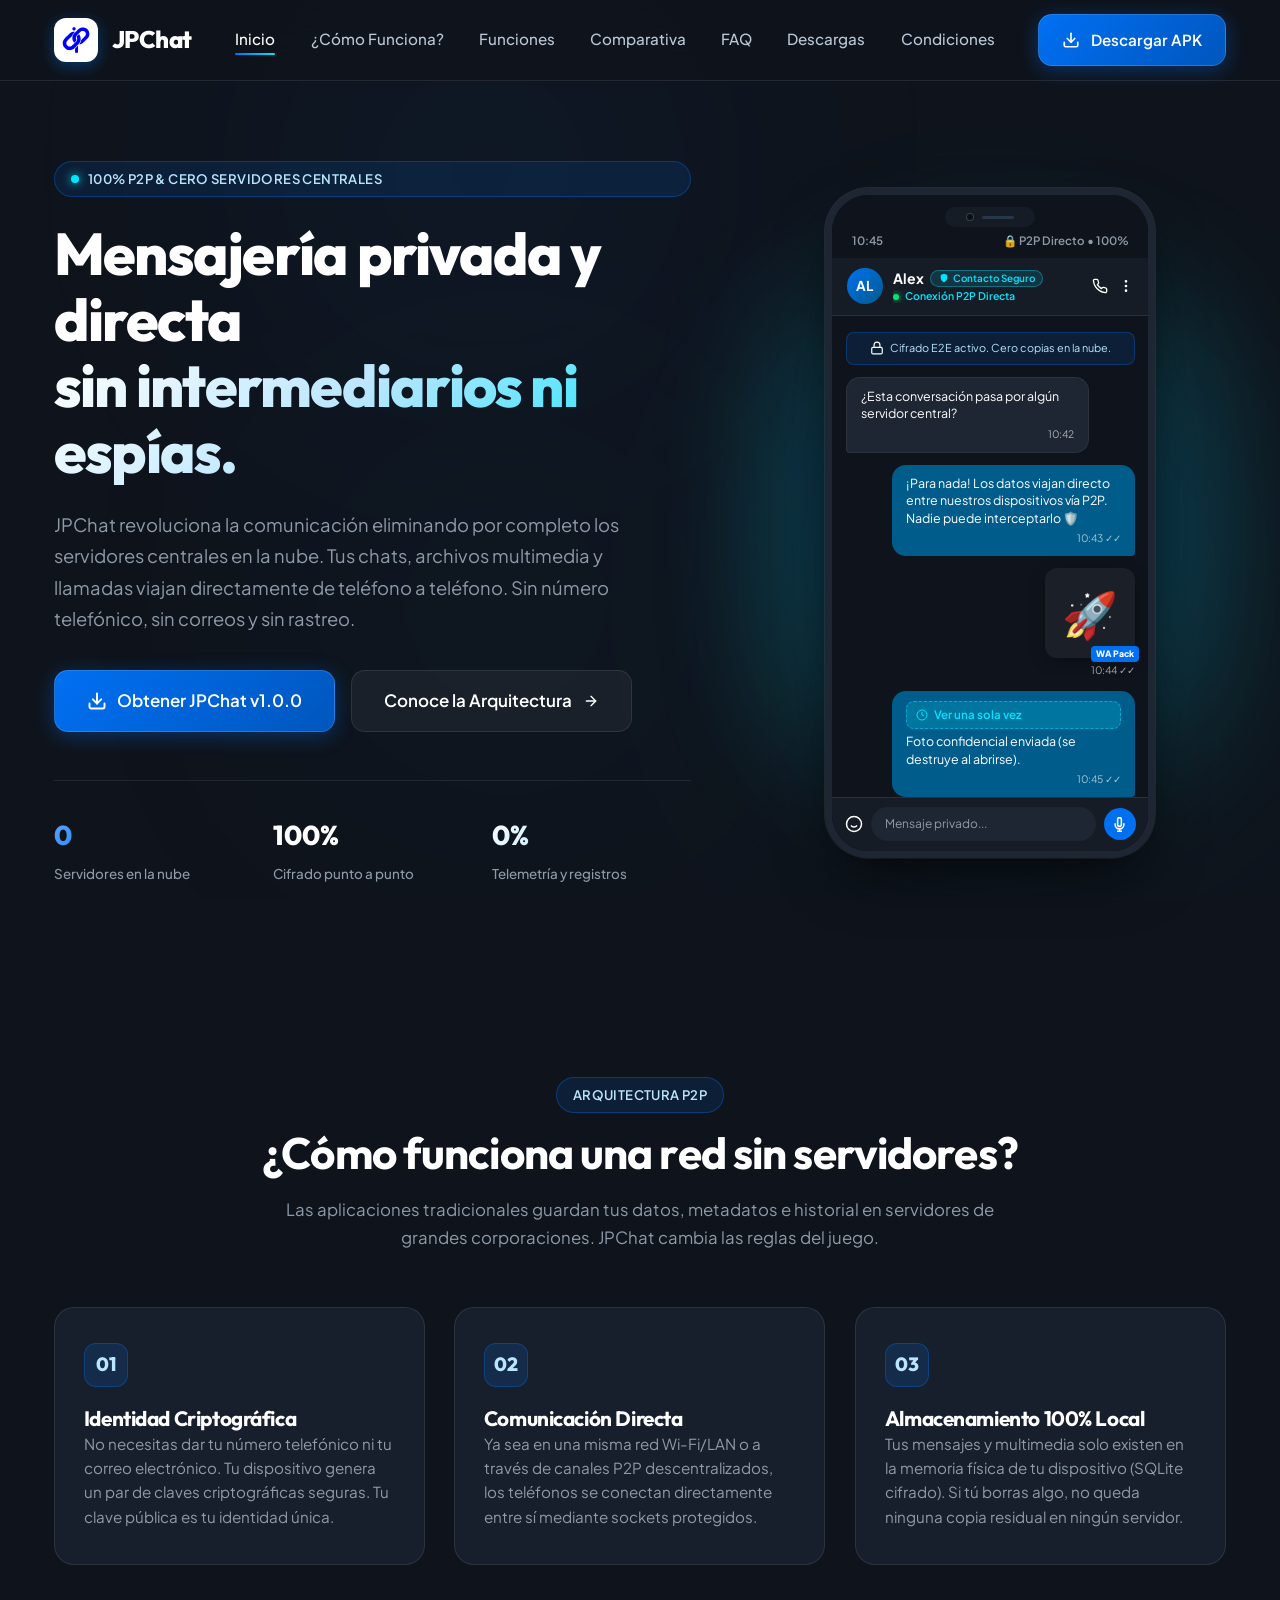
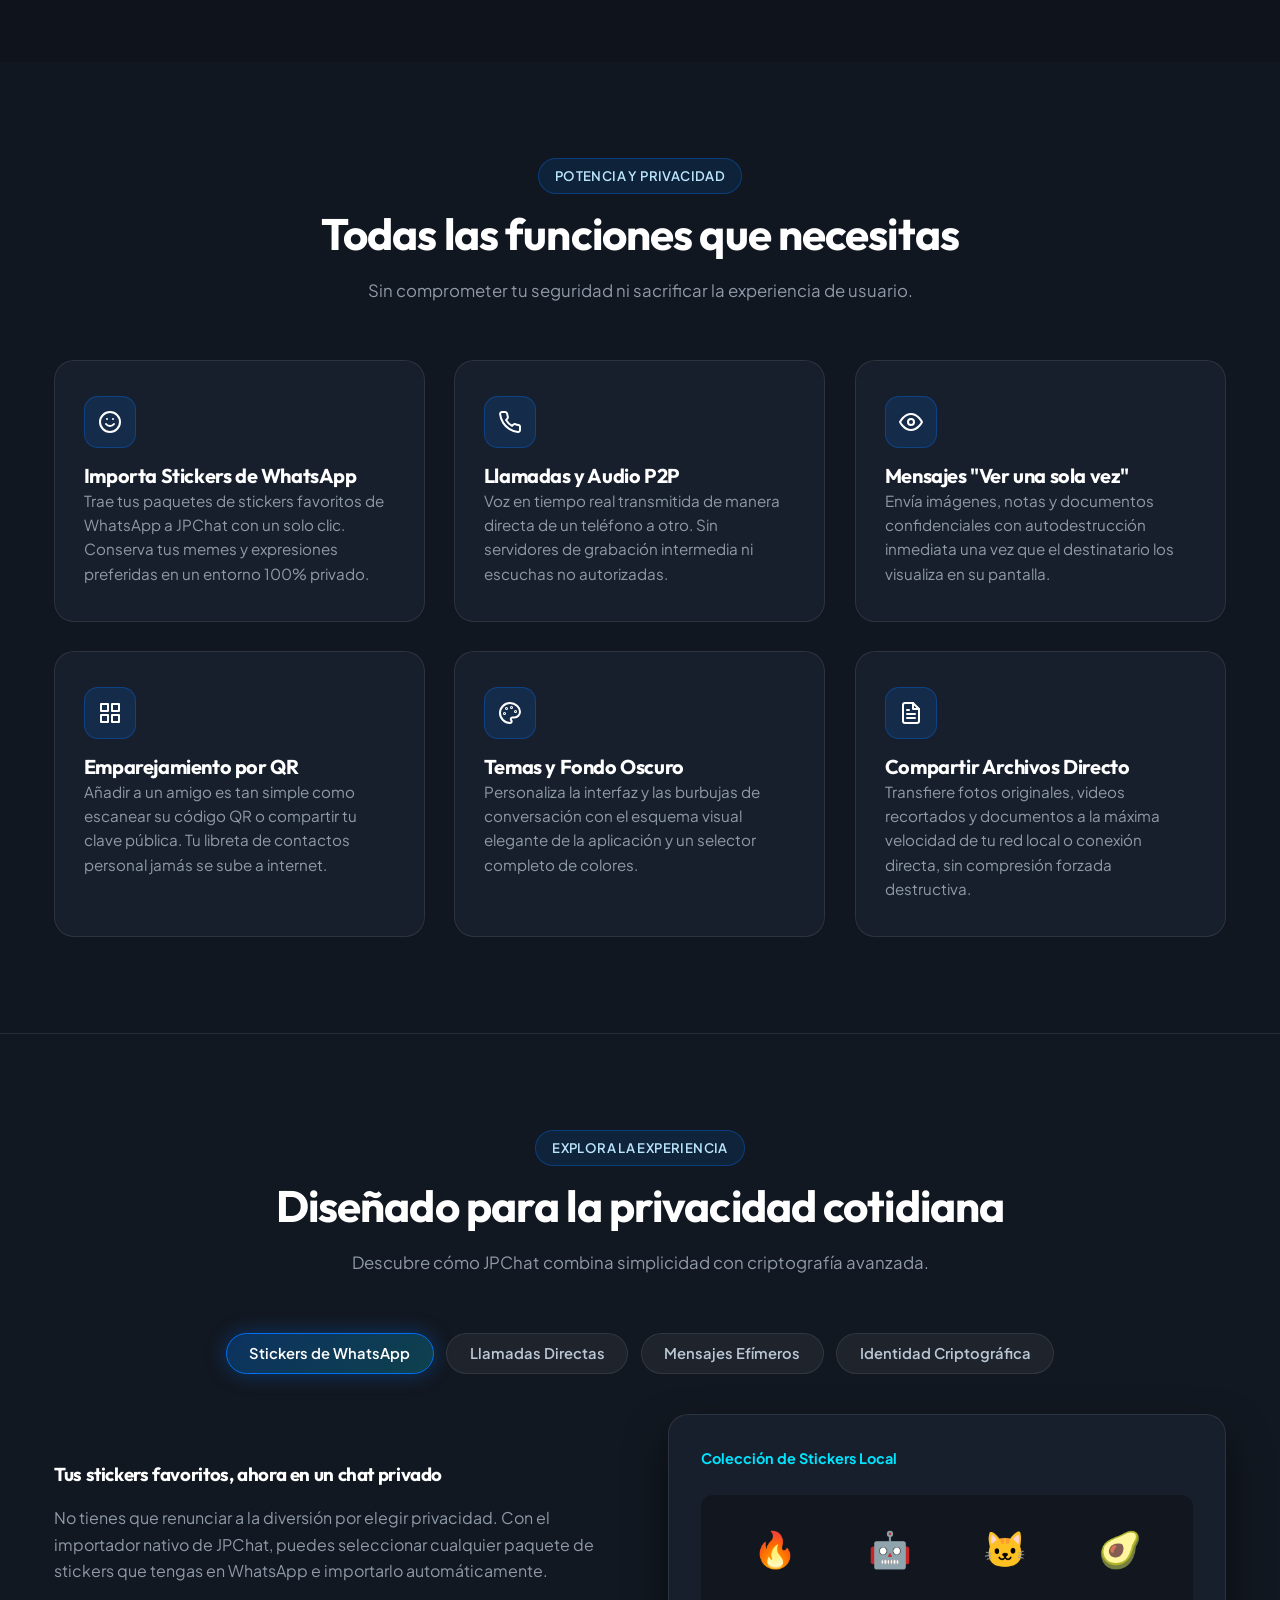
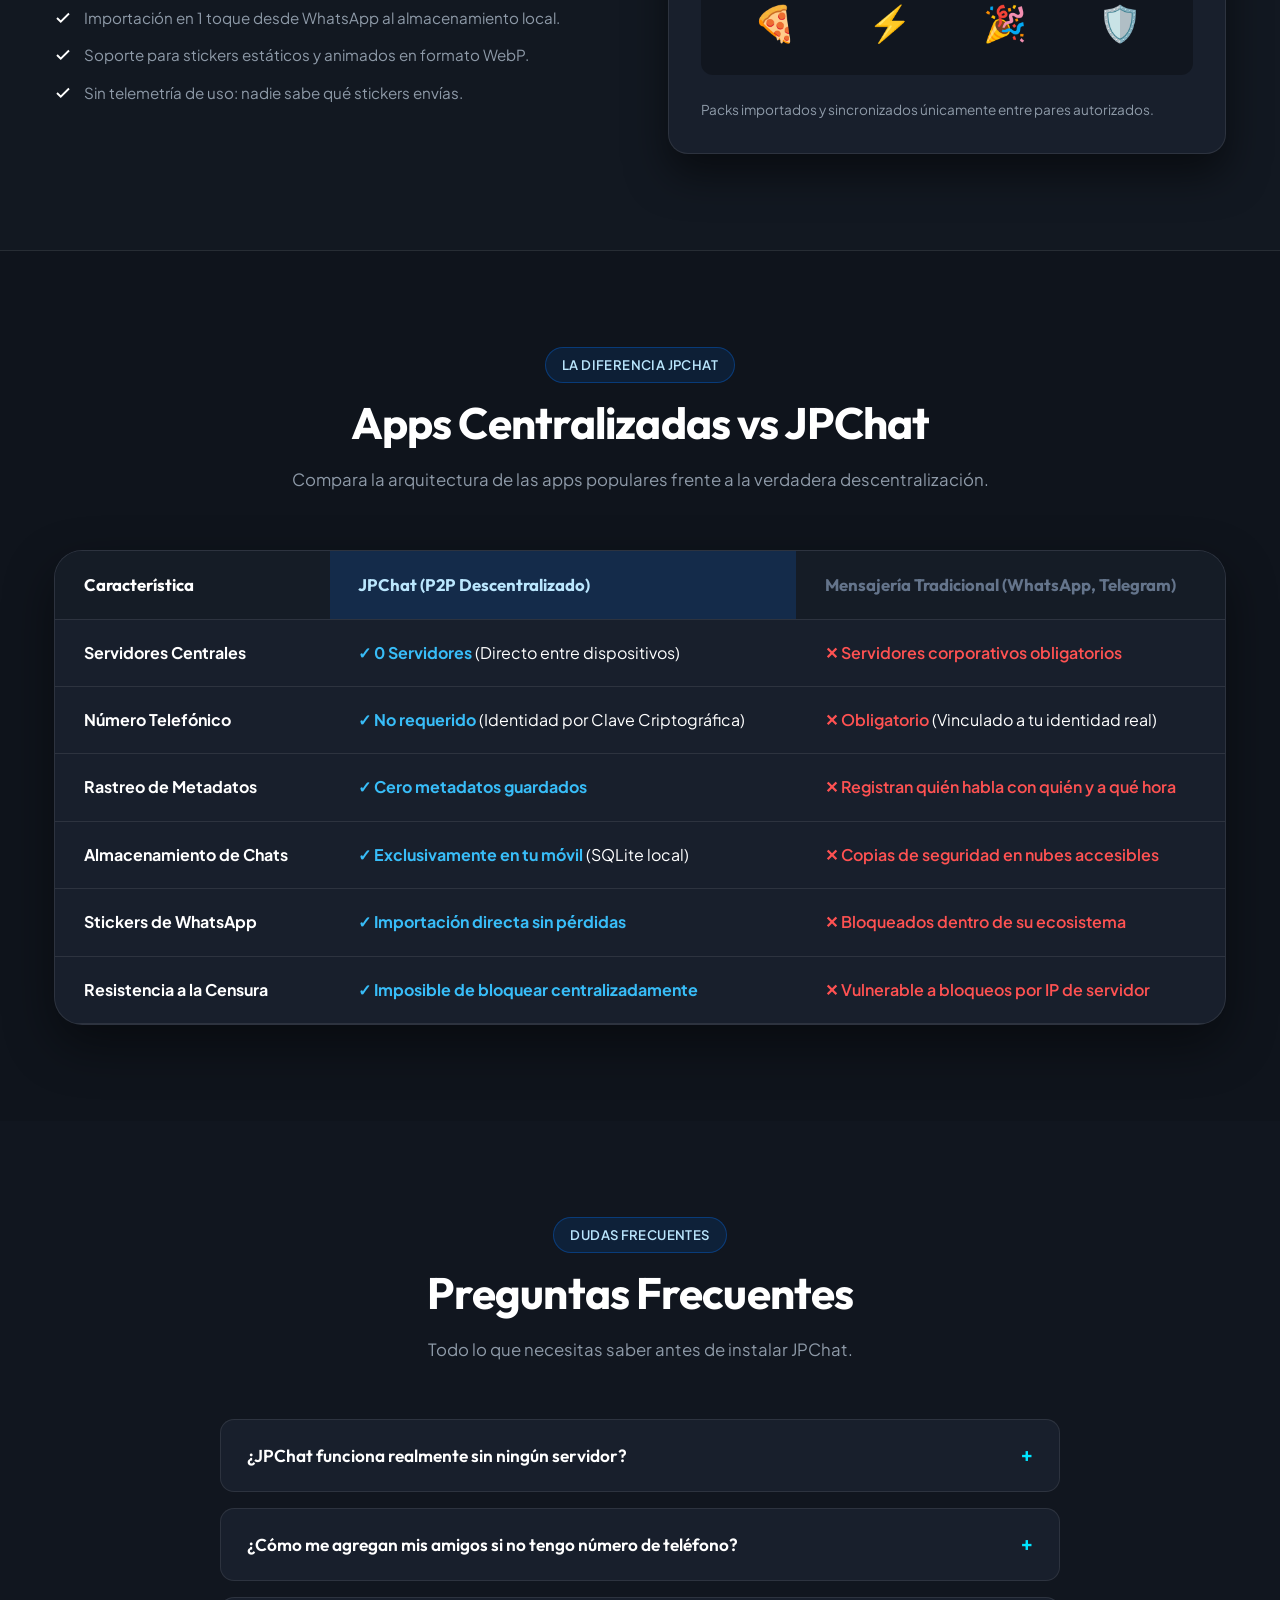
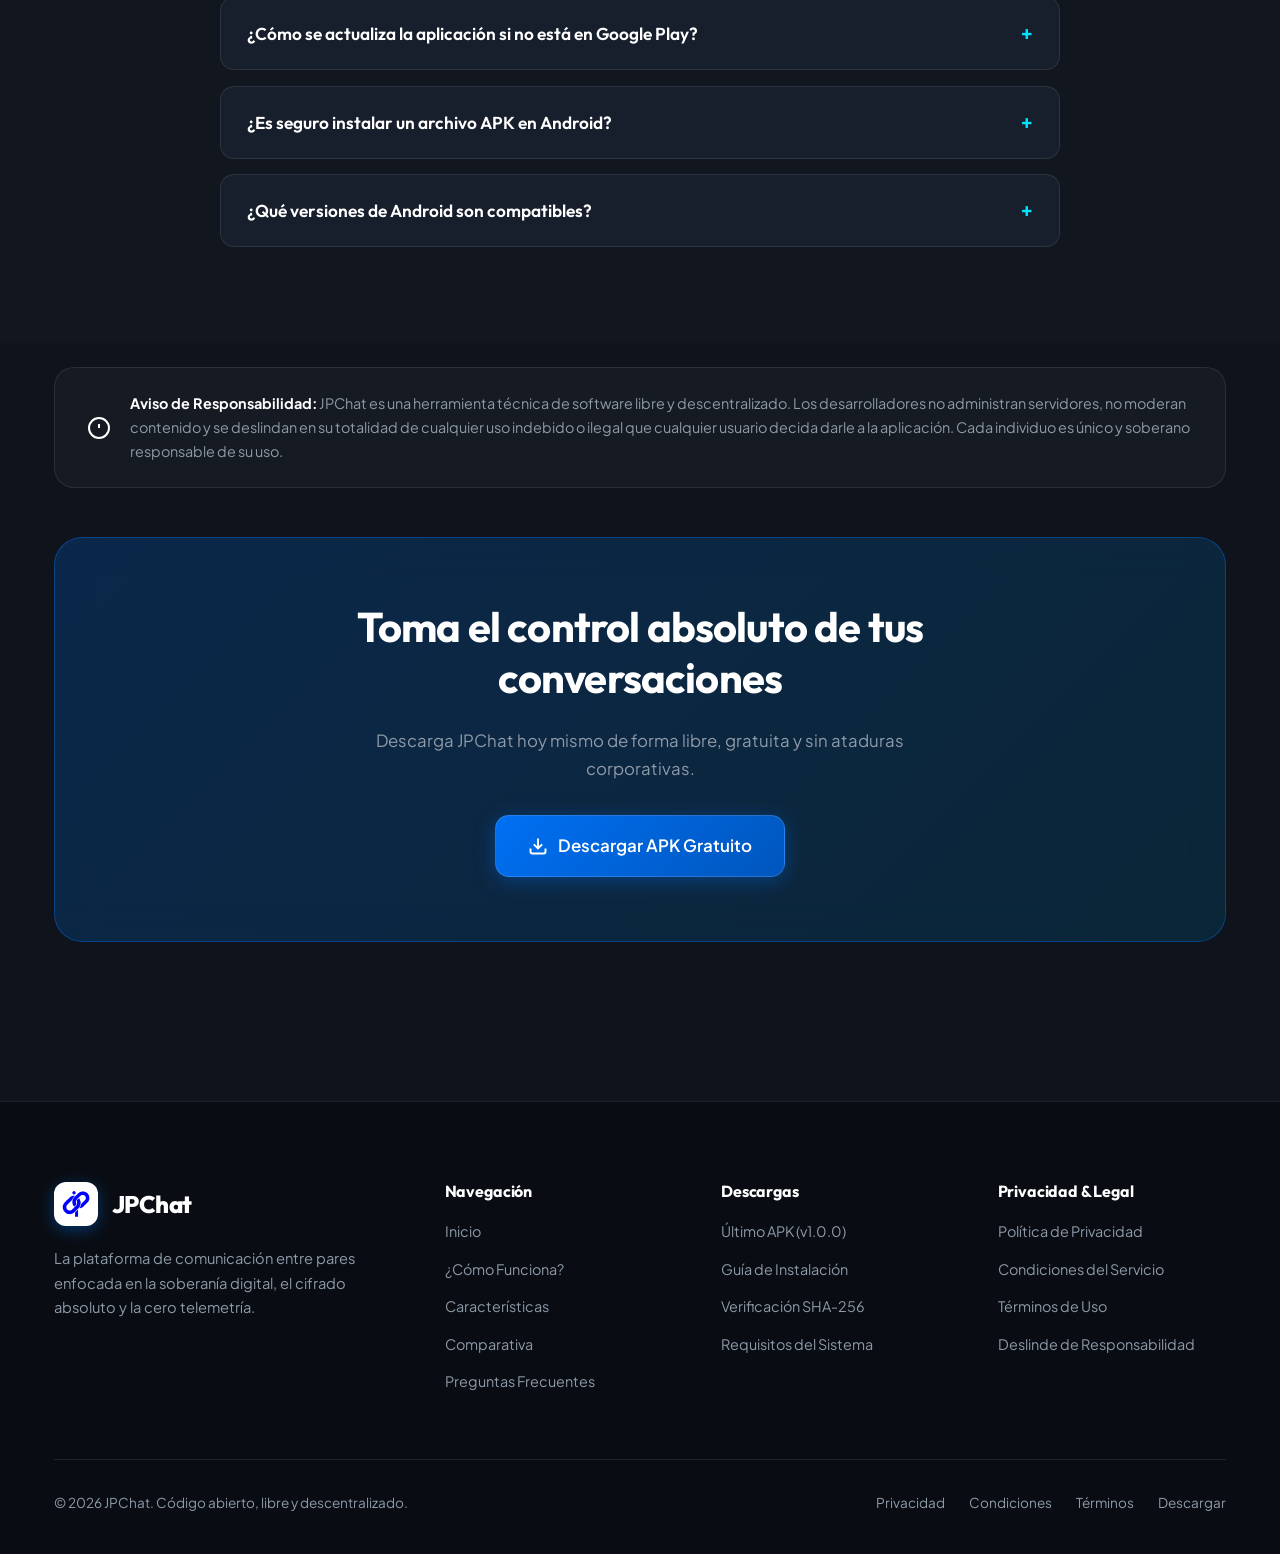
==== commit c10d07eb: "Add files via upload" ====
--- a/index.html
+++ b/index.html
@@ -6,7 +6,7 @@
   <title>JPChat | Mensajería P2P 100% Descentralizada y Privada</title>
   <meta name="description" content="JPChat es la aplicación de mensajería peer-to-peer (P2P) sin servidores centrales. Cifrado de extremo a extremo, llamadas directas, stickers de WhatsApp y máxima privacidad sin número de teléfono.">
   <meta name="theme-color" content="#0F141C">
-  <link rel="stylesheet" href="styles.css?v=3.0">
+  <link rel="stylesheet" href="styles.css?v=3.1">
   <link rel="icon" type="image/svg+xml" href="logo.svg">
   <noscript>
     <style>
@@ -138,12 +138,20 @@
               <div class="phone-peer-avatar">AL</div>
               <div class="phone-peer-info">
                 <div class="phone-peer-name">
-                  <span>Alex (Contacto Seguro)</span>
-                  <svg width="12" height="12" viewBox="0 0 24 24" fill="#00E5FF">
-                    <path d="M12 2L4 5v6.09c0 5.05 3.41 9.76 8 10.91 4.59-1.15 8-5.86 8-10.91V5l-8-3z"></path>
-                  </svg>
+                  <span class="phone-peer-title">Alex</span>
+                  <span class="phone-peer-tag">
+                    <svg width="10" height="10" viewBox="0 0 24 24" fill="#00E5FF">
+                      <path d="M12 2L4 5v6.09c0 5.05 3.41 9.76 8 10.91 4.59-1.15 8-5.86 8-10.91V5l-8-3z"></path>
+                    </svg>
+                    <span class="tag-desktop-text">Contacto Seguro</span>
+                    <span class="tag-mobile-text">Seguro</span>
+                  </span>
                 </div>
-                <div class="phone-p2p-badge">Conexión P2P Directa</div>
+                <div class="phone-p2p-badge">
+                  <span class="phone-online-dot"></span>
+                  <span class="badge-desktop-text">Conexión P2P Directa</span>
+                  <span class="badge-mobile-text">P2P Directo</span>
+                </div>
               </div>
               <div class="phone-app-actions">
                 <svg width="16" height="16" viewBox="0 0 24 24" fill="none" stroke="#FFFFFF" stroke-width="2"><path d="M22 16.92v3a2 2 0 0 1-2.18 2 19.79 19.79 0 0 1-8.63-3.07 19.5 19.5 0 0 1-6-6 19.79 19.79 0 0 1-3.07-8.67A2 2 0 0 1 4.11 2h3a2 2 0 0 1 2 1.72 12.84 12.84 0 0 0 .7 2.81 2 2 0 0 1-.45 2.11L8.09 9.91a16 16 0 0 0 6 6l1.27-1.27a2 2 0 0 1 2.11-.45 12.84 12.84 0 0 0 2.81.7A2 2 0 0 1 22 16.92z"></path></svg>
--- a/styles.css
+++ b/styles.css
@@ -569,16 +569,17 @@
 .phone-app-bar {
   display: flex;
   align-items: center;
-  gap: 0.6rem;
-  padding: 0.65rem 1rem;
+  gap: 0.65rem;
+  padding: 0.65rem 0.9rem;
   background: var(--bg-contrast); /* #161C26 */
   backdrop-filter: blur(12px);
   border-bottom: 1px solid var(--border-subtle);
+  min-height: 52px;
 }
 
 .phone-peer-avatar {
-  width: 34px;
-  height: 34px;
+  width: 36px;
+  height: 36px;
   border-radius: 50%;
   background: linear-gradient(135deg, #0070F3, #005C8A);
   display: flex;
@@ -587,43 +588,99 @@
   font-weight: 700;
   color: #FFFFFF;
   font-size: 0.85rem;
+  flex-shrink: 0;
 }
 
 .phone-peer-info {
   flex: 1;
+  min-width: 0;
+  display: flex;
+  flex-direction: column;
+  gap: 0.2rem;
+  overflow: hidden;
 }
 
 .phone-peer-name {
+  display: flex;
+  align-items: center;
+  gap: 0.38rem;
+  white-space: nowrap;
+  overflow: hidden;
+  text-overflow: ellipsis;
+  line-height: 1.25;
+}
+
+.phone-peer-title {
   font-weight: 700;
   color: #FFFFFF;
-  font-size: 0.85rem;
+  font-size: 0.88rem;
+  white-space: nowrap;
+  flex-shrink: 0;
+}
+
+.phone-peer-tag {
+  display: inline-flex;
+  align-items: center;
+  gap: 0.25rem;
+  font-size: 0.62rem;
+  color: #00E5FF;
+  background: rgba(0, 229, 255, 0.12);
+  border: 1px solid rgba(0, 229, 255, 0.35);
+  border-radius: var(--radius-full);
+  padding: 0.1rem 0.45rem;
+  font-weight: 600;
+  white-space: nowrap;
+  flex-shrink: 0;
+}
+
+.phone-peer-tag svg {
+  flex-shrink: 0;
+}
+
+.tag-mobile-text {
+  display: none;
+}
+
+.tag-desktop-text {
+  display: inline;
+}
+
+.phone-p2p-badge {
+  font-size: 0.66rem;
+  color: #00E5FF;
   display: flex;
   align-items: center;
   gap: 0.35rem;
-}
-
-.phone-p2p-badge {
-  font-size: 0.65rem;
-  color: #00E5FF;
-  display: flex;
-  align-items: center;
-  gap: 0.3rem;
   font-weight: 600;
-}
-
-.phone-p2p-badge::before {
-  content: '';
+  white-space: nowrap;
+  overflow: hidden;
+  text-overflow: ellipsis;
+  line-height: 1.2;
+}
+
+.phone-online-dot {
   width: 6px;
   height: 6px;
   background: #00E676;
   border-radius: 50%;
   box-shadow: 0 0 6px #00E676;
+  flex-shrink: 0;
+}
+
+.badge-mobile-text {
+  display: none;
+}
+
+.badge-desktop-text {
+  display: inline;
 }
 
 .phone-app-actions {
   display: flex;
-  gap: 0.75rem;
-  color: #FFFFFF;
+  align-items: center;
+  gap: 0.65rem;
+  color: #FFFFFF;
+  flex-shrink: 0;
 }
 
 /* Chat Bubbles Area */
@@ -1784,8 +1841,9 @@
     perspective: none;
   }
   .phone-frame {
-    width: 275px;
-    height: 550px;
+    width: 295px;
+    max-width: calc(100vw - 32px);
+    height: 560px;
     border-width: 6px;
     border-radius: 38px;
     box-shadow: 0 16px 40px -10px rgba(0, 0, 0, 0.8), 0 0 0 1px rgba(255, 255, 255, 0.08);
@@ -1807,7 +1865,19 @@
     font-size: 0.68rem;
   }
   .phone-app-bar {
-    padding: 0.5rem 0.8rem;
+    padding: 0.5rem 0.75rem;
+    gap: 0.5rem;
+  }
+  .phone-peer-avatar {
+    width: 34px;
+    height: 34px;
+    font-size: 0.82rem;
+  }
+  .phone-peer-title {
+    font-size: 0.85rem;
+  }
+  .phone-app-actions {
+    gap: 0.5rem;
   }
   .phone-chat-body {
     padding: 0.75rem 0.65rem;
@@ -2229,10 +2299,30 @@
     font-size: 0.72rem;
   }
   .phone-frame {
-    width: 245px;
-    height: 490px;
-    border-width: 5px;
-    border-radius: 32px;
+    width: 285px;
+    max-width: calc(100vw - 28px);
+    height: 540px;
+    border-width: 6px;
+    border-radius: 34px;
+  }
+  .tag-desktop-text {
+    display: none;
+  }
+  .tag-mobile-text {
+    display: inline;
+  }
+  .badge-desktop-text {
+    display: none;
+  }
+  .badge-mobile-text {
+    display: inline;
+  }
+  .phone-peer-title {
+    font-size: 0.82rem;
+  }
+  .phone-peer-tag {
+    font-size: 0.6rem;
+    padding: 0.08rem 0.35rem;
   }
   .p2p-step-card, .feature-box, .install-step-card {
     padding: 1.1rem 0.9rem;
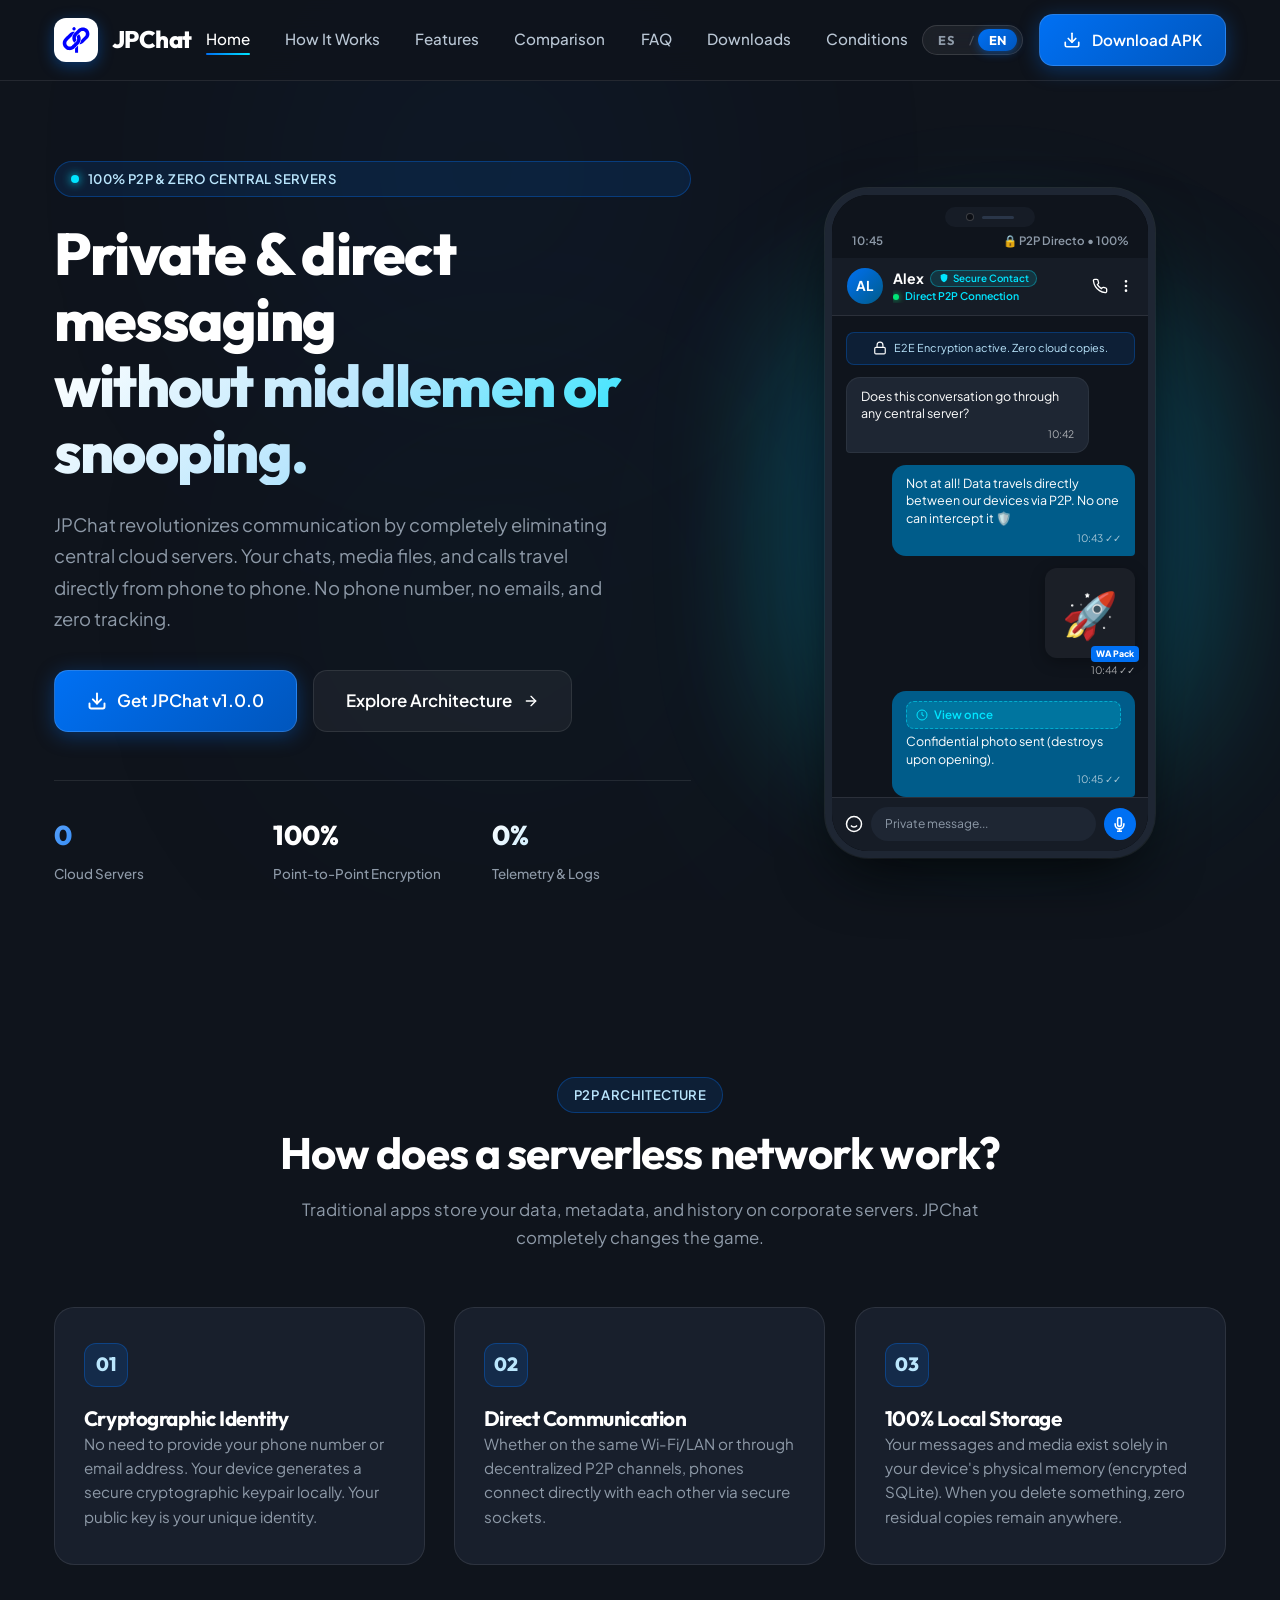
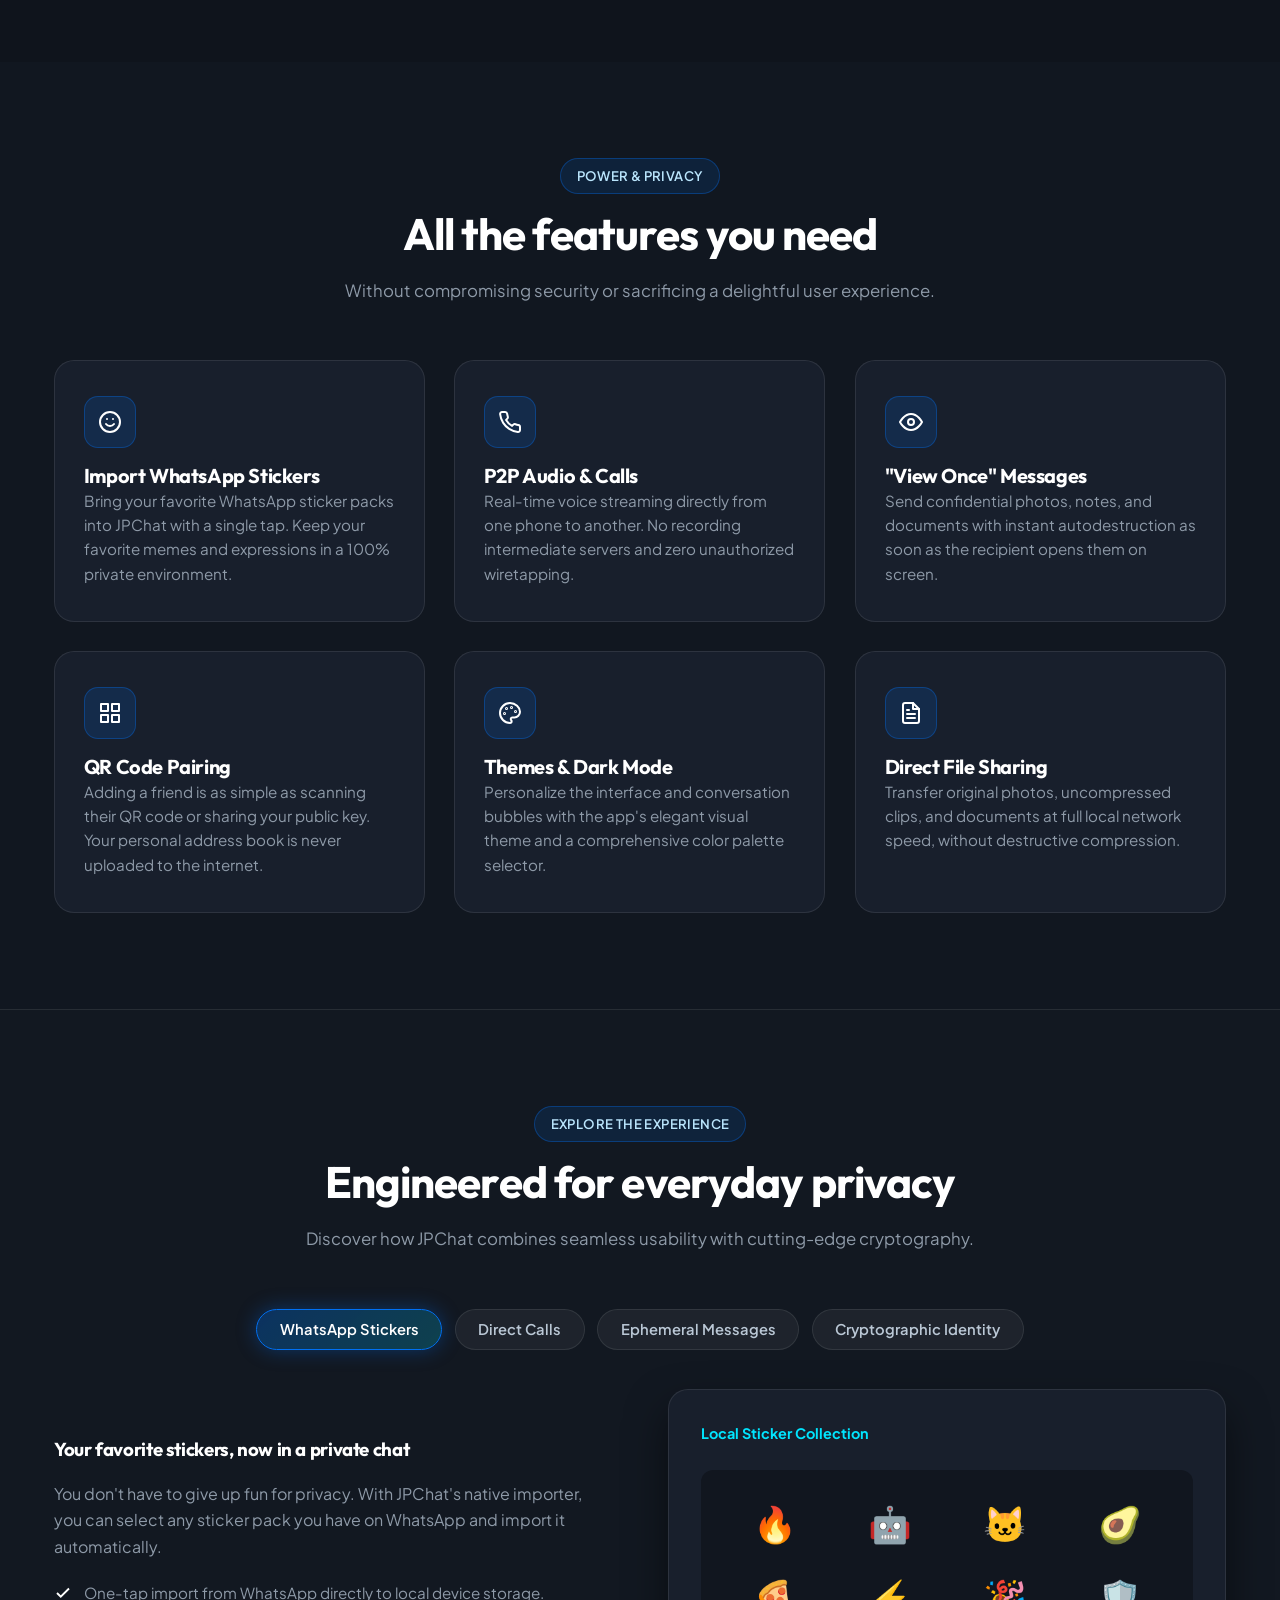
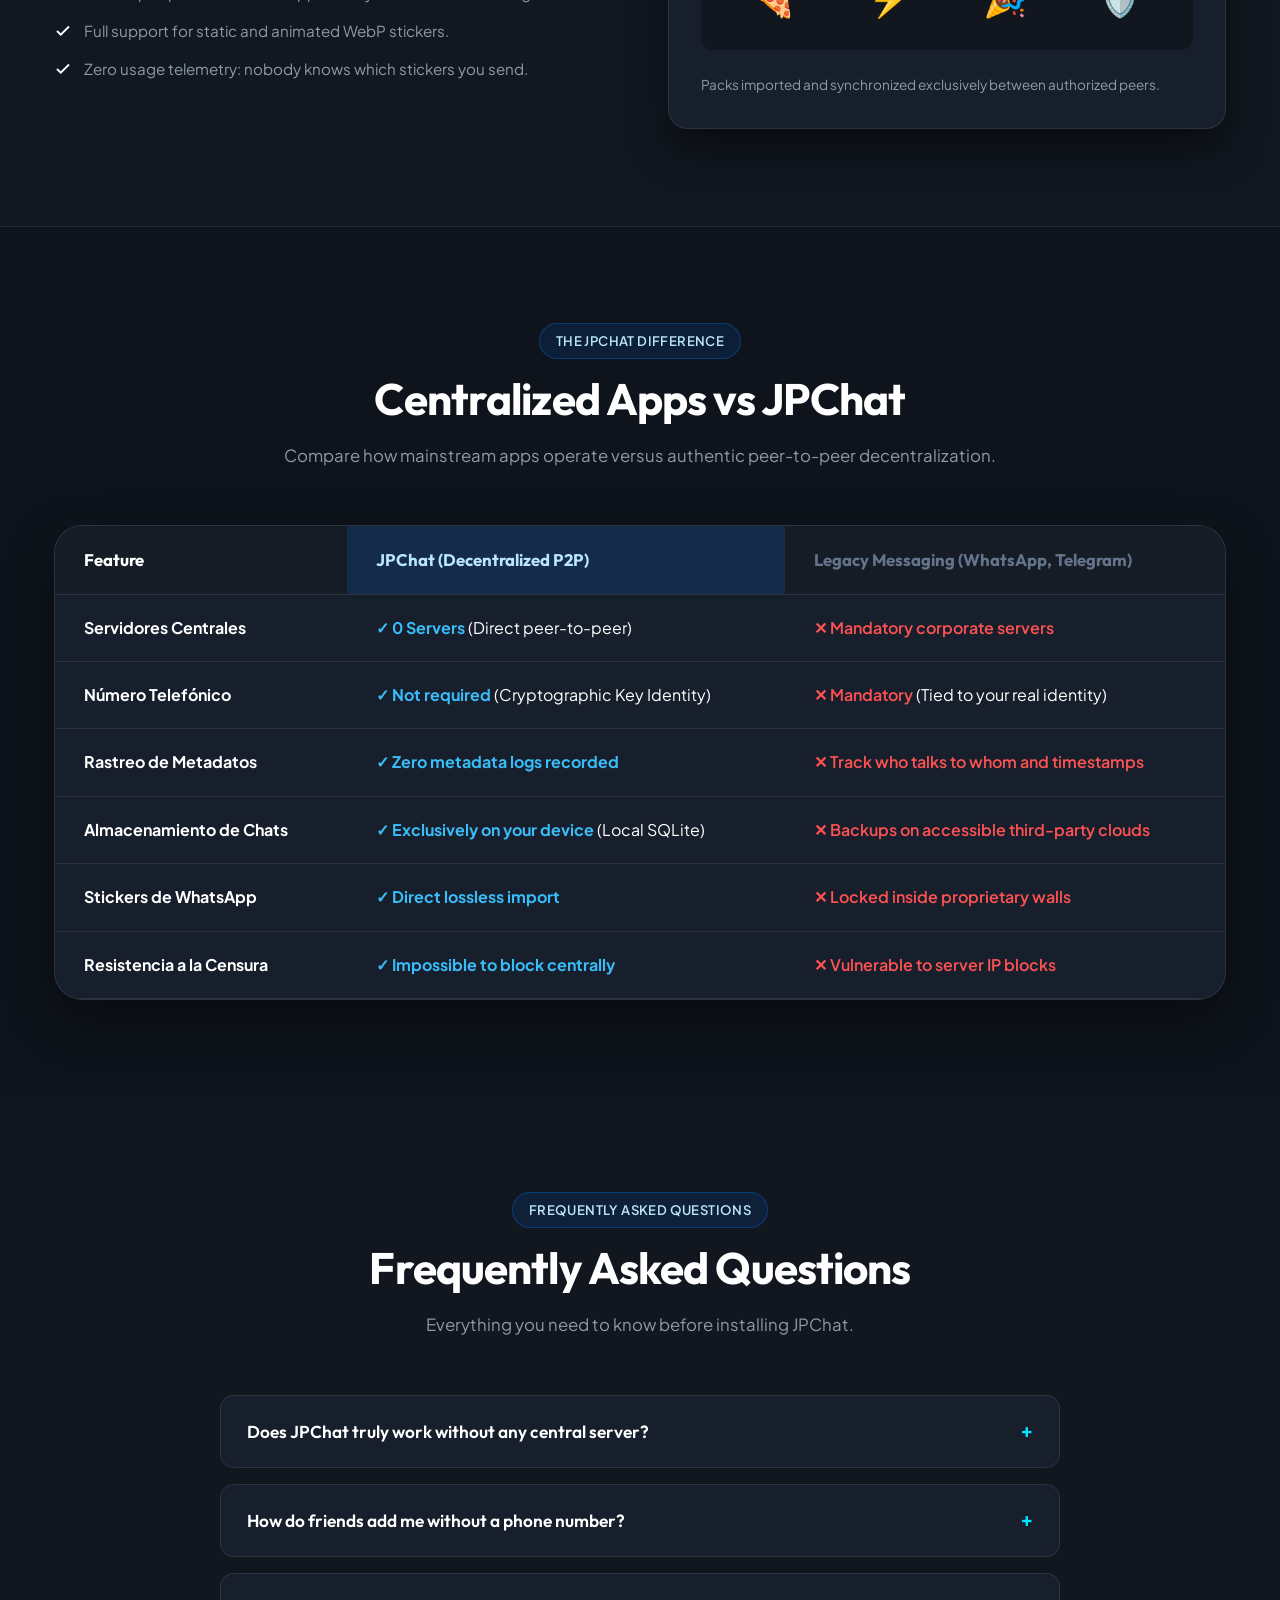
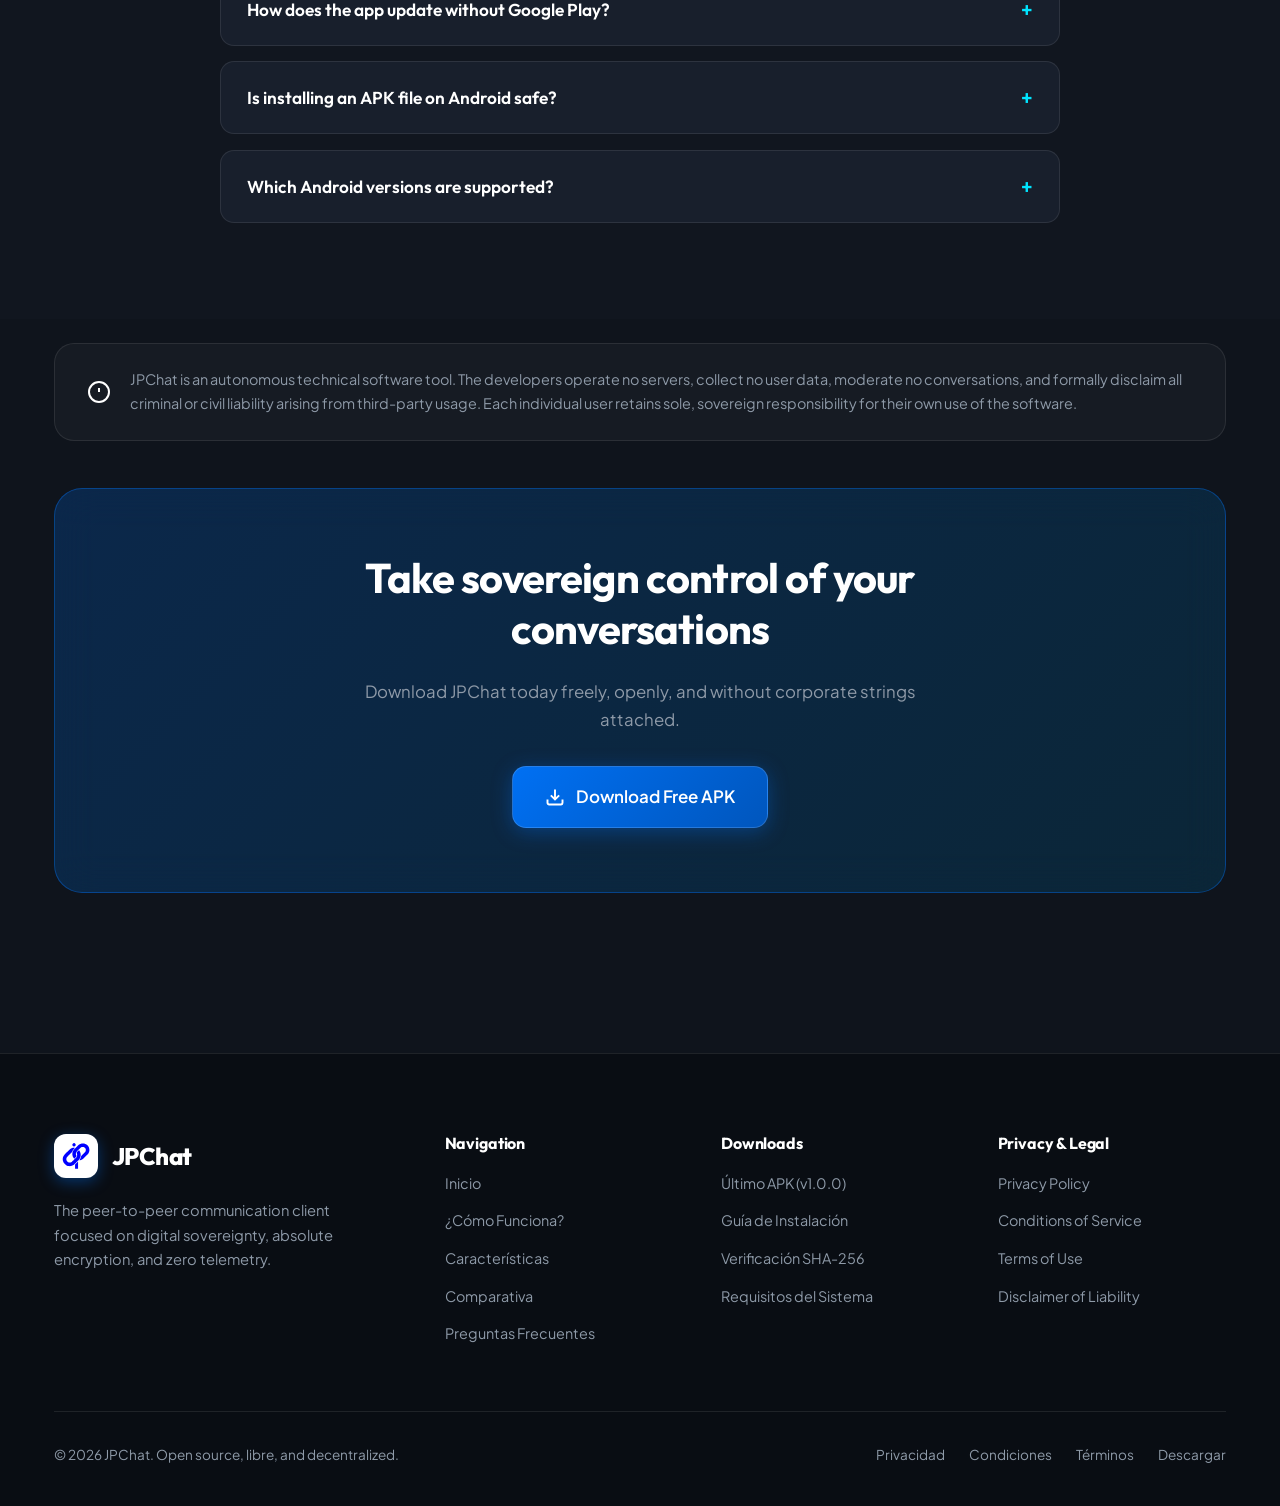
==== commit 93949aaf: "Add files via upload" ====
--- a/index.html
+++ b/index.html
@@ -39,24 +39,36 @@
 
       <nav>
         <ul class="nav-menu">
-          <li><a href="#inicio" class="nav-link active">Inicio</a></li>
-          <li><a href="#como-funciona" class="nav-link">¿Cómo Funciona?</a></li>
-          <li><a href="#caracteristicas" class="nav-link">Funciones</a></li>
-          <li><a href="#comparativa" class="nav-link">Comparativa</a></li>
-          <li><a href="#faq" class="nav-link">FAQ</a></li>
-          <li><a href="descargas.html" class="nav-link">Descargas</a></li>
-          <li><a href="condiciones.html" class="nav-link">Condiciones</a></li>
+          <li><a href="#inicio" class="nav-link active" data-i18n="nav.home">Inicio</a></li>
+          <li><a href="#como-funciona" class="nav-link" data-i18n="nav.how_it_works">¿Cómo Funciona?</a></li>
+          <li><a href="#caracteristicas" class="nav-link" data-i18n="nav.features">Funciones</a></li>
+          <li><a href="#comparativa" class="nav-link" data-i18n="nav.comparison">Comparativa</a></li>
+          <li><a href="#faq" class="nav-link" data-i18n="nav.faq">FAQ</a></li>
+          <li><a href="descargas.html" class="nav-link" data-i18n="nav.downloads">Descargas</a></li>
+          <li><a href="condiciones.html" class="nav-link" data-i18n="nav.conditions">Condiciones</a></li>
+          <li class="mobile-lang-item">
+            <div class="lang-switcher" role="group" aria-label="Idioma">
+              <button type="button" class="lang-btn active" data-lang="es">ES</button>
+              <span class="lang-divider">/</span>
+              <button type="button" class="lang-btn" data-lang="en">EN</button>
+            </div>
+          </li>
         </ul>
       </nav>
 
       <div class="nav-actions">
+        <div class="lang-switcher" role="group" aria-label="Selector de idioma">
+          <button type="button" class="lang-btn active" data-lang="es">ES</button>
+          <span class="lang-divider">/</span>
+          <button type="button" class="lang-btn" data-lang="en">EN</button>
+        </div>
         <a href="descargas.html" class="btn btn-primary" id="headerDownloadBtn">
           <svg width="18" height="18" viewBox="0 0 24 24" fill="none" stroke="#FFFFFF" stroke-width="2.2" stroke-linecap="round" stroke-linejoin="round">
             <path d="M21 15v4a2 2 0 0 1-2 2H5a2 2 0 0 1-2-2v-4"></path>
             <polyline points="7 10 12 15 17 10"></polyline>
             <line x1="12" y1="15" x2="12" y2="3"></line>
           </svg>
-          <span>Descargar APK</span>
+          <span data-i18n="nav.download_apk">Descargar APK</span>
         </a>
         <button class="mobile-toggle" aria-label="Abrir Menú" aria-expanded="false">&#9776;</button>
       </div>
@@ -71,15 +83,15 @@
       <div class="hero-content">
         <div class="badge-tag reveal delay-1">
           <span class="pulse-dot"></span>
-          <span>100% P2P & Cero Servidores Centrales</span>
-        </div>
-
-        <h1 class="hero-title reveal delay-2">
+          <span data-i18n="hero.badge">100% P2P & Cero Servidores Centrales</span>
+        </div>
+
+        <h1 class="hero-title reveal delay-2" data-i18n="hero.title">
           Mensajería privada y directa <br>
           <span class="text-gradient">sin intermediarios ni espías.</span>
         </h1>
 
-        <p class="hero-description reveal delay-3">
+        <p class="hero-description reveal delay-3" data-i18n="hero.description">
           JPChat revoluciona la comunicación eliminando por completo los servidores centrales en la nube. Tus chats, archivos multimedia y llamadas viajan directamente de teléfono a teléfono. Sin número telefónico, sin correos y sin rastreo.
         </p>
 
@@ -90,10 +102,10 @@
               <polyline points="7 10 12 15 17 10"></polyline>
               <line x1="12" y1="15" x2="12" y2="3"></line>
             </svg>
-            <span>Obtener JPChat v1.0.0</span>
+            <span data-i18n="hero.btn_download">Obtener JPChat v1.0.0</span>
           </a>
           <a href="#como-funciona" class="btn btn-secondary btn-lg">
-            <span>Conoce la Arquitectura</span>
+            <span data-i18n="hero.btn_architecture">Conoce la Arquitectura</span>
             <svg width="16" height="16" viewBox="0 0 24 24" fill="none" stroke="#FFFFFF" stroke-width="2" stroke-linecap="round" stroke-linejoin="round">
               <line x1="5" y1="12" x2="19" y2="12"></line>
               <polyline points="12 5 19 12 12 19"></polyline>
@@ -104,15 +116,15 @@
         <div class="hero-highlights reveal delay-5">
           <div class="highlight-item">
             <span class="highlight-value text-gradient-blue">0</span>
-            <span class="highlight-label">Servidores en la nube</span>
+            <span class="highlight-label" data-i18n="hero.stat1_label">Servidores en la nube</span>
           </div>
           <div class="highlight-item">
             <span class="highlight-value">100%</span>
-            <span class="highlight-label">Cifrado punto a punto</span>
+            <span class="highlight-label" data-i18n="hero.stat2_label">Cifrado punto a punto</span>
           </div>
           <div class="highlight-item">
             <span class="highlight-value text-gradient">0%</span>
-            <span class="highlight-label">Telemetría y registros</span>
+            <span class="highlight-label" data-i18n="hero.stat3_label">Telemetría y registros</span>
           </div>
         </div>
       </div>
@@ -143,14 +155,14 @@
                     <svg width="10" height="10" viewBox="0 0 24 24" fill="#00E5FF">
                       <path d="M12 2L4 5v6.09c0 5.05 3.41 9.76 8 10.91 4.59-1.15 8-5.86 8-10.91V5l-8-3z"></path>
                     </svg>
-                    <span class="tag-desktop-text">Contacto Seguro</span>
-                    <span class="tag-mobile-text">Seguro</span>
+                    <span class="tag-desktop-text" data-i18n="mockup.tag_desktop">Contacto Seguro</span>
+                    <span class="tag-mobile-text" data-i18n="mockup.tag_mobile">Seguro</span>
                   </span>
                 </div>
                 <div class="phone-p2p-badge">
                   <span class="phone-online-dot"></span>
-                  <span class="badge-desktop-text">Conexión P2P Directa</span>
-                  <span class="badge-mobile-text">P2P Directo</span>
+                  <span class="badge-desktop-text" data-i18n="mockup.badge_desktop">Conexión P2P Directa</span>
+                  <span class="badge-mobile-text" data-i18n="mockup.badge_mobile">P2P Directo</span>
                 </div>
               </div>
               <div class="phone-app-actions">
@@ -163,18 +175,18 @@
             <div class="phone-chat-body">
               <div class="chat-security-banner">
                 <svg width="14" height="14" viewBox="0 0 24 24" fill="none" stroke="#FFFFFF" stroke-width="2"><rect x="3" y="11" width="18" height="11" rx="2" ry="2"></rect><path d="M7 11V7a5 5 0 0 1 10 0v4"></path></svg>
-                <span>Cifrado E2E activo. Cero copias en la nube.</span>
+                <span data-i18n="mockup.security_banner">Cifrado E2E activo. Cero copias en la nube.</span>
               </div>
 
               <!-- Incoming Message (#1E2633) -->
               <div class="chat-bubble incoming">
-                <span>¿Esta conversación pasa por algún servidor central?</span>
+                <span data-i18n="mockup.incoming_msg">¿Esta conversación pasa por algún servidor central?</span>
                 <span class="chat-time">10:42</span>
               </div>
 
               <!-- Outgoing Message (#005C8A) -->
               <div class="chat-bubble outgoing">
-                <span>¡Para nada! Los datos viajan directo entre nuestros dispositivos vía P2P. Nadie puede interceptarlo 🛡️</span>
+                <span data-i18n="mockup.outgoing_msg">¡Para nada! Los datos viajan directo entre nuestros dispositivos vía P2P. Nadie puede interceptarlo 🛡️</span>
                 <span class="chat-time">10:43 ✓✓</span>
               </div>
 
@@ -191,9 +203,9 @@
               <div class="chat-bubble outgoing">
                 <div class="ephemeral-badge">
                   <svg width="12" height="12" viewBox="0 0 24 24" fill="none" stroke="#00E5FF" stroke-width="2"><circle cx="12" cy="12" r="10"></circle><polyline points="12 6 12 12 16 14"></polyline></svg>
-                  <span>Ver una sola vez</span>
+                  <span data-i18n="mockup.view_once_tag">Ver una sola vez</span>
                 </div>
-                <span>Foto confidencial enviada (se destruye al abrirse).</span>
+                <span data-i18n="mockup.view_once_msg">Foto confidencial enviada (se destruye al abrirse).</span>
                 <span class="chat-time">10:45 ✓✓</span>
               </div>
             </div>
@@ -201,7 +213,7 @@
             <!-- Chat Bottom Input Bar -->
             <div class="phone-chat-input-bar">
               <svg width="18" height="18" viewBox="0 0 24 24" fill="none" stroke="#FFFFFF" stroke-width="2"><circle cx="12" cy="12" r="10"></circle><path d="M8 14s1.5 2 4 2 4-2 4-2"></path><line x1="9" y1="9" x2="9.01" y2="9"></line><line x1="15" y1="9" x2="15.01" y2="9"></line></svg>
-              <div class="chat-input-fake">Mensaje privado...</div>
+              <div class="chat-input-fake" data-i18n="mockup.input_placeholder">Mensaje privado...</div>
               <div class="chat-mic-btn">
                 <svg width="15" height="15" viewBox="0 0 24 24" fill="none" stroke="#FFFFFF" stroke-width="2.5"><path d="M12 1a3 3 0 0 0-3 3v8a3 3 0 0 0 6 0V4a3 3 0 0 0-3-3z"></path><path d="M19 10v2a7 7 0 0 1-14 0v-2"></path><line x1="12" y1="19" x2="12" y2="23"></line><line x1="8" y1="23" x2="16" y2="23"></line></svg>
               </div>
@@ -218,17 +230,17 @@
   <section class="section" id="como-funciona">
     <div class="container">
       <div class="section-header reveal">
-        <span class="badge-tag section-tag">Arquitectura P2P</span>
-        <h2 class="section-title">¿Cómo funciona una red sin servidores?</h2>
-        <p class="section-subtitle">Las aplicaciones tradicionales guardan tus datos, metadatos e historial en servidores de grandes corporaciones. JPChat cambia las reglas del juego.</p>
+        <span class="badge-tag section-tag" data-i18n="flow.tag">Arquitectura P2P</span>
+        <h2 class="section-title" data-i18n="flow.title">¿Cómo funciona una red sin servidores?</h2>
+        <p class="section-subtitle" data-i18n="flow.subtitle">Las aplicaciones tradicionales guardan tus datos, metadatos e historial en servidores de grandes corporaciones. JPChat cambia las reglas del juego.</p>
       </div>
 
       <div class="p2p-flow-grid">
         <div class="p2p-step-card reveal delay-1">
           <div class="card-step-num">01</div>
           <div class="p2p-step-content">
-            <h3 class="p2p-step-title">Identidad Criptográfica</h3>
-            <p class="p2p-step-desc">
+            <h3 class="p2p-step-title" data-i18n="flow.step1_title">Identidad Criptográfica</h3>
+            <p class="p2p-step-desc" data-i18n="flow.step1_desc">
               No necesitas dar tu número telefónico ni tu correo electrónico. Tu dispositivo genera un par de claves criptográficas seguras. Tu clave pública es tu identidad única.
             </p>
           </div>
@@ -237,8 +249,8 @@
         <div class="p2p-step-card reveal delay-2">
           <div class="card-step-num">02</div>
           <div class="p2p-step-content">
-            <h3 class="p2p-step-title">Comunicación Directa</h3>
-            <p class="p2p-step-desc">
+            <h3 class="p2p-step-title" data-i18n="flow.step2_title">Comunicación Directa</h3>
+            <p class="p2p-step-desc" data-i18n="flow.step2_desc">
               Ya sea en una misma red Wi-Fi/LAN o a través de canales P2P descentralizados, los teléfonos se conectan directamente entre sí mediante sockets protegidos.
             </p>
           </div>
@@ -247,8 +259,8 @@
         <div class="p2p-step-card reveal delay-3">
           <div class="card-step-num">03</div>
           <div class="p2p-step-content">
-            <h3 class="p2p-step-title">Almacenamiento 100% Local</h3>
-            <p class="p2p-step-desc">
+            <h3 class="p2p-step-title" data-i18n="flow.step3_title">Almacenamiento 100% Local</h3>
+            <p class="p2p-step-desc" data-i18n="flow.step3_desc">
               Tus mensajes y multimedia solo existen en la memoria física de tu dispositivo (SQLite cifrado). Si tú borras algo, no queda ninguna copia residual en ningún servidor.
             </p>
           </div>
@@ -261,9 +273,9 @@
   <section class="section" id="caracteristicas" style="background: rgba(22, 28, 38, 0.4);">
     <div class="container">
       <div class="section-header reveal">
-        <span class="badge-tag section-tag">Potencia y Privacidad</span>
-        <h2 class="section-title">Todas las funciones que necesitas</h2>
-        <p class="section-subtitle">Sin comprometer tu seguridad ni sacrificar la experiencia de usuario.</p>
+        <span class="badge-tag section-tag" data-i18n="features.tag">Potencia y Privacidad</span>
+        <h2 class="section-title" data-i18n="features.title">Todas las funciones que necesitas</h2>
+        <p class="section-subtitle" data-i18n="features.subtitle">Sin comprometer tu seguridad ni sacrificar la experiencia de usuario.</p>
       </div>
 
       <div class="features-grid">
@@ -279,8 +291,8 @@
             </svg>
           </div>
           <div class="feature-content">
-            <h3 class="feature-title">Importa Stickers de WhatsApp</h3>
-            <p class="feature-desc">
+            <h3 class="feature-title" data-i18n="features.f1_title">Importa Stickers de WhatsApp</h3>
+            <p class="feature-desc" data-i18n="features.f1_desc">
               Trae tus paquetes de stickers favoritos de WhatsApp a JPChat con un solo clic. Conserva tus memes y expresiones preferidas en un entorno 100% privado.
             </p>
           </div>
@@ -294,8 +306,8 @@
             </svg>
           </div>
           <div class="feature-content">
-            <h3 class="feature-title">Llamadas y Audio P2P</h3>
-            <p class="feature-desc">
+            <h3 class="feature-title" data-i18n="features.f2_title">Llamadas y Audio P2P</h3>
+            <p class="feature-desc" data-i18n="features.f2_desc">
               Voz en tiempo real transmitida de manera directa de un teléfono a otro. Sin servidores de grabación intermedia ni escuchas no autorizadas.
             </p>
           </div>
@@ -310,8 +322,8 @@
             </svg>
           </div>
           <div class="feature-content">
-            <h3 class="feature-title">Mensajes "Ver una sola vez"</h3>
-            <p class="feature-desc">
+            <h3 class="feature-title" data-i18n="features.f3_title">Mensajes "Ver una sola vez"</h3>
+            <p class="feature-desc" data-i18n="features.f3_desc">
               Envía imágenes, notas y documentos confidenciales con autodestrucción inmediata una vez que el destinatario los visualiza en su pantalla.
             </p>
           </div>
@@ -328,8 +340,8 @@
             </svg>
           </div>
           <div class="feature-content">
-            <h3 class="feature-title">Emparejamiento por QR</h3>
-            <p class="feature-desc">
+            <h3 class="feature-title" data-i18n="features.f4_title">Emparejamiento por QR</h3>
+            <p class="feature-desc" data-i18n="features.f4_desc">
               Añadir a un amigo es tan simple como escanear su código QR o compartir tu clave pública. Tu libreta de contactos personal jamás se sube a internet.
             </p>
           </div>
@@ -347,8 +359,8 @@
             </svg>
           </div>
           <div class="feature-content">
-            <h3 class="feature-title">Temas y Fondo Oscuro</h3>
-            <p class="feature-desc">
+            <h3 class="feature-title" data-i18n="features.f5_title">Temas y Fondo Oscuro</h3>
+            <p class="feature-desc" data-i18n="features.f5_desc">
               Personaliza la interfaz y las burbujas de conversación con el esquema visual elegante de la aplicación y un selector completo de colores.
             </p>
           </div>
@@ -366,8 +378,8 @@
             </svg>
           </div>
           <div class="feature-content">
-            <h3 class="feature-title">Compartir Archivos Directo</h3>
-            <p class="feature-desc">
+            <h3 class="feature-title" data-i18n="features.f6_title">Compartir Archivos Directo</h3>
+            <p class="feature-desc" data-i18n="features.f6_desc">
               Transfiere fotos originales, videos recortados y documentos a la máxima velocidad de tu red local o conexión directa, sin compresión forzada destructiva.
             </p>
           </div>
@@ -381,42 +393,42 @@
   <section class="section tabs-section">
     <div class="container">
       <div class="section-header reveal">
-        <span class="badge-tag section-tag">Explora la Experiencia</span>
-        <h2 class="section-title">Diseñado para la privacidad cotidiana</h2>
-        <p class="section-subtitle">Descubre cómo JPChat combina simplicidad con criptografía avanzada.</p>
+        <span class="badge-tag section-tag" data-i18n="tabs.tag">Explora la Experiencia</span>
+        <h2 class="section-title" data-i18n="tabs.title">Diseñado para la privacidad cotidiana</h2>
+        <p class="section-subtitle" data-i18n="tabs.subtitle">Descubre cómo JPChat combina simplicidad con criptografía avanzada.</p>
       </div>
 
       <div class="tabs-nav reveal delay-1">
-        <button class="tab-btn active" data-tab="tab-stickers">Stickers de WhatsApp</button>
-        <button class="tab-btn" data-tab="tab-llamadas">Llamadas Directas</button>
-        <button class="tab-btn" data-tab="tab-efimero">Mensajes Efímeros</button>
-        <button class="tab-btn" data-tab="tab-identidad">Identidad Criptográfica</button>
+        <button class="tab-btn active" data-tab="tab-stickers" data-i18n="tabs.btn_stickers">Stickers de WhatsApp</button>
+        <button class="tab-btn" data-tab="tab-llamadas" data-i18n="tabs.btn_calls">Llamadas Directas</button>
+        <button class="tab-btn" data-tab="tab-efimero" data-i18n="tabs.btn_ephemeral">Mensajes Efímeros</button>
+        <button class="tab-btn" data-tab="tab-identidad" data-i18n="tabs.btn_security">Identidad Criptográfica</button>
       </div>
 
       <!-- Tab 1: Stickers -->
       <div class="tab-pane active" id="tab-stickers">
         <div class="tab-info">
-          <h3>Tus stickers favoritos, ahora en un chat privado</h3>
-          <p>
+          <h3 data-i18n="tabs.t1_title">Tus stickers favoritos, ahora en un chat privado</h3>
+          <p data-i18n="tabs.t1_desc">
             No tienes que renunciar a la diversión por elegir privacidad. Con el importador nativo de JPChat, puedes seleccionar cualquier paquete de stickers que tengas en WhatsApp e importarlo automáticamente.
           </p>
           <ul class="tab-bullets">
             <li>
               <svg width="18" height="18" viewBox="0 0 24 24" fill="none" stroke="#FFFFFF" stroke-width="2.5"><polyline points="20 6 9 17 4 12"></polyline></svg>
-              <span>Importación en 1 toque desde WhatsApp al almacenamiento local.</span>
-            </li>
-            <li>
-              <svg width="18" height="18" viewBox="0 0 24 24" fill="none" stroke="#FFFFFF" stroke-width="2.5"><polyline points="20 6 9 17 4 12"></polyline></svg>
-              <span>Soporte para stickers estáticos y animados en formato WebP.</span>
-            </li>
-            <li>
-              <svg width="18" height="18" viewBox="0 0 24 24" fill="none" stroke="#FFFFFF" stroke-width="2.5"><polyline points="20 6 9 17 4 12"></polyline></svg>
-              <span>Sin telemetría de uso: nadie sabe qué stickers envías.</span>
+              <span data-i18n="tabs.t1_b1">Importación en 1 toque desde WhatsApp al almacenamiento local.</span>
+            </li>
+            <li>
+              <svg width="18" height="18" viewBox="0 0 24 24" fill="none" stroke="#FFFFFF" stroke-width="2.5"><polyline points="20 6 9 17 4 12"></polyline></svg>
+              <span data-i18n="tabs.t1_b2">Soporte para stickers estáticos y animados en formato WebP.</span>
+            </li>
+            <li>
+              <svg width="18" height="18" viewBox="0 0 24 24" fill="none" stroke="#FFFFFF" stroke-width="2.5"><polyline points="20 6 9 17 4 12"></polyline></svg>
+              <span data-i18n="tabs.t1_b3">Sin telemetría de uso: nadie sabe qué stickers envías.</span>
             </li>
           </ul>
         </div>
         <div class="tab-visual-card reveal-scale">
-          <div style="font-weight: 700; color: #00E5FF; font-size: 0.9rem;">Colección de Stickers Local</div>
+          <div style="font-weight: 700; color: #00E5FF; font-size: 0.9rem;" data-i18n="tabs.t1_preview_title">Colección de Stickers Local</div>
           <div class="tab-stickers-grid">
             <div>🔥</div>
             <div>🤖</div>
@@ -427,41 +439,41 @@
             <div>🎉</div>
             <div>🛡️</div>
           </div>
-          <p style="font-size: 0.85rem; color: var(--text-secondary);">Packs importados y sincronizados únicamente entre pares autorizados.</p>
+          <p style="font-size: 0.85rem; color: var(--text-secondary);" data-i18n="tabs.t1_preview_footer">Packs importados y sincronizados únicamente entre pares autorizados.</p>
         </div>
       </div>
 
       <!-- Tab 2: Llamadas -->
       <div class="tab-pane" id="tab-llamadas">
         <div class="tab-info">
-          <h3>Voz y llamadas directas sin pasar por servidores</h3>
-          <p>
+          <h3 data-i18n="tabs.t2_title">Voz y llamadas directas sin pasar por servidores</h3>
+          <p data-i18n="tabs.t2_desc">
             En las plataformas tradicionales, las llamadas se enrutan a través de servidores que analizan metadatos (duración, hora, participantes). En JPChat, el streaming de audio se realiza punto a punto.
           </p>
           <ul class="tab-bullets">
             <li>
               <svg width="18" height="18" viewBox="0 0 24 24" fill="none" stroke="#FFFFFF" stroke-width="2.5"><polyline points="20 6 9 17 4 12"></polyline></svg>
-              <span>Audio P2P de baja latencia en redes Wi-Fi y celulares.</span>
-            </li>
-            <li>
-              <svg width="18" height="18" viewBox="0 0 24 24" fill="none" stroke="#FFFFFF" stroke-width="2.5"><polyline points="20 6 9 17 4 12"></polyline></svg>
-              <span>Cifrado continuo de flujo con claves de sesión efímeras.</span>
-            </li>
-            <li>
-              <svg width="18" height="18" viewBox="0 0 24 24" fill="none" stroke="#FFFFFF" stroke-width="2.5"><polyline points="20 6 9 17 4 12"></polyline></svg>
-              <span>Cero registros de llamadas guardados en centros de datos.</span>
+              <span data-i18n="tabs.t2_b1">Audio P2P de baja latencia en redes Wi-Fi y celulares.</span>
+            </li>
+            <li>
+              <svg width="18" height="18" viewBox="0 0 24 24" fill="none" stroke="#FFFFFF" stroke-width="2.5"><polyline points="20 6 9 17 4 12"></polyline></svg>
+              <span data-i18n="tabs.t2_b2">Cifrado continuo de flujo con claves de sesión efímeras.</span>
+            </li>
+            <li>
+              <svg width="18" height="18" viewBox="0 0 24 24" fill="none" stroke="#FFFFFF" stroke-width="2.5"><polyline points="20 6 9 17 4 12"></polyline></svg>
+              <span data-i18n="tabs.t2_b3">Cero registros de llamadas guardados en centros de datos.</span>
             </li>
           </ul>
         </div>
         <div class="tab-visual-card reveal-scale">
           <div style="display: flex; align-items: center; justify-content: space-between;">
-            <div style="font-weight: 700; color: #FFFFFF;">Llamada P2P en curso</div>
-            <span style="font-size: 0.8rem; color: #00E676; font-weight: 600;">● Directo (14 ms)</span>
+            <div style="font-weight: 700; color: #FFFFFF;" data-i18n="tabs.t2_call_status">Llamada P2P en curso</div>
+            <span style="font-size: 0.8rem; color: #00E676; font-weight: 600;" data-i18n="tabs.t2_call_metric">● Directo (14 ms)</span>
           </div>
           <div style="text-align: center; padding: 2rem 1rem;">
             <div style="width: 70px; height: 70px; border-radius: 50%; background: linear-gradient(135deg, #0070F3, #005C8A); margin: 0 auto 1rem; display: flex; align-items: center; justify-content: center; font-size: 1.8rem; color: #FFFFFF;">📞</div>
             <div style="font-weight: 700; font-size: 1.1rem; color: #FFFFFF;">Alex</div>
-            <div style="color: var(--text-secondary); font-size: 0.85rem;">04:23 • Audio Cifrado</div>
+            <div style="color: var(--text-secondary); font-size: 0.85rem;" data-i18n="tabs.t2_call_sub">04:23 • Audio Cifrado</div>
           </div>
         </div>
       </div>
@@ -469,30 +481,30 @@
       <!-- Tab 3: Efímero -->
       <div class="tab-pane" id="tab-efimero">
         <div class="tab-info">
-          <h3>Mensajes efímeros que no dejan rastro</h3>
-          <p>
+          <h3 data-i18n="tabs.t3_title">Mensajes efímeros que no dejan rastro</h3>
+          <p data-i18n="tabs.t3_desc">
             Cuando compartes información delicada, quieres estar seguro de que no permanecerá archivada para siempre. La función "Ver una sola vez" elimina el contenido de inmediato tras su apertura.
           </p>
           <ul class="tab-bullets">
             <li>
               <svg width="18" height="18" viewBox="0 0 24 24" fill="none" stroke="#FFFFFF" stroke-width="2.5"><polyline points="20 6 9 17 4 12"></polyline></svg>
-              <span>Autodestrucción automática tras la primera lectura.</span>
-            </li>
-            <li>
-              <svg width="18" height="18" viewBox="0 0 24 24" fill="none" stroke="#FFFFFF" stroke-width="2.5"><polyline points="20 6 9 17 4 12"></polyline></svg>
-              <span>Protección contra capturas y almacenamiento en galería.</span>
-            </li>
-            <li>
-              <svg width="18" height="18" viewBox="0 0 24 24" fill="none" stroke="#FFFFFF" stroke-width="2.5"><polyline points="20 6 9 17 4 12"></polyline></svg>
-              <span>El remitente recibe confirmación de destrucción instantánea.</span>
+              <span data-i18n="tabs.t3_b1">Autodestrucción automática tras la primera lectura.</span>
+            </li>
+            <li>
+              <svg width="18" height="18" viewBox="0 0 24 24" fill="none" stroke="#FFFFFF" stroke-width="2.5"><polyline points="20 6 9 17 4 12"></polyline></svg>
+              <span data-i18n="tabs.t3_b2">Protección contra capturas y almacenamiento en galería.</span>
+            </li>
+            <li>
+              <svg width="18" height="18" viewBox="0 0 24 24" fill="none" stroke="#FFFFFF" stroke-width="2.5"><polyline points="20 6 9 17 4 12"></polyline></svg>
+              <span data-i18n="tabs.t3_b3">El remitente recibe confirmación de destrucción instantánea.</span>
             </li>
           </ul>
         </div>
         <div class="tab-visual-card reveal-scale">
           <div style="background: rgba(0, 112, 243, 0.12); border: 1px dashed rgba(0, 112, 243, 0.45); padding: 1.5rem; border-radius: 12px; text-align: center;">
             <div style="font-size: 2rem; margin-bottom: 0.5rem;">👁️</div>
-            <div style="font-weight: 700; color: #00E5FF;">Contenido de Vista Única</div>
-            <p style="font-size: 0.85rem; color: var(--text-secondary); margin-top: 0.5rem;">
+            <div style="font-weight: 700; color: #00E5FF;" data-i18n="tabs.t3_box_title">Contenido de Vista Única</div>
+            <p style="font-size: 0.85rem; color: var(--text-secondary); margin-top: 0.5rem;" data-i18n="tabs.t3_box_desc">
               "El mensaje ha sido visualizado y eliminado permanentemente de la memoria del teléfono."
             </p>
           </div>
@@ -502,22 +514,22 @@
       <!-- Tab 4: Identidad -->
       <div class="tab-pane" id="tab-identidad">
         <div class="tab-info">
-          <h3>Tu identidad pertenece solo a tu dispositivo</h3>
-          <p>
+          <h3 data-i18n="tabs.t4_title">Tu identidad pertenece solo a tu dispositivo</h3>
+          <p data-i18n="tabs.t4_desc">
             Sin empresas intermediarias recolectando tu número de celular, sin vinculación a tu agenda ni a tus cuentas de redes sociales. Tu identidad es una clave criptográfica matemática.
           </p>
           <ul class="tab-bullets">
             <li>
               <svg width="18" height="18" viewBox="0 0 24 24" fill="none" stroke="#FFFFFF" stroke-width="2.5"><polyline points="20 6 9 17 4 12"></polyline></svg>
-              <span>Generación de claves locales mediante curvas elípticas (ECDH).</span>
-            </li>
-            <li>
-              <svg width="18" height="18" viewBox="0 0 24 24" fill="none" stroke="#FFFFFF" stroke-width="2.5"><polyline points="20 6 9 17 4 12"></polyline></svg>
-              <span>Comparte tu QR en persona o envía tu clave pública de forma segura.</span>
-            </li>
-            <li>
-              <svg width="18" height="18" viewBox="0 0 24 24" fill="none" stroke="#FFFFFF" stroke-width="2.5"><polyline points="20 6 9 17 4 12"></polyline></svg>
-              <span>Protección total contra secuestro de SIM (SIM-swapping).</span>
+              <span data-i18n="tabs.t4_b1">Generación de claves locales mediante curvas elípticas (ECDH).</span>
+            </li>
+            <li>
+              <svg width="18" height="18" viewBox="0 0 24 24" fill="none" stroke="#FFFFFF" stroke-width="2.5"><polyline points="20 6 9 17 4 12"></polyline></svg>
+              <span data-i18n="tabs.t4_b2">Comparte tu QR en persona o envía tu clave pública de forma segura.</span>
+            </li>
+            <li>
+              <svg width="18" height="18" viewBox="0 0 24 24" fill="none" stroke="#FFFFFF" stroke-width="2.5"><polyline points="20 6 9 17 4 12"></polyline></svg>
+              <span data-i18n="tabs.t4_b3">Protección total contra secuestro de SIM (SIM-swapping).</span>
             </li>
           </ul>
         </div>
@@ -542,51 +554,51 @@
   <section class="section" id="comparativa">
     <div class="container">
       <div class="section-header reveal">
-        <span class="badge-tag section-tag">La Diferencia JPChat</span>
-        <h2 class="section-title">Apps Centralizadas vs JPChat</h2>
-        <p class="section-subtitle">Compara la arquitectura de las apps populares frente a la verdadera descentralización.</p>
-      </div>
-
-      <div class="mobile-scroll-hint">Desliza horizontalmente para ver la tabla completa &rarr;</div>
+        <span class="badge-tag section-tag" data-i18n="comp.tag">La Diferencia JPChat</span>
+        <h2 class="section-title" data-i18n="comp.title">Apps Centralizadas vs JPChat</h2>
+        <p class="section-subtitle" data-i18n="comp.subtitle">Compara la arquitectura de las apps populares frente a la verdadera descentralización.</p>
+      </div>
+
+      <div class="mobile-scroll-hint" data-i18n="comp.scroll_hint">Desliza horizontalmente para ver la tabla completa →</div>
       <div class="comparison-container reveal-scale delay-2">
         <table class="comparison-table">
           <thead>
             <tr>
-              <th>Característica</th>
-              <th>JPChat (P2P Descentralizado)</th>
-              <th>Mensajería Tradicional (WhatsApp, Telegram)</th>
+              <th data-i18n="comp.col_feature">Característica</th>
+              <th data-i18n="comp.col_jpchat">JPChat (P2P Descentralizado)</th>
+              <th data-i18n="comp.col_traditional">Mensajería Tradicional (WhatsApp, Telegram)</th>
             </tr>
           </thead>
           <tbody>
             <tr>
               <td><strong>Servidores Centrales</strong></td>
-              <td><span class="status-icon-good">✓ 0 Servidores</span> (Directo entre dispositivos)</td>
-              <td><span class="status-icon-bad">✕ Servidores corporativos obligatorios</span></td>
+              <td data-i18n="comp.r1_jp"><span class="status-icon-good">✓ 0 Servidores</span> (Directo entre dispositivos)</td>
+              <td data-i18n="comp.r1_tr"><span class="status-icon-bad">✕ Servidores corporativos obligatorios</span></td>
             </tr>
             <tr>
               <td><strong>Número Telefónico</strong></td>
-              <td><span class="status-icon-good">✓ No requerido</span> (Identidad por Clave Criptográfica)</td>
-              <td><span class="status-icon-bad">✕ Obligatorio</span> (Vinculado a tu identidad real)</td>
+              <td data-i18n="comp.r2_jp"><span class="status-icon-good">✓ No requerido</span> (Identidad por Clave Criptográfica)</td>
+              <td data-i18n="comp.r2_tr"><span class="status-icon-bad">✕ Obligatorio</span> (Vinculado a tu identidad real)</td>
             </tr>
             <tr>
               <td><strong>Rastreo de Metadatos</strong></td>
-              <td><span class="status-icon-good">✓ Cero metadatos guardados</span></td>
-              <td><span class="status-icon-bad">✕ Registran quién habla con quién y a qué hora</span></td>
+              <td data-i18n="comp.r3_jp"><span class="status-icon-good">✓ Cero metadatos guardados</span></td>
+              <td data-i18n="comp.r3_tr"><span class="status-icon-bad">✕ Registran quién habla con quién y a qué hora</span></td>
             </tr>
             <tr>
               <td><strong>Almacenamiento de Chats</strong></td>
-              <td><span class="status-icon-good">✓ Exclusivamente en tu móvil</span> (SQLite local)</td>
-              <td><span class="status-icon-bad">✕ Copias de seguridad en nubes accesibles</span></td>
+              <td data-i18n="comp.r4_jp"><span class="status-icon-good">✓ Exclusivamente en tu móvil</span> (SQLite local)</td>
+              <td data-i18n="comp.r4_tr"><span class="status-icon-bad">✕ Copias de seguridad en nubes accesibles</span></td>
             </tr>
             <tr>
               <td><strong>Stickers de WhatsApp</strong></td>
-              <td><span class="status-icon-good">✓ Importación directa sin pérdidas</span></td>
-              <td><span class="status-icon-bad">✕ Bloqueados dentro de su ecosistema</span></td>
+              <td data-i18n="comp.r5_jp"><span class="status-icon-good">✓ Importación directa sin pérdidas</span></td>
+              <td data-i18n="comp.r5_tr"><span class="status-icon-bad">✕ Bloqueados dentro de su ecosistema</span></td>
             </tr>
             <tr>
               <td><strong>Resistencia a la Censura</strong></td>
-              <td><span class="status-icon-good">✓ Imposible de bloquear centralizadamente</span></td>
-              <td><span class="status-icon-bad">✕ Vulnerable a bloqueos por IP de servidor</span></td>
+              <td data-i18n="comp.r6_jp"><span class="status-icon-good">✓ Imposible de bloquear centralizadamente</span></td>
+              <td data-i18n="comp.r6_tr"><span class="status-icon-bad">✕ Vulnerable a bloqueos por IP de servidor</span></td>
             </tr>
           </tbody>
         </table>
@@ -598,19 +610,19 @@
   <section class="section" id="faq" style="background: rgba(22, 28, 38, 0.35);">
     <div class="container">
       <div class="section-header reveal">
-        <span class="badge-tag section-tag">Dudas Frecuentes</span>
-        <h2 class="section-title">Preguntas Frecuentes</h2>
-        <p class="section-subtitle">Todo lo que necesitas saber antes de instalar JPChat.</p>
+        <span class="badge-tag section-tag" data-i18n="faq.tag">Dudas Frecuentes</span>
+        <h2 class="section-title" data-i18n="faq.title">Preguntas Frecuentes</h2>
+        <p class="section-subtitle" data-i18n="faq.subtitle">Todo lo que necesitas saber antes de instalar JPChat.</p>
       </div>
 
       <div class="faq-grid">
         <div class="faq-item reveal delay-1">
           <button class="faq-question">
-            <span>¿JPChat funciona realmente sin ningún servidor?</span>
+            <span data-i18n="faq.q1">¿JPChat funciona realmente sin ningún servidor?</span>
             <span class="faq-icon">+</span>
           </button>
           <div class="faq-answer">
-            <p>
+            <p data-i18n="faq.a1">
               Sí. JPChat fue concebida desde su núcleo como una arquitectura Peer-to-Peer (P2P). Los mensajes se transfieren directamente a través de sockets en red local (LAN Wi-Fi) o con señalización efímera directa sin retención de datos en ningún servidor central.
             </p>
           </div>
@@ -618,11 +630,11 @@
 
         <div class="faq-item reveal delay-2">
           <button class="faq-question">
-            <span>¿Cómo me agregan mis amigos si no tengo número de teléfono?</span>
+            <span data-i18n="faq.q2">¿Cómo me agregan mis amigos si no tengo número de teléfono?</span>
             <span class="faq-icon">+</span>
           </button>
           <div class="faq-answer">
-            <p>
+            <p data-i18n="faq.a2">
               Al instalar la aplicación se genera una clave pública única y un código QR personal. Tus contactos pueden escanear tu QR con su cámara o tú puedes compartirles tu clave pública como texto. Nadie ajeno a ustedes tiene registro de su relación de contacto.
             </p>
           </div>
@@ -630,11 +642,11 @@
 
         <div class="faq-item reveal delay-3">
           <button class="faq-question">
-            <span>¿Cómo se actualiza la aplicación si no está en Google Play?</span>
+            <span data-i18n="faq.q3">¿Cómo se actualiza la aplicación si no está en Google Play?</span>
             <span class="faq-icon">+</span>
           </button>
           <div class="faq-answer">
-            <p>
+            <p data-i18n="faq.a3">
               Puedes descargar la última versión directamente desde nuestra sección de descargas en GitHub Pages. Además, JPChat soporta actualizaciones entre pares (P2P): si estás conectado por red local con un amigo que tiene una versión más nueva, ¡puedes actualizar directamente desde su dispositivo!
             </p>
           </div>
@@ -642,11 +654,11 @@
 
         <div class="faq-item reveal delay-4">
           <button class="faq-question">
-            <span>¿Es seguro instalar un archivo APK en Android?</span>
+            <span data-i18n="faq.q4">¿Es seguro instalar un archivo APK en Android?</span>
             <span class="faq-icon">+</span>
           </button>
           <div class="faq-answer">
-            <p>
+            <p data-i18n="faq.a4">
               Totalmente. El archivo APK es el formato oficial de instalación de Android. Proporcionamos el hash de verificación SHA-256 para que puedas comprobar que el instalador es auténtico y no ha sido alterado por terceros.
             </p>
           </div>
@@ -654,11 +666,11 @@
 
         <div class="faq-item reveal delay-5">
           <button class="faq-question">
-            <span>¿Qué versiones de Android son compatibles?</span>
+            <span data-i18n="faq.q5">¿Qué versiones de Android son compatibles?</span>
             <span class="faq-icon">+</span>
           </button>
           <div class="faq-answer">
-            <p>
+            <p data-i18n="faq.a5">
               JPChat es compatible con dispositivos que ejecuten Android 7.0 (API nivel 24) o cualquier versión superior hasta Android 14 y 15.
             </p>
           </div>
@@ -677,7 +689,7 @@
           <line x1="12" y1="16" x2="12.01" y2="16"></line>
         </svg>
         <div>
-          <strong style="color: #FFFFFF;">Aviso de Responsabilidad:</strong> JPChat es una herramienta técnica de software libre y descentralizado. Los desarrolladores no administran servidores, no moderan contenido y se deslindan en su totalidad de cualquier uso indebido o ilegal que cualquier usuario decida darle a la aplicación. Cada individuo es único y soberano responsable de su uso.
+          <span data-i18n="resp.text"><strong style="color: #FFFFFF;">Aviso de Responsabilidad:</strong> JPChat es una herramienta técnica de software libre y descentralizado. Los desarrolladores no administran servidores, no moderan contenido y se deslindan en su totalidad de cualquier uso indebido o ilegal que cualquier usuario decida darle a la aplicación. Cada individuo es único y soberano responsable de su uso.</span>
         </div>
       </div>
     </div>
@@ -687,15 +699,15 @@
   <section class="section" style="padding-top: 1.5rem;">
     <div class="container">
       <div class="cta-banner-card reveal-scale">
-        <h2 style="font-size: clamp(1.9rem, 3.5vw, 2.6rem); max-width: 700px; color: #FFFFFF;">
+        <h2 style="font-size: clamp(1.9rem, 3.5vw, 2.6rem); max-width: 700px; color: #FFFFFF;" data-i18n="cta.title">
           Toma el control absoluto de tus conversaciones
         </h2>
-        <p style="max-width: 580px; color: var(--text-secondary); font-size: 1.05rem;">
+        <p style="max-width: 580px; color: var(--text-secondary); font-size: 1.05rem;" data-i18n="cta.subtitle">
           Descarga JPChat hoy mismo de forma libre, gratuita y sin ataduras corporativas.
         </p>
         <a href="descargas.html" class="btn btn-primary btn-lg" style="margin-top: 0.5rem;">
           <svg width="20" height="20" viewBox="0 0 24 24" fill="none" stroke="#FFFFFF" stroke-width="2.3"><path d="M21 15v4a2 2 0 0 1-2 2H5a2 2 0 0 1-2-2v-4"></path><polyline points="7 10 12 15 17 10"></polyline><line x1="12" y1="15" x2="12" y2="3"></line></svg>
-          <span>Descargar APK Gratuito</span>
+          <span data-i18n="cta.btn">Descargar APK Gratuito</span>
         </a>
       </div>
     </div>
@@ -713,13 +725,13 @@
             </div>
             <span class="brand-name">JPChat</span>
           </div>
-          <p class="footer-desc">
+          <p class="footer-desc" data-i18n="footer.brand_desc">
             La plataforma de comunicación entre pares enfocada en la soberanía digital, el cifrado absoluto y la cero telemetría.
           </p>
         </div>
 
         <div class="footer-col">
-          <h4 class="footer-col-title">Navegación</h4>
+          <h4 class="footer-col-title" data-i18n="footer.nav_title">Navegación</h4>
           <ul class="footer-links">
             <li><a href="#inicio">Inicio</a></li>
             <li><a href="#como-funciona">¿Cómo Funciona?</a></li>
@@ -730,7 +742,7 @@
         </div>
 
         <div class="footer-col">
-          <h4 class="footer-col-title">Descargas</h4>
+          <h4 class="footer-col-title" data-i18n="footer.downloads_title">Descargas</h4>
           <ul class="footer-links">
             <li><a href="descargas.html">Último APK (v1.0.0)</a></li>
             <li><a href="descargas.html#guia">Guía de Instalación</a></li>
@@ -740,19 +752,19 @@
         </div>
 
         <div class="footer-col">
-          <h4 class="footer-col-title">Privacidad & Legal</h4>
+          <h4 class="footer-col-title" data-i18n="footer.legal_title">Privacidad & Legal</h4>
           <ul class="footer-links">
-            <li><a href="privacidad.html">Política de Privacidad</a></li>
-            <li><a href="condiciones.html">Condiciones del Servicio</a></li>
-            <li><a href="terminos.html">Términos de Uso</a></li>
-            <li><a href="condiciones.html#deslinde-legal">Deslinde de Responsabilidad</a></li>
+            <li><a href="privacidad.html" data-i18n="footer.privacy_link">Política de Privacidad</a></li>
+            <li><a href="condiciones.html" data-i18n="footer.conditions_link">Condiciones del Servicio</a></li>
+            <li><a href="terminos.html" data-i18n="footer.terms_link">Términos de Uso</a></li>
+            <li><a href="condiciones.html#deslinde-legal" data-i18n="footer.disclaimer_link">Deslinde de Responsabilidad</a></li>
           </ul>
         </div>
 
       </div>
 
       <div class="footer-bottom">
-        <div>© 2026 JPChat. Código abierto, libre y descentralizado.</div>
+        <div data-i18n="footer.copyright">© 2026 JPChat. Código abierto, libre y descentralizado.</div>
         <div style="display: flex; gap: 1.5rem;">
           <a href="privacidad.html">Privacidad</a>
           <a href="condiciones.html">Condiciones</a>
@@ -763,6 +775,7 @@
     </div>
   </footer>
 
+  <script src="translations.js?v=1.0"></script>
   <script src="main.js?v=3.0"></script>
 </body>
 </html>
--- a/styles.css
+++ b/styles.css
@@ -288,6 +288,66 @@
   display: flex;
   align-items: center;
   gap: 1rem;
+}
+
+/* Bilingual Language Switcher [ ES | EN ] */
+.lang-switcher {
+  display: inline-flex;
+  align-items: center;
+  background: rgba(255, 255, 255, 0.06);
+  border: 1px solid rgba(255, 255, 255, 0.12);
+  border-radius: var(--radius-full);
+  padding: 3px 5px;
+  gap: 3px;
+  backdrop-filter: blur(12px);
+  -webkit-backdrop-filter: blur(12px);
+  transition: all var(--transition-fast);
+  user-select: none;
+}
+
+.lang-switcher:hover {
+  border-color: rgba(0, 112, 243, 0.45);
+  background: rgba(255, 255, 255, 0.09);
+}
+
+.lang-btn {
+  background: transparent;
+  border: none;
+  color: #8E9AA8;
+  font-family: var(--font-heading);
+  font-size: 0.8rem;
+  font-weight: 700;
+  letter-spacing: 0.05em;
+  padding: 0.28rem 0.65rem;
+  border-radius: var(--radius-full);
+  cursor: pointer;
+  transition: all var(--transition-fast);
+  line-height: 1;
+  display: inline-flex;
+  align-items: center;
+  justify-content: center;
+}
+
+.lang-btn:hover {
+  color: #FFFFFF;
+}
+
+.lang-btn.active {
+  background: linear-gradient(135deg, #0070F3 0%, #0056BD 100%);
+  color: #FFFFFF;
+  box-shadow: 0 2px 10px rgba(0, 112, 243, 0.45);
+}
+
+.lang-divider {
+  color: rgba(255, 255, 255, 0.22);
+  font-size: 0.72rem;
+  font-weight: 500;
+  user-select: none;
+  padding: 0 1px;
+}
+
+.mobile-lang-item {
+  display: none;
 }
 
 .mobile-toggle {
@@ -1798,6 +1858,13 @@
     border-radius: 8px;
     background: rgba(255, 255, 255, 0.04);
   }
+  .mobile-lang-item {
+    display: flex;
+    justify-content: center;
+    padding: 0.75rem 0 0.25rem;
+    margin-top: 0.5rem;
+    border-top: 1px solid var(--border-subtle);
+  }
   .nav-actions .btn {
     display: none;
   }
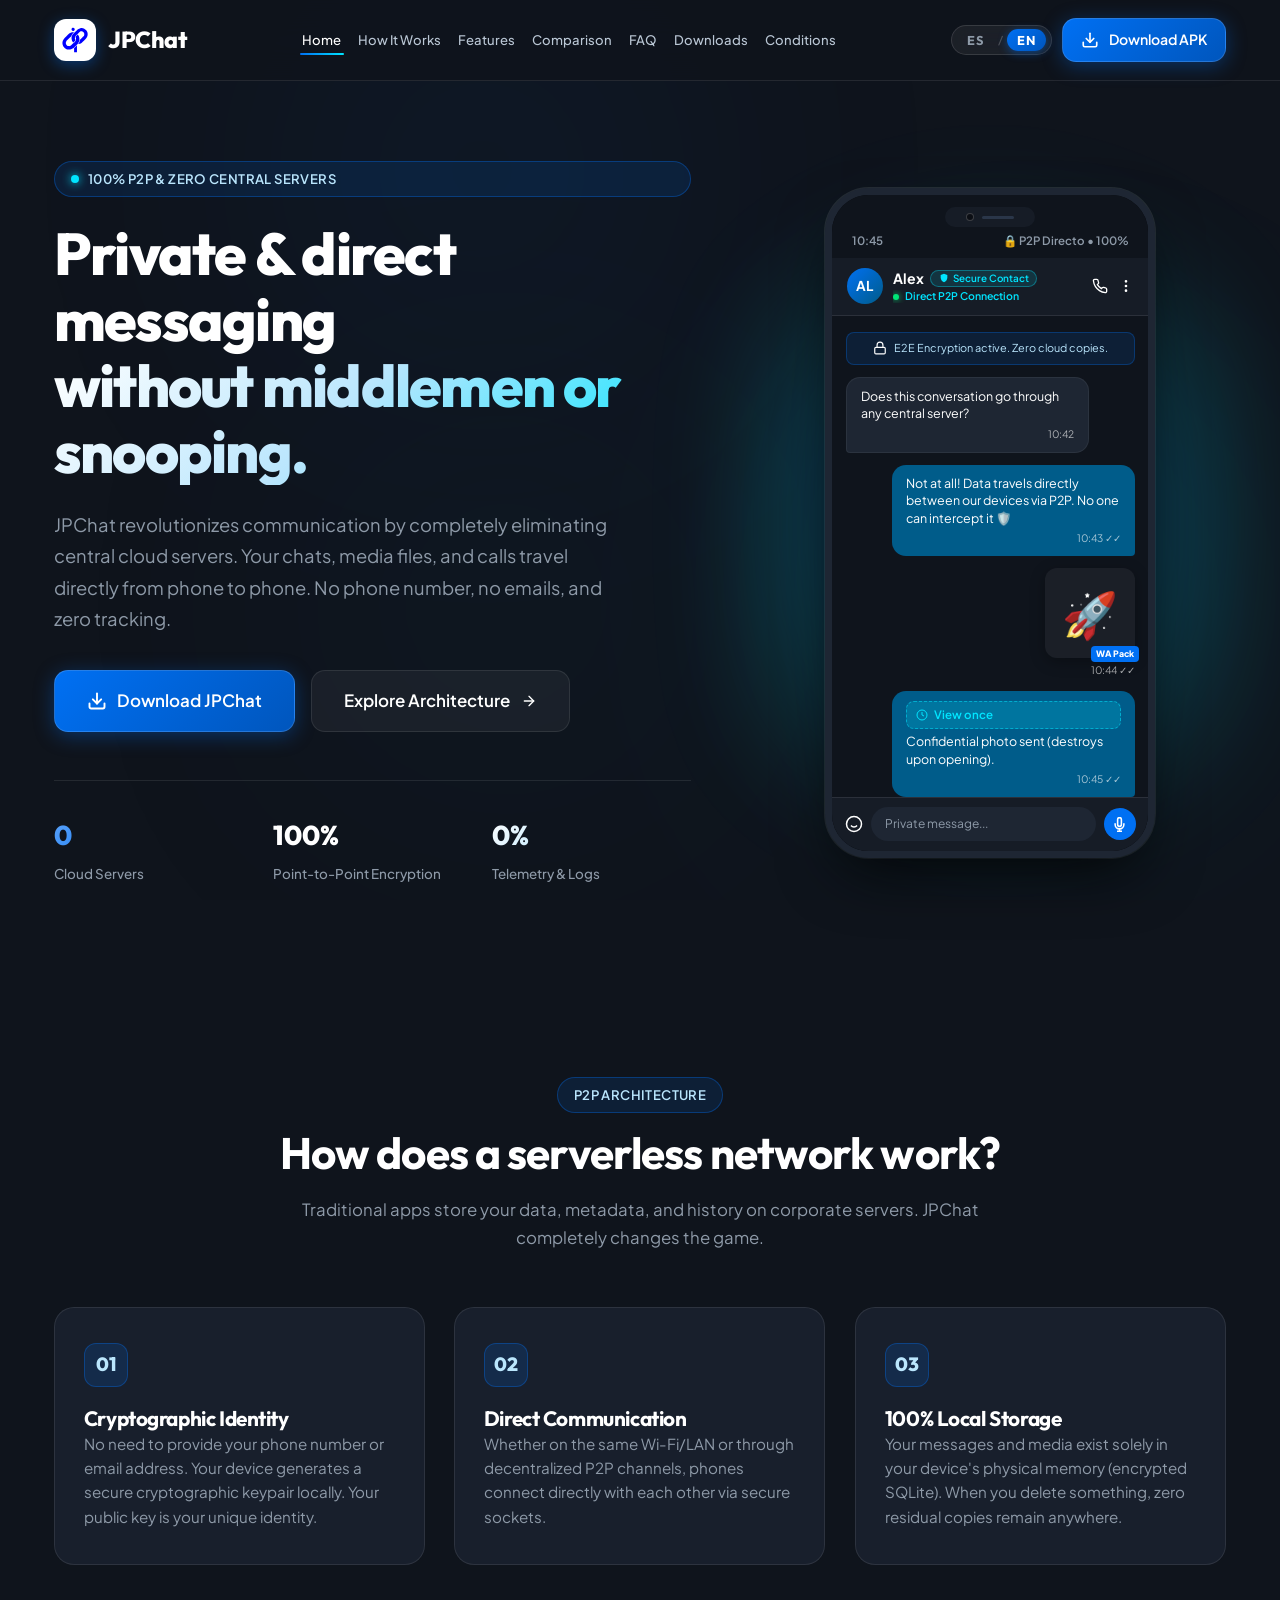
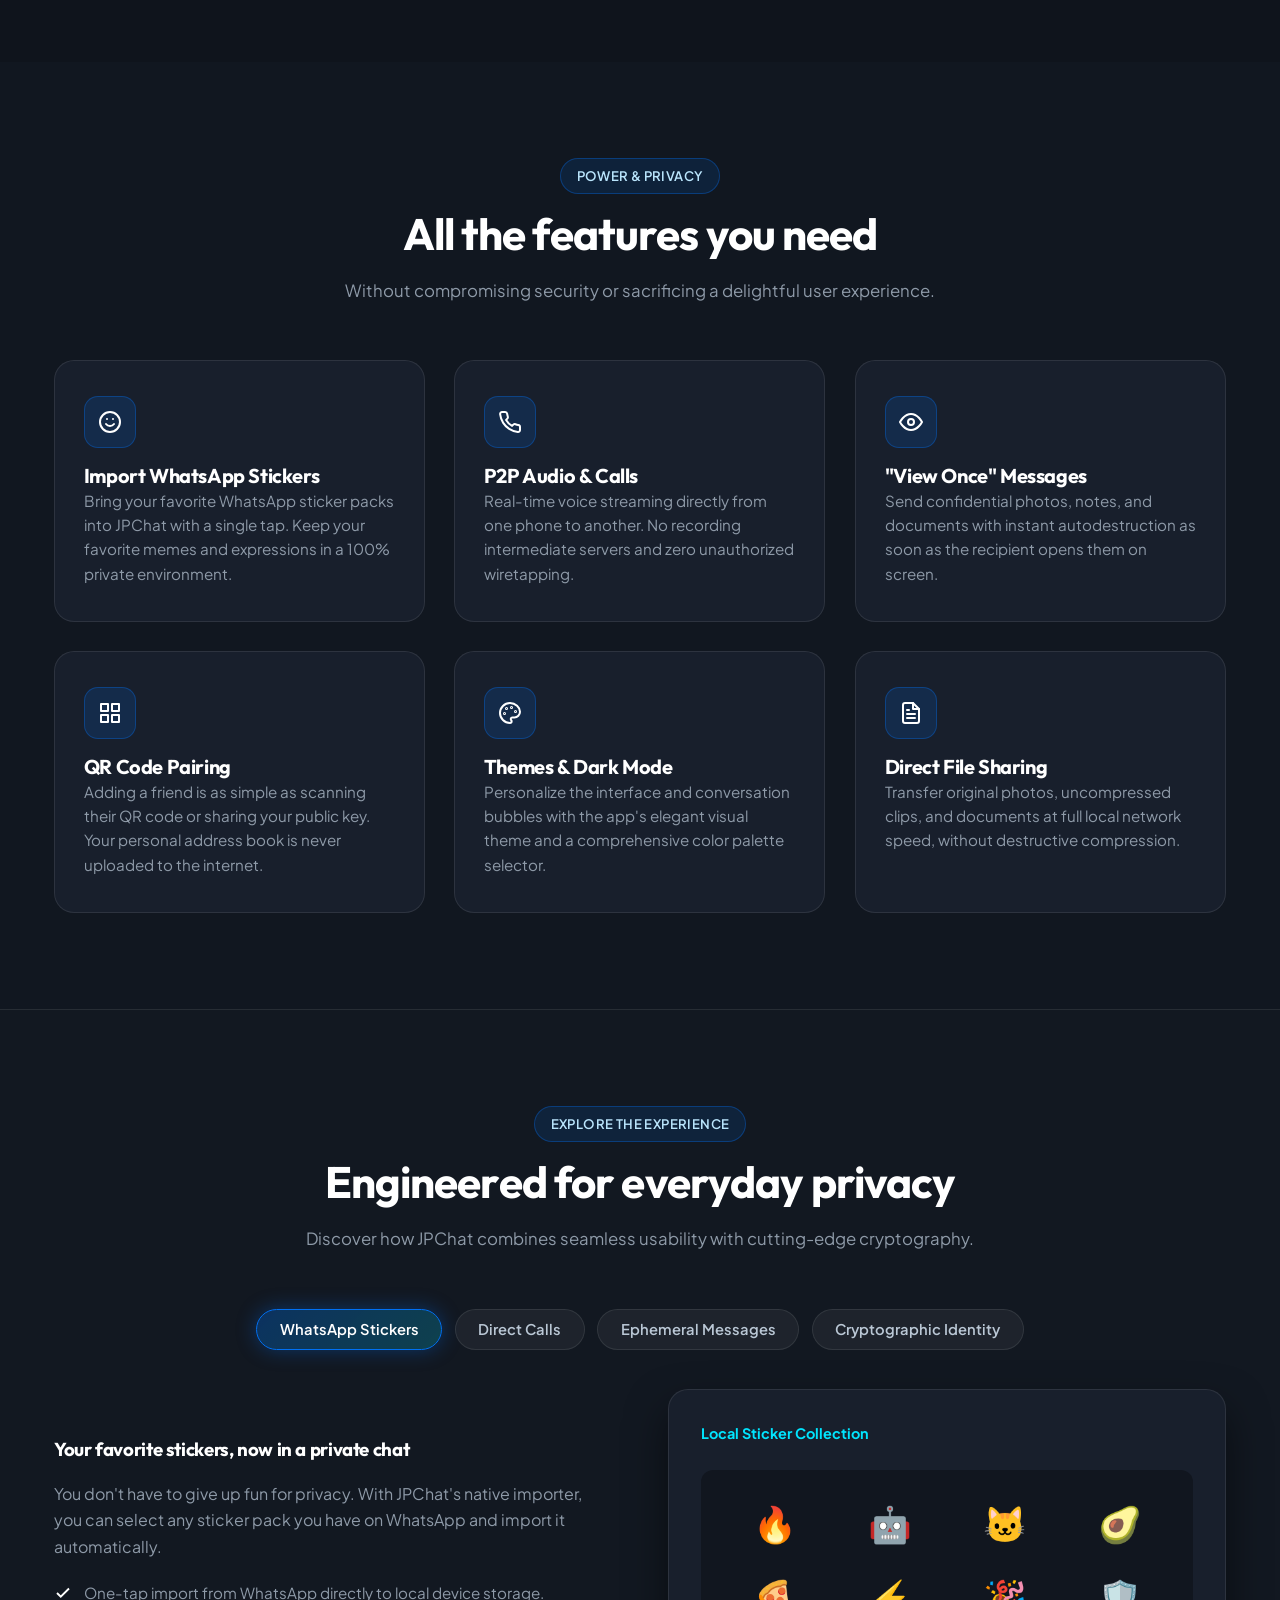
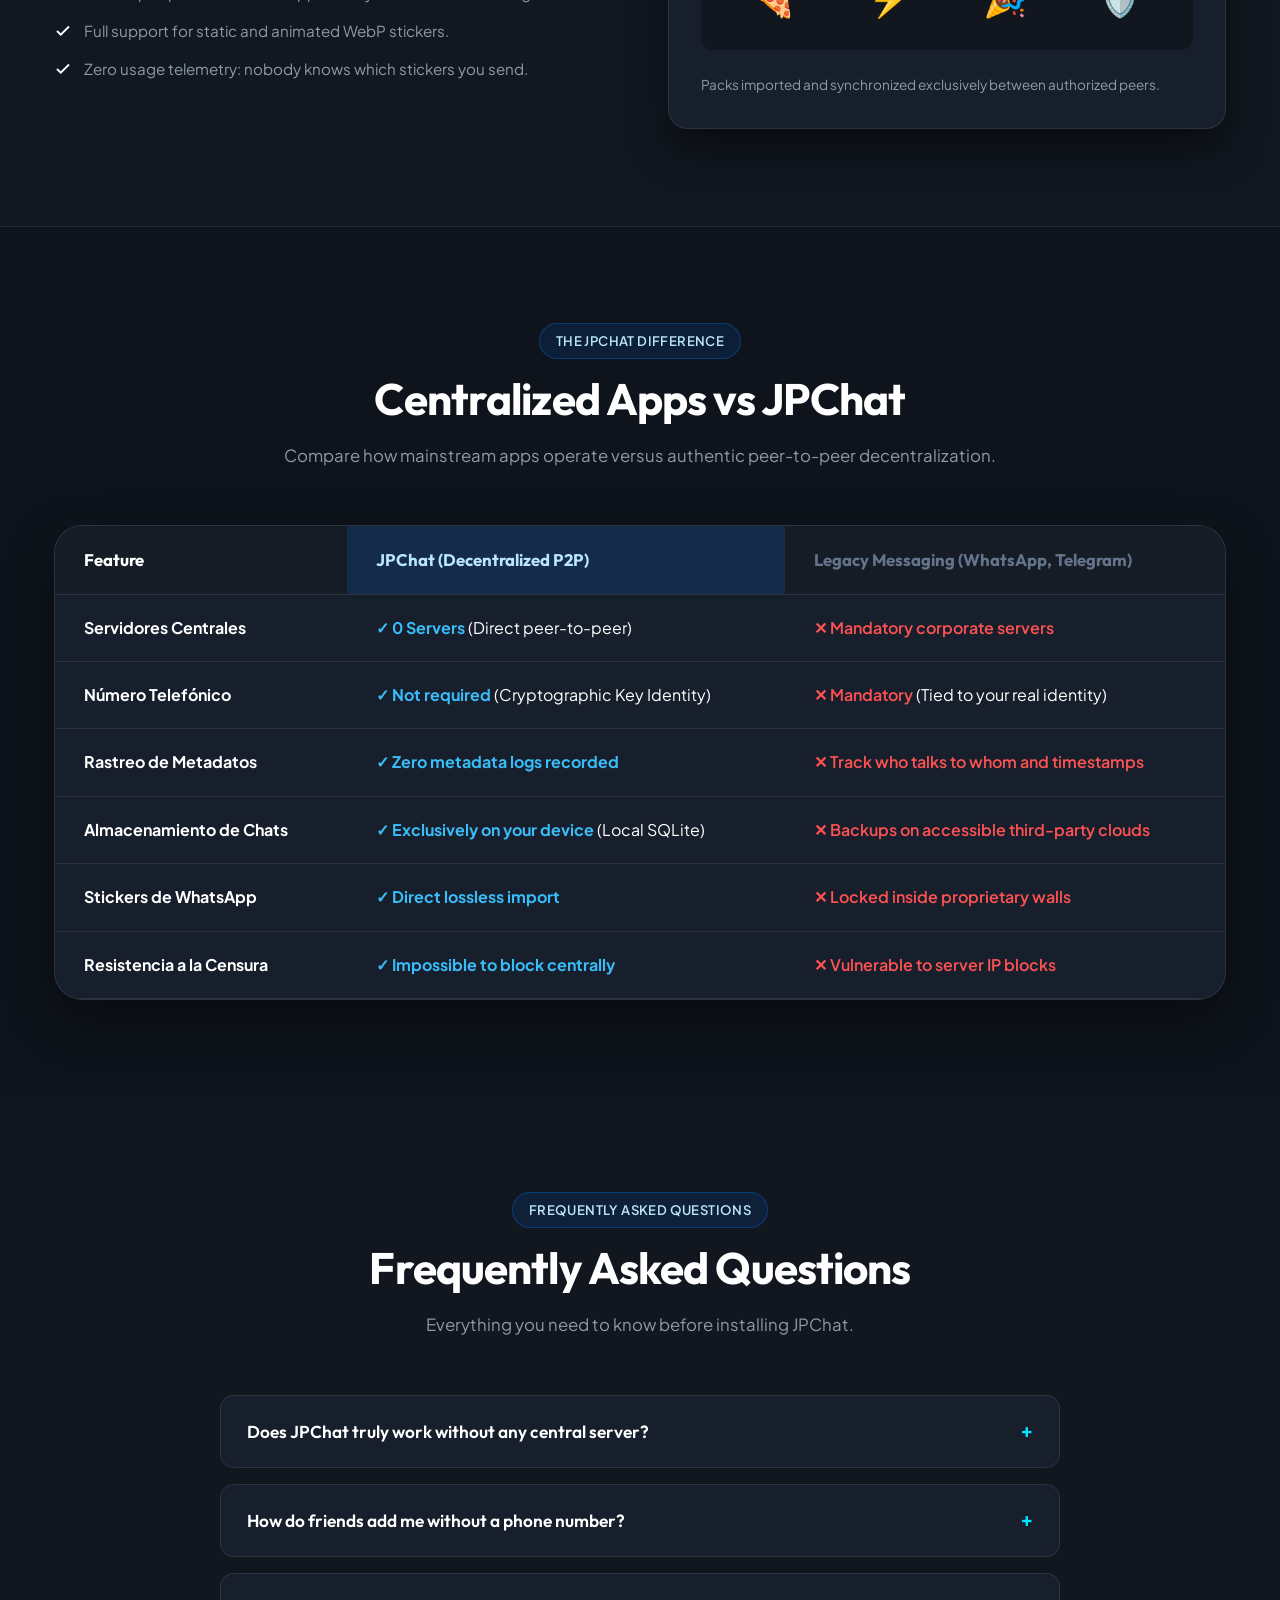
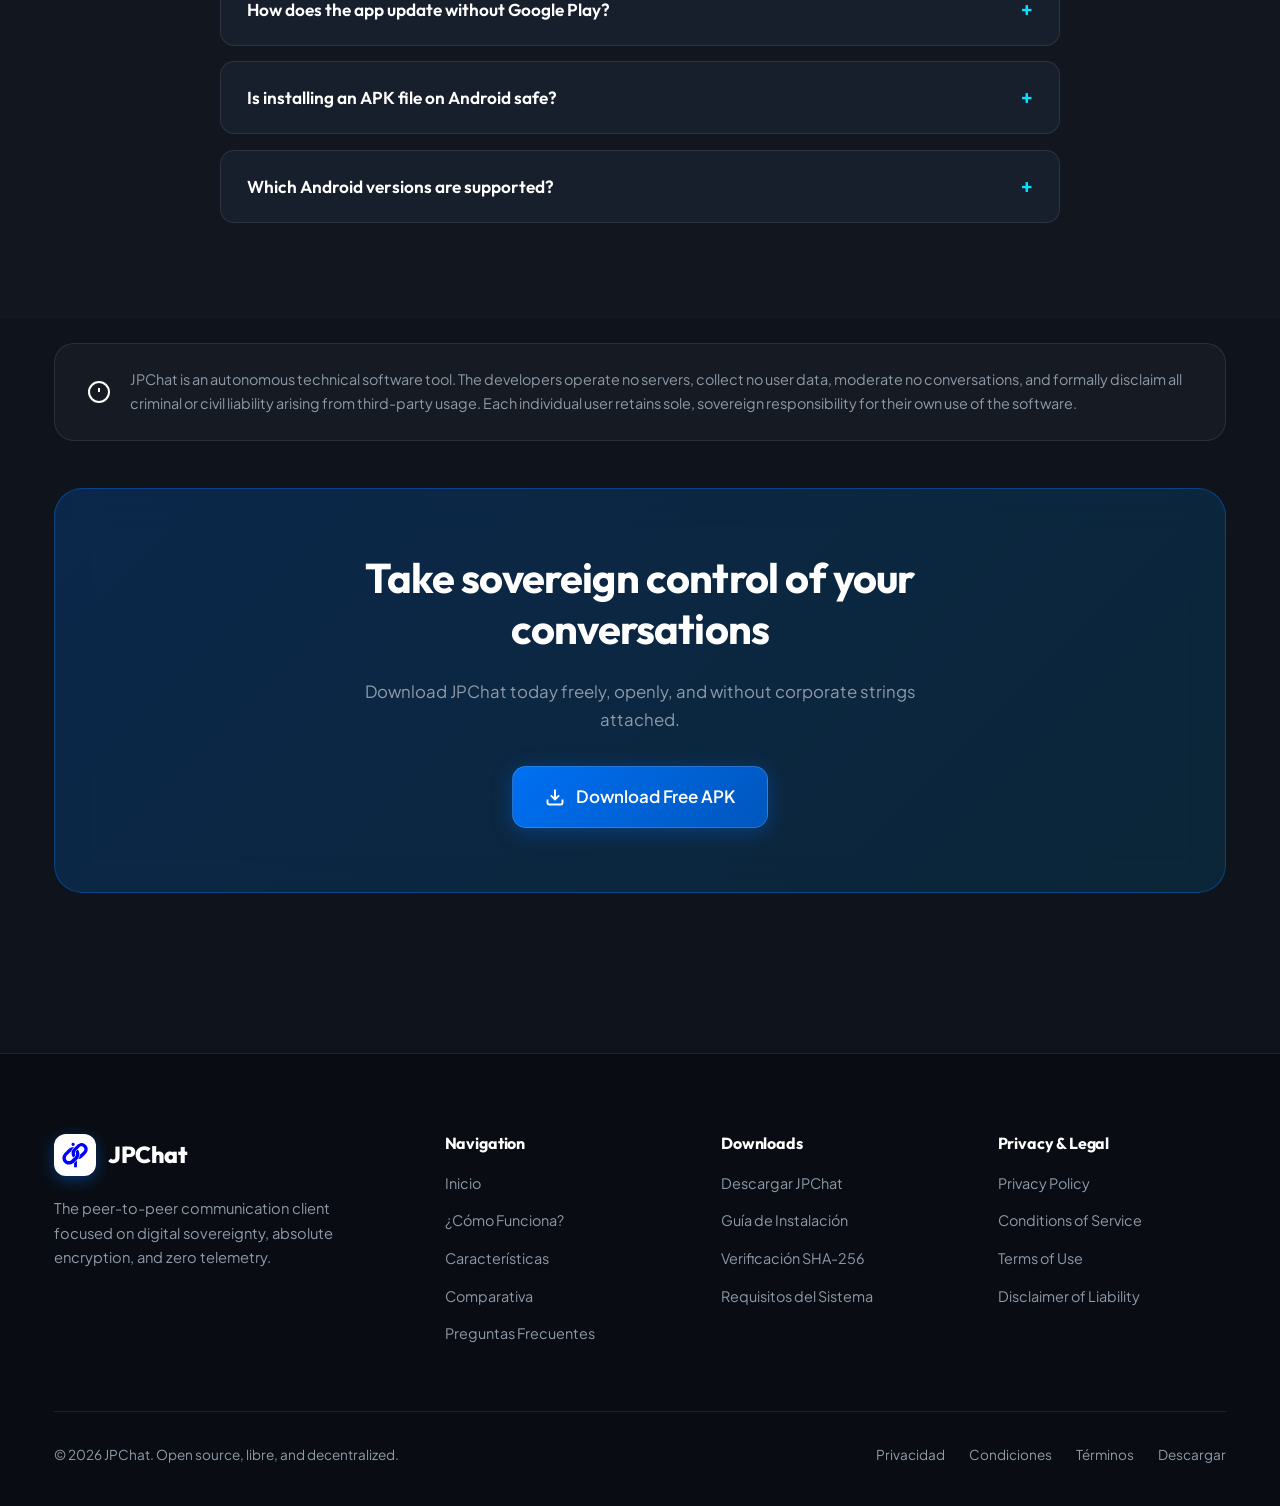
==== commit 7c6b5a60: "Add files via upload" ====
--- a/index.html
+++ b/index.html
@@ -102,7 +102,7 @@
               <polyline points="7 10 12 15 17 10"></polyline>
               <line x1="12" y1="15" x2="12" y2="3"></line>
             </svg>
-            <span data-i18n="hero.btn_download">Obtener JPChat v1.0.0</span>
+            <span data-i18n="hero.btn_download">Descargar JPChat</span>
           </a>
           <a href="#como-funciona" class="btn btn-secondary btn-lg">
             <span data-i18n="hero.btn_architecture">Conoce la Arquitectura</span>
@@ -647,7 +647,7 @@
           </button>
           <div class="faq-answer">
             <p data-i18n="faq.a3">
-              Puedes descargar la última versión directamente desde nuestra sección de descargas en GitHub Pages. Además, JPChat soporta actualizaciones entre pares (P2P): si estás conectado por red local con un amigo que tiene una versión más nueva, ¡puedes actualizar directamente desde su dispositivo!
+              Puedes descargar JPChat directamente desde nuestra sección de descargas en GitHub Pages. Además, JPChat soporta actualizaciones entre pares (P2P): si estás conectado por red local con un amigo que tiene una versión más nueva, ¡puedes actualizar directamente desde su dispositivo!
             </p>
           </div>
         </div>
@@ -744,7 +744,7 @@
         <div class="footer-col">
           <h4 class="footer-col-title" data-i18n="footer.downloads_title">Descargas</h4>
           <ul class="footer-links">
-            <li><a href="descargas.html">Último APK (v1.0.0)</a></li>
+            <li><a href="descargas.html">Descargar JPChat</a></li>
             <li><a href="descargas.html#guia">Guía de Instalación</a></li>
             <li><a href="descargas.html#hash">Verificación SHA-256</a></li>
             <li><a href="descargas.html#requisitos">Requisitos del Sistema</a></li>
--- a/styles.css
+++ b/styles.css
@@ -199,20 +199,23 @@
   box-shadow: 0 10px 30px rgba(0, 0, 0, 0.6);
   border-bottom-color: rgba(255, 255, 255, 0.14);
 }
-
 .nav-container {
   display: flex;
   align-items: center;
   justify-content: space-between;
   height: 80px;
+  gap: clamp(0.75rem, 1.6vw, 2.2rem);
+  width: 100%;
 }
 
 /* Brand Logo with Real SVG Icon and Completely White Name */
 .brand-logo {
   display: flex;
   align-items: center;
-  gap: 0.85rem;
+  gap: 0.75rem;
   text-decoration: none;
+  flex-shrink: 0;
+  white-space: nowrap;
   transition: transform var(--transition-bounce);
 }
 
@@ -221,8 +224,8 @@
 }
 
 .logo-badge {
-  width: 44px;
-  height: 44px;
+  width: 42px;
+  height: 42px;
   border-radius: 12px;
   background: #FFFFFF;
   padding: 3px;
@@ -243,25 +246,38 @@
 .brand-name {
   color: #FFFFFF !important; /* Letra completamente blanca solicitada por el usuario */
   font-family: var(--font-heading);
-  font-size: 1.5rem;
+  font-size: 1.45rem;
   font-weight: 800;
   letter-spacing: -0.02em;
+  white-space: nowrap;
+}
+
+nav {
+  display: flex;
+  align-items: center;
+  justify-content: center;
+  min-width: 0;
+  flex: 1 1 auto;
 }
 
 .nav-menu {
   display: flex;
   align-items: center;
-  gap: 2.2rem;
+  gap: clamp(0.45rem, 0.95vw, 1.5rem);
   list-style: none;
+  margin: 0;
+  padding: 0;
 }
 
 .nav-link {
-  font-size: 0.95rem;
+  font-size: clamp(0.82rem, 0.86vw, 0.94rem);
   font-weight: 500;
   color: #BAC7D5;
   position: relative;
-  padding: 0.4rem 0;
+  padding: 0.4rem 0.15rem;
   transition: color var(--transition-fast);
+  white-space: nowrap;
+  flex-shrink: 0;
 }
 
 .nav-link:hover, .nav-link.active {
@@ -287,7 +303,16 @@
 .nav-actions {
   display: flex;
   align-items: center;
-  gap: 1rem;
+  gap: 0.65rem;
+  flex-shrink: 0;
+  white-space: nowrap;
+}
+
+#headerDownloadBtn {
+  padding: 0.58rem 1.1rem;
+  font-size: 0.88rem;
+  white-space: nowrap;
+  flex-shrink: 0;
 }
 
 /* Bilingual Language Switcher [ ES | EN ] */
@@ -751,6 +776,14 @@
   flex-direction: column;
   gap: 0.75rem;
   overflow-y: auto;
+  scrollbar-width: none;
+  -ms-overflow-style: none;
+}
+
+.phone-chat-body::-webkit-scrollbar {
+  display: none;
+  width: 0;
+  height: 0;
 }
 
 .chat-security-banner {
@@ -1777,48 +1810,14 @@
   }
 }
 
-/* Phones & Small Tablets (<= 768px) */
-@media (max-width: 768px) {
-  /* Global spacing reductions to kill bloated gaps */
-  .section {
-    padding: 3rem 0;
-  }
-  .section-header {
-    margin-bottom: 2rem;
-    max-width: 100%;
-  }
-  .section-title {
-    font-size: clamp(1.75rem, 5.5vw, 2.25rem);
-    margin-bottom: 0.75rem;
-  }
-  .section-subtitle {
-    font-size: 0.95rem;
-    line-height: 1.58;
-  }
-  .container {
-    padding: 0 1.25rem;
-  }
-
-  /* Header & Navigation */
-  .header {
-    height: 70px;
-  }
-  .nav-container {
-    height: 70px;
-  }
-  .brand-name {
-    font-size: 1.32rem;
-  }
-  .logo-badge {
-    width: 38px;
-    height: 38px;
-  }
+/* Navigation Drawer Collapse (<= 960px) */
+@media (max-width: 960px) {
   .nav-menu {
     position: fixed;
-    top: 70px;
+    top: 80px;
     left: 0;
     right: 0;
-    max-height: calc(100vh - 70px);
+    max-height: calc(100vh - 80px);
     overflow-y: auto;
     background: rgba(15, 20, 28, 0.98);
     backdrop-filter: blur(24px);
@@ -1841,6 +1840,7 @@
     border-radius: var(--radius-sm);
     width: 100%;
     display: block;
+    white-space: normal;
   }
   .nav-link:hover, .nav-link.active {
     background: rgba(255, 255, 255, 0.05);
@@ -1857,6 +1857,7 @@
     height: 42px;
     border-radius: 8px;
     background: rgba(255, 255, 255, 0.04);
+    cursor: pointer;
   }
   .mobile-lang-item {
     display: flex;
@@ -1864,6 +1865,48 @@
     padding: 0.75rem 0 0.25rem;
     margin-top: 0.5rem;
     border-top: 1px solid var(--border-subtle);
+  }
+}
+
+/* Phones & Small Tablets (<= 768px) */
+@media (max-width: 768px) {
+  /* Global spacing reductions to kill bloated gaps */
+  .section {
+    padding: 3rem 0;
+  }
+  .section-header {
+    margin-bottom: 2rem;
+    max-width: 100%;
+  }
+  .section-title {
+    font-size: clamp(1.75rem, 5.5vw, 2.25rem);
+    margin-bottom: 0.75rem;
+  }
+  .section-subtitle {
+    font-size: 0.95rem;
+    line-height: 1.58;
+  }
+  .container {
+    padding: 0 1.25rem;
+  }
+
+  /* Header & Navigation */
+  .header {
+    height: 70px;
+  }
+  .nav-container {
+    height: 70px;
+  }
+  .brand-name {
+    font-size: 1.32rem;
+  }
+  .logo-badge {
+    width: 38px;
+    height: 38px;
+  }
+  .nav-menu {
+    top: 70px;
+    max-height: calc(100vh - 70px);
   }
   .nav-actions .btn {
     display: none;
@@ -1949,6 +1992,8 @@
   .phone-chat-body {
     padding: 0.75rem 0.65rem;
     gap: 0.6rem;
+    scrollbar-width: none;
+    -ms-overflow-style: none;
   }
   .chat-bubble {
     font-size: 0.74rem;
